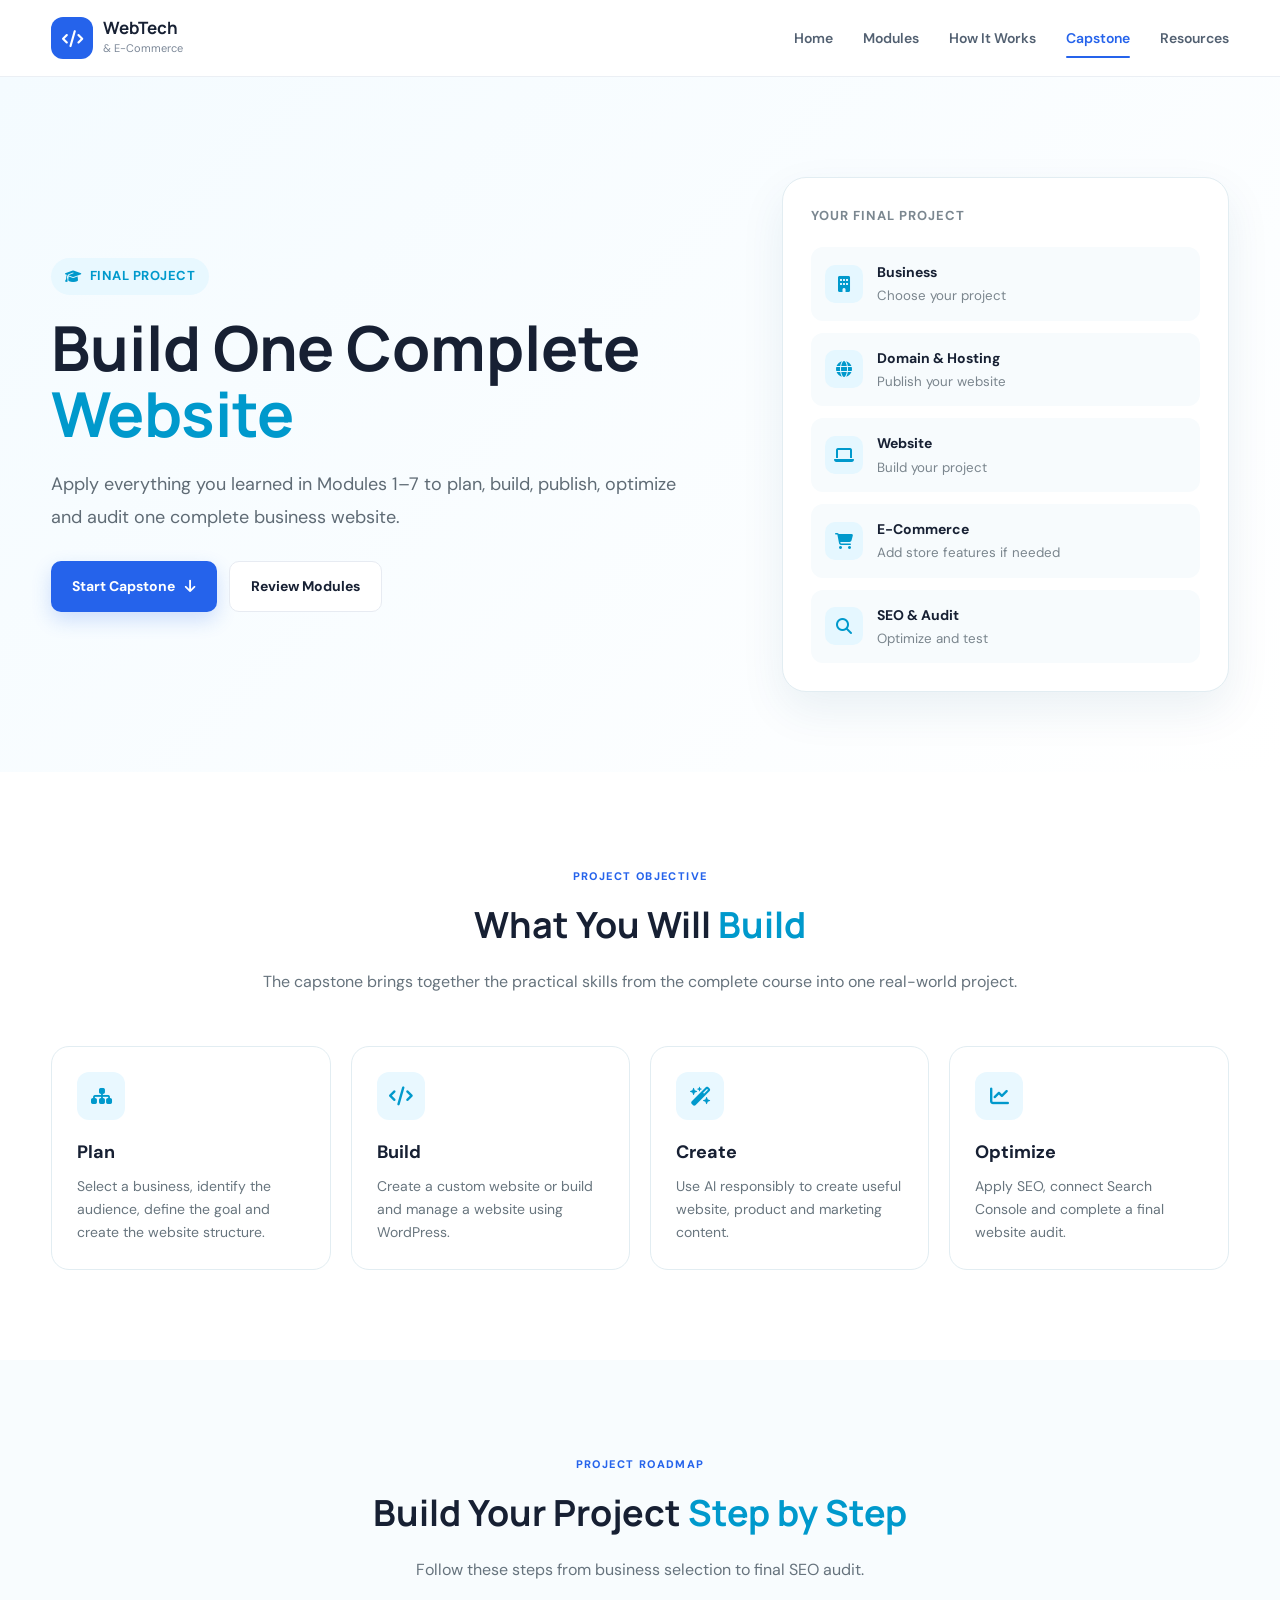
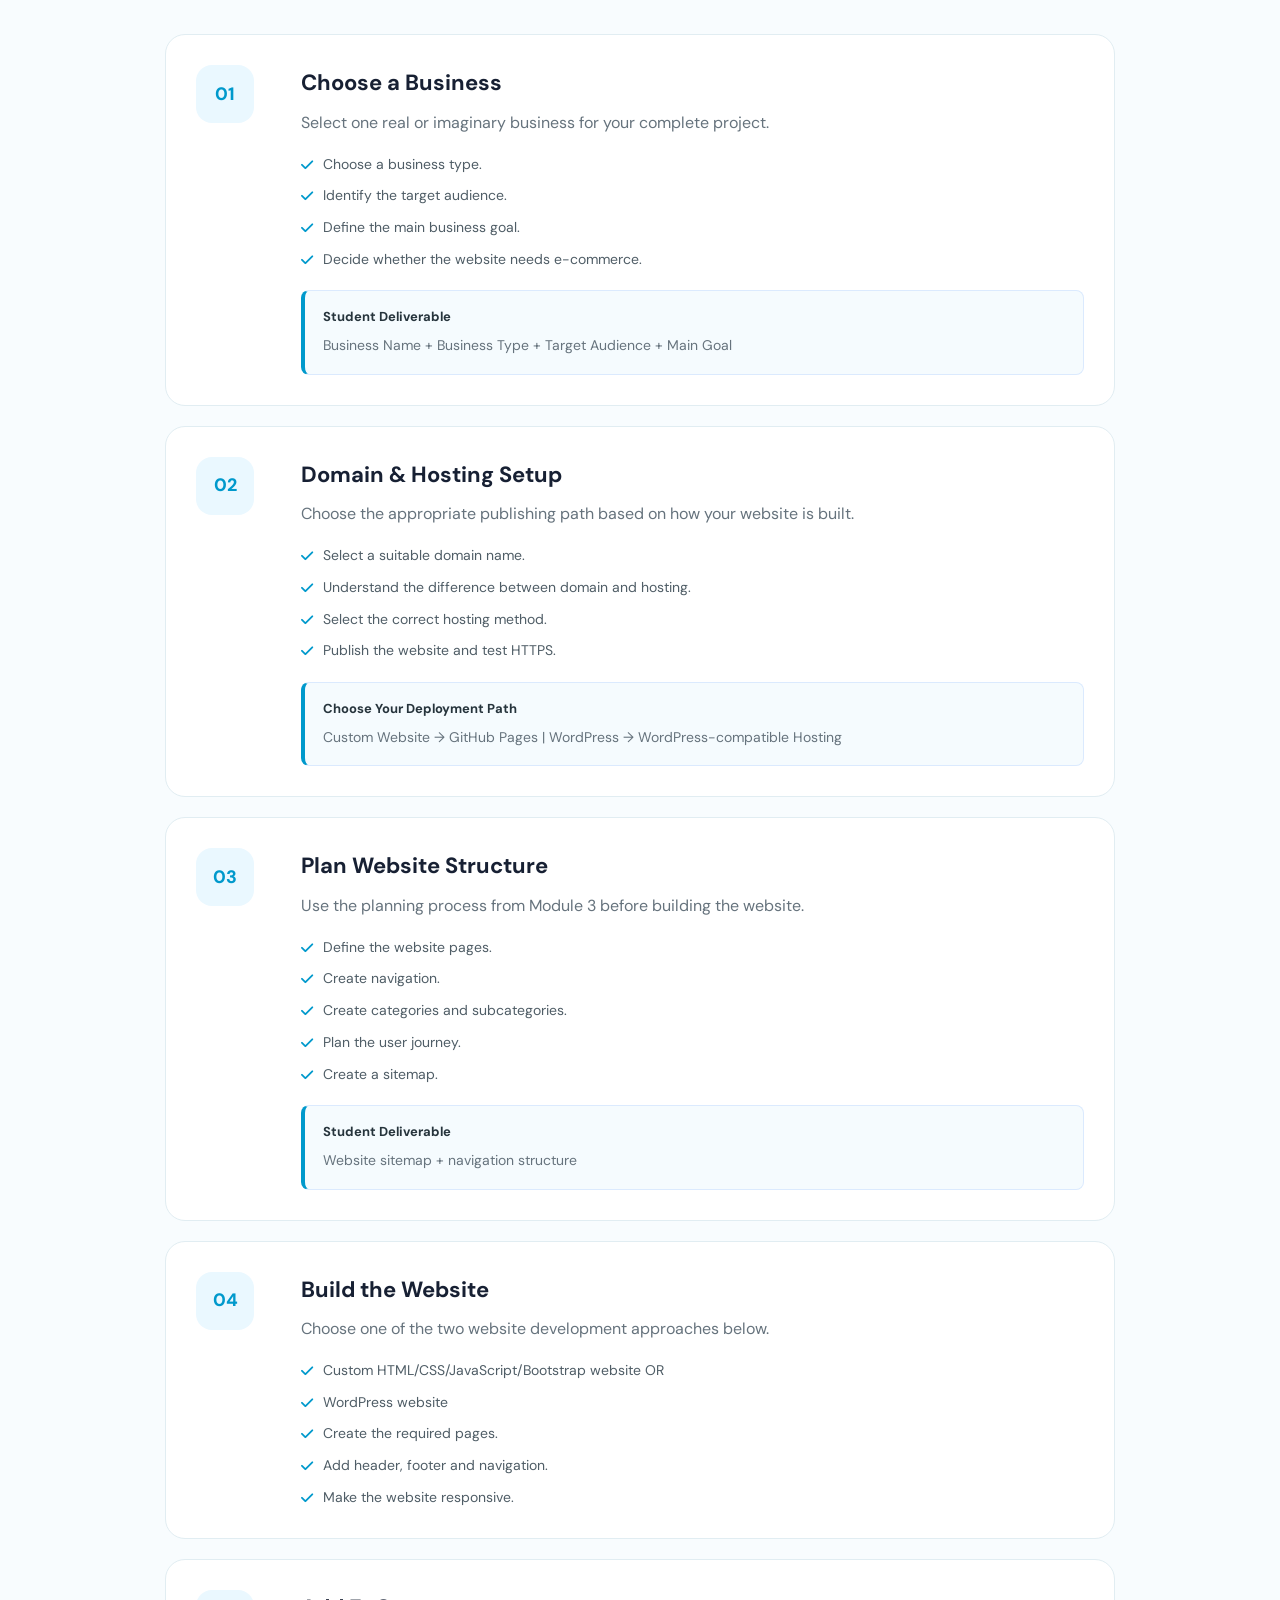
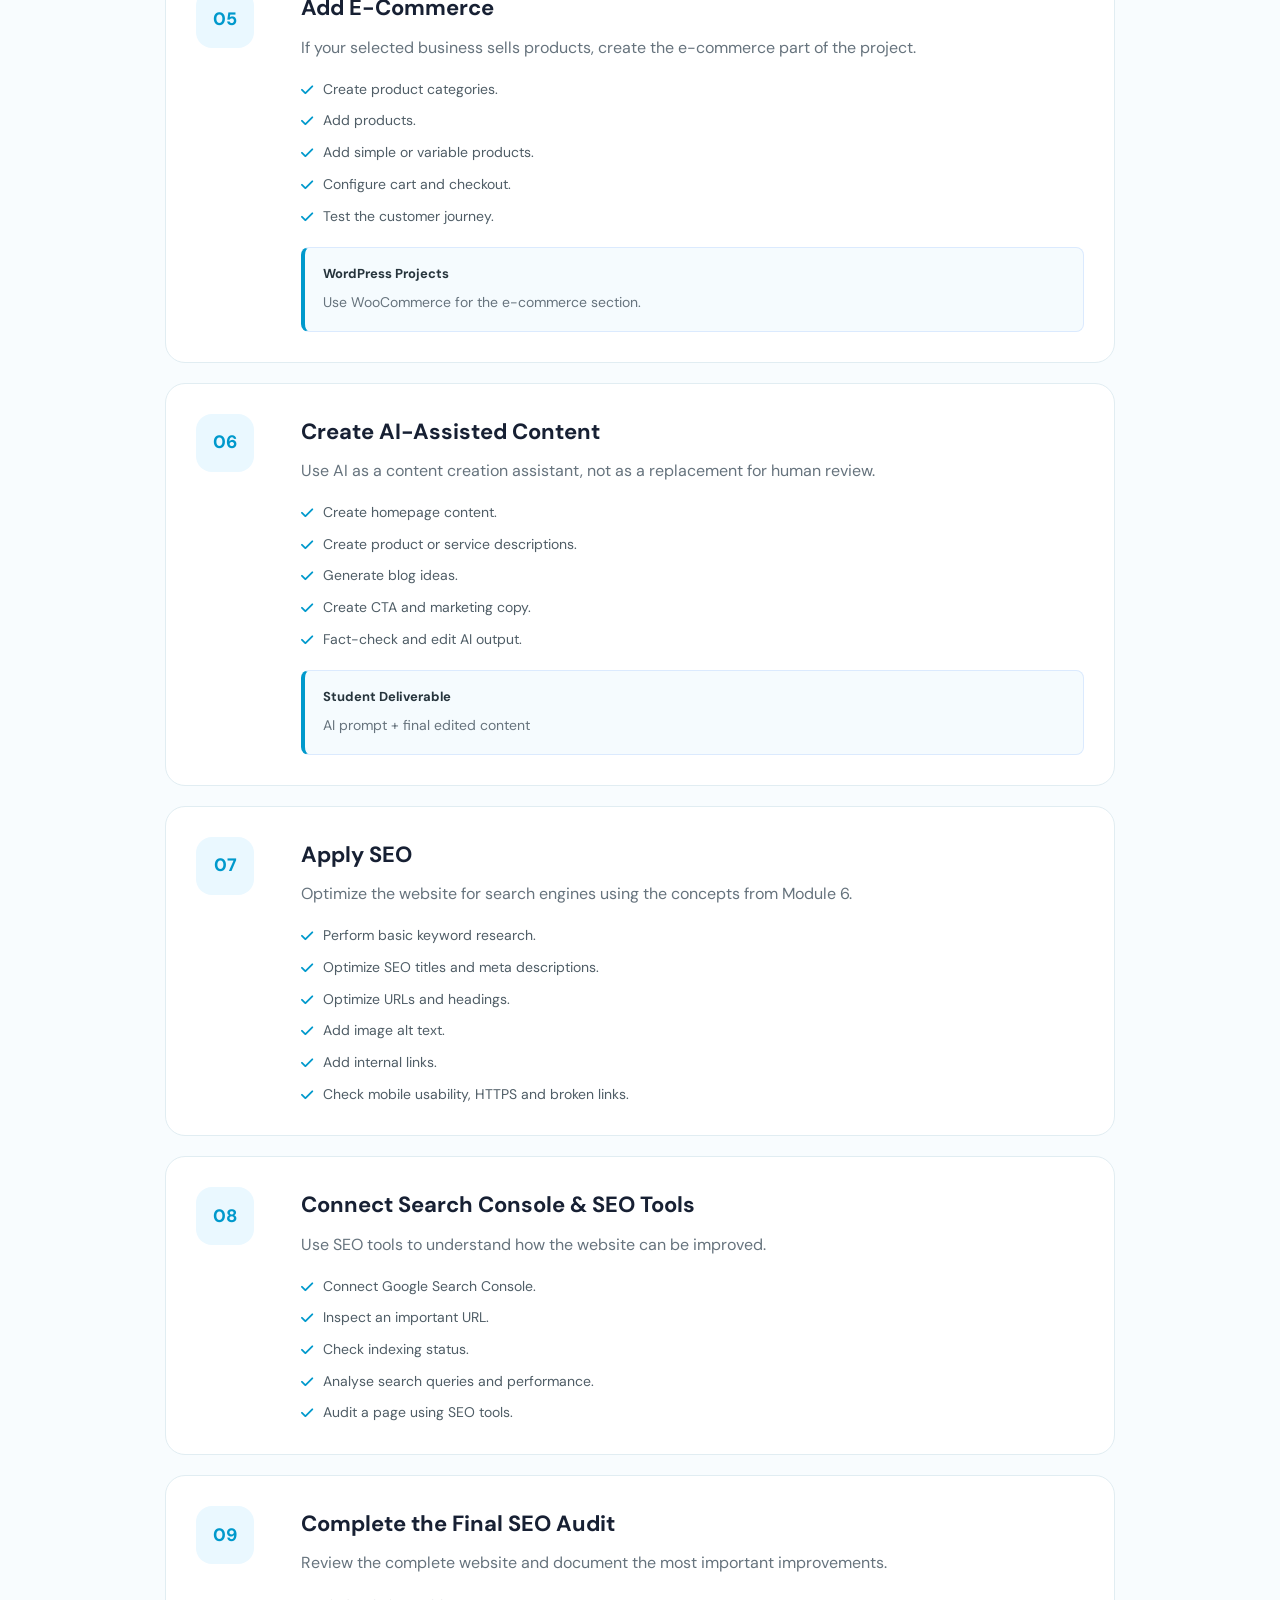
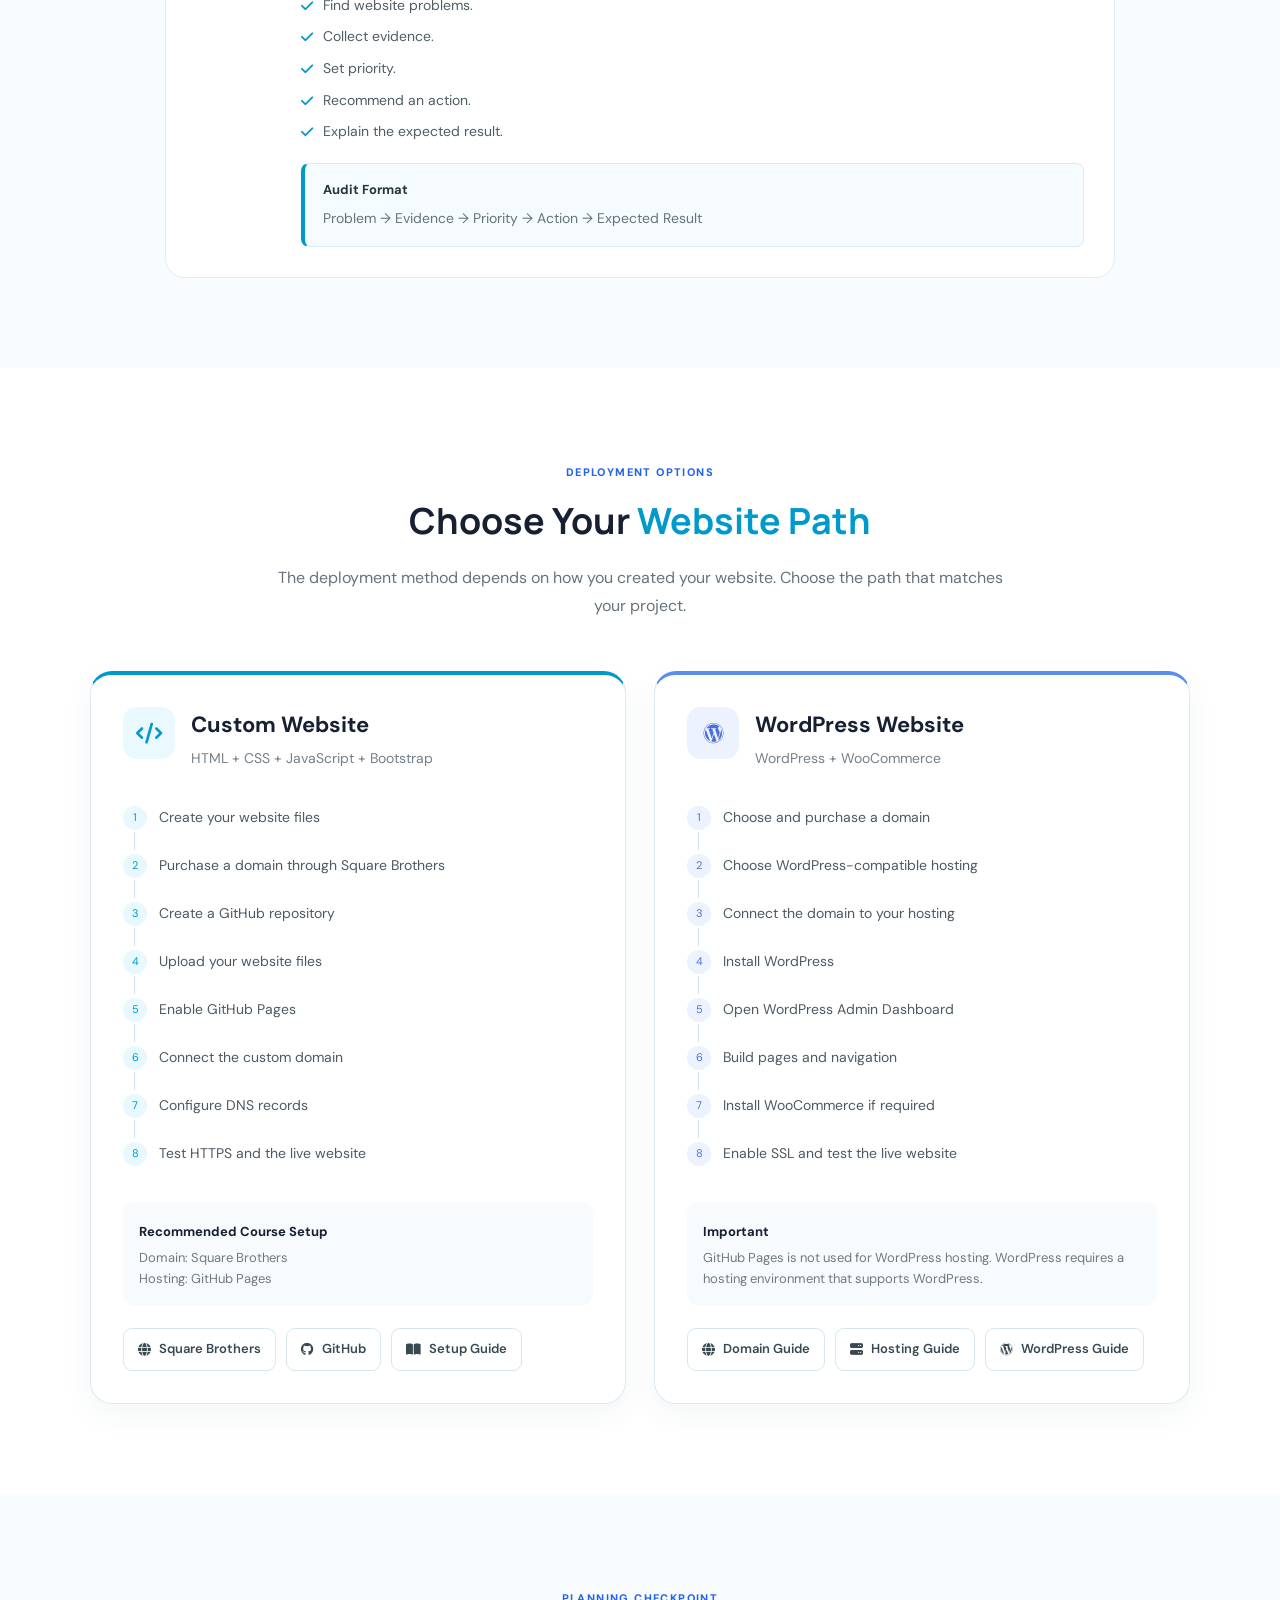
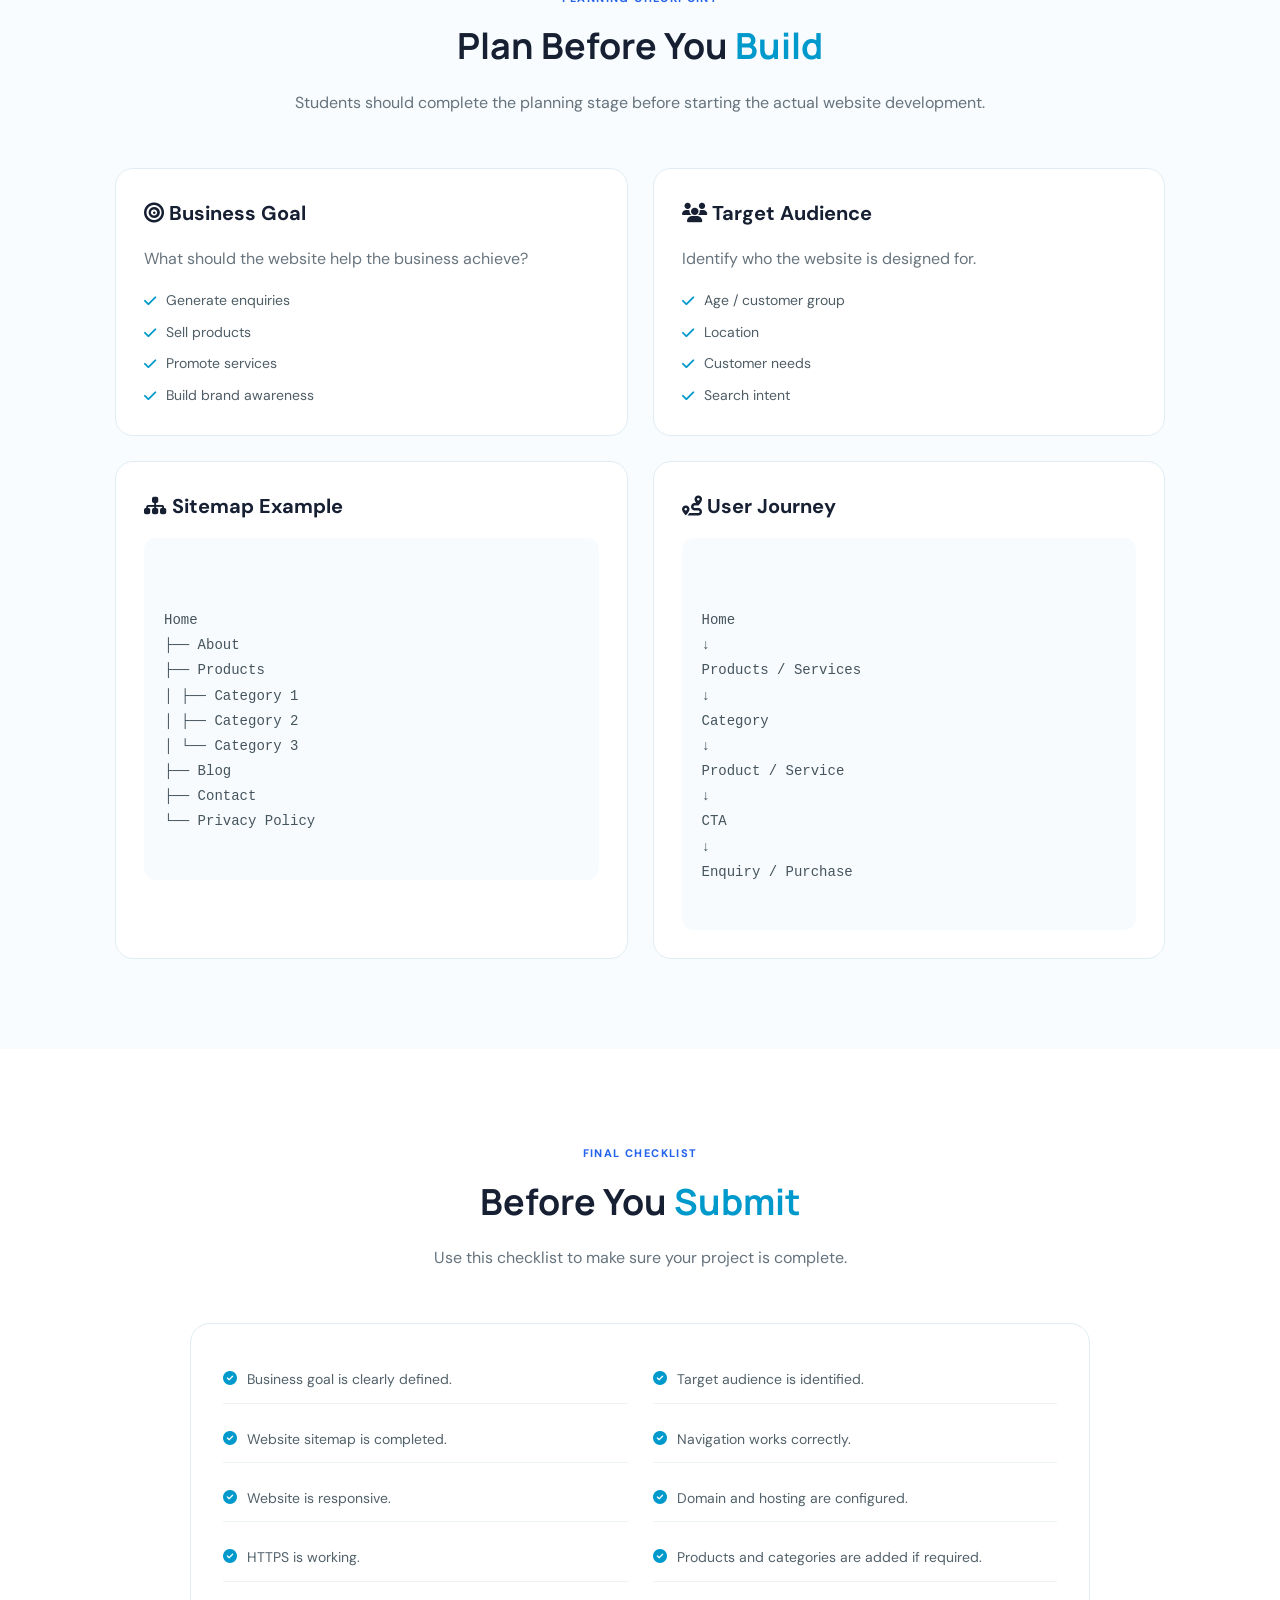
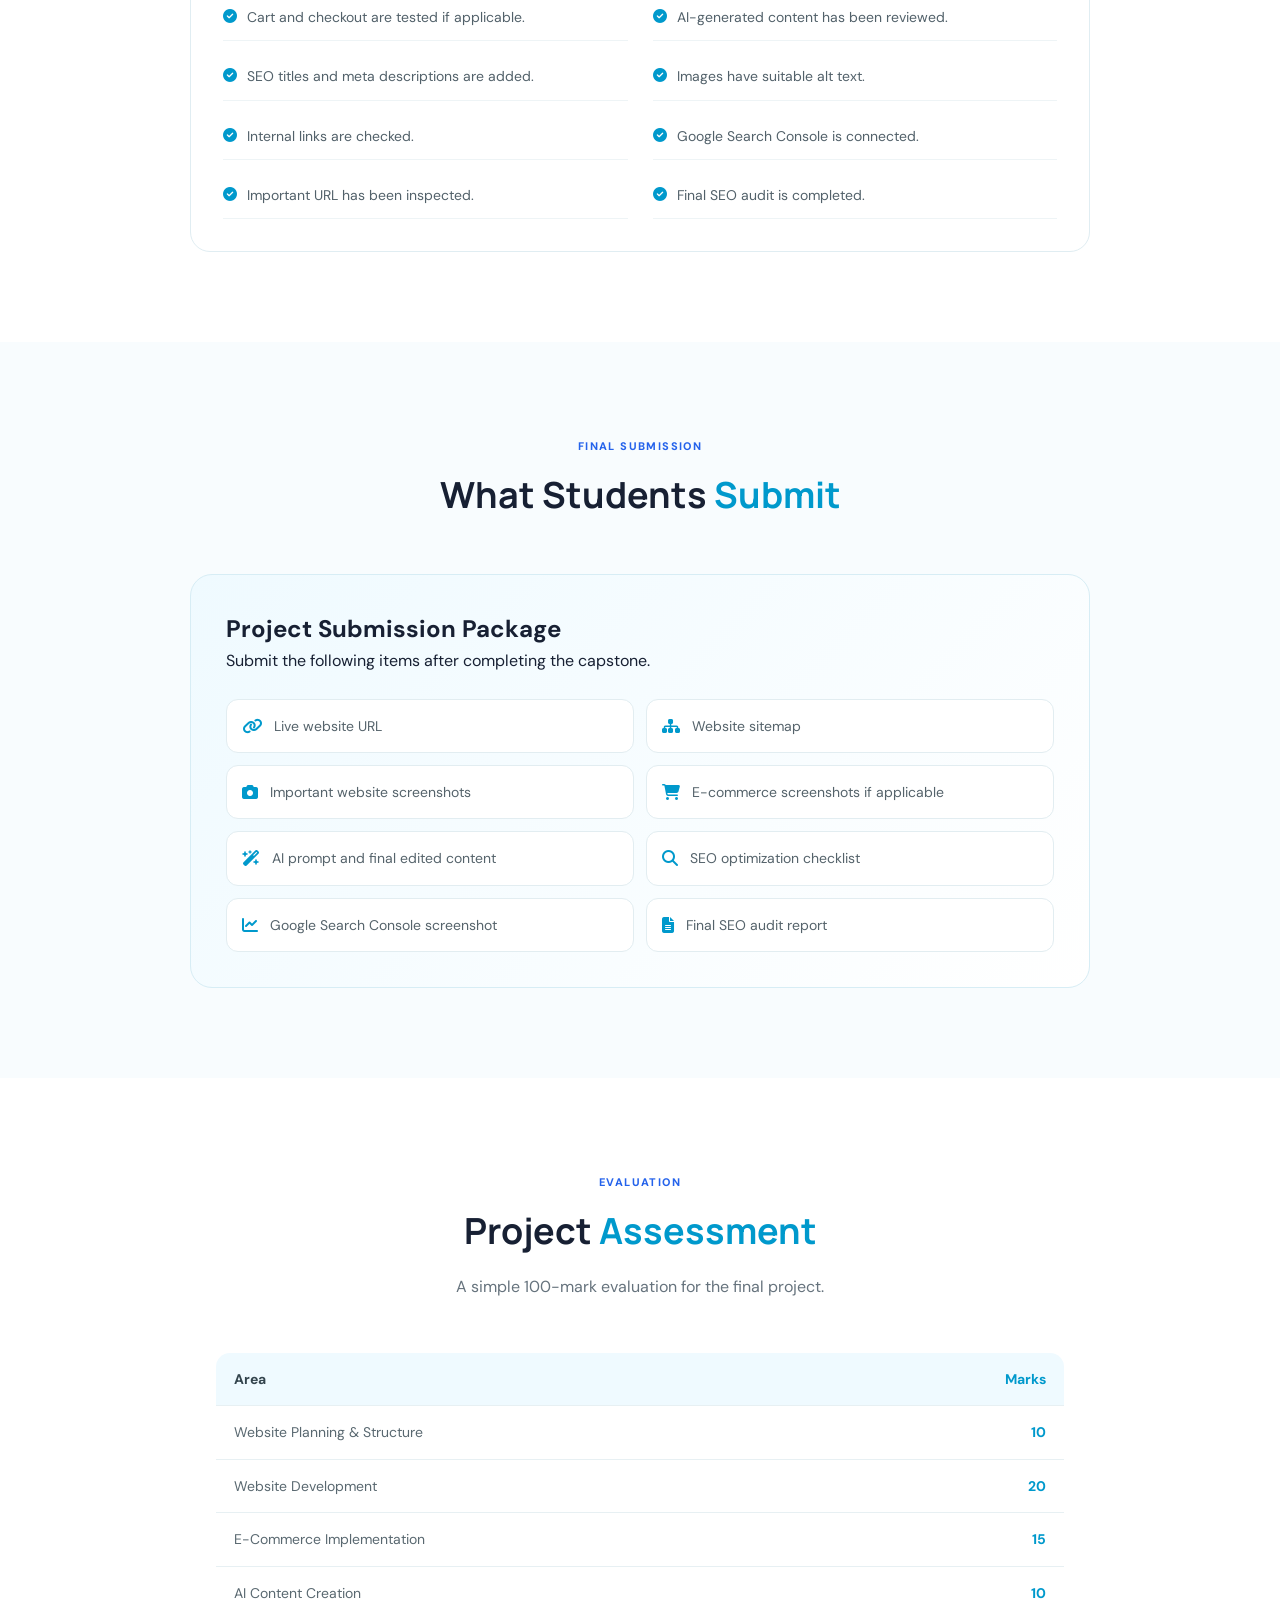
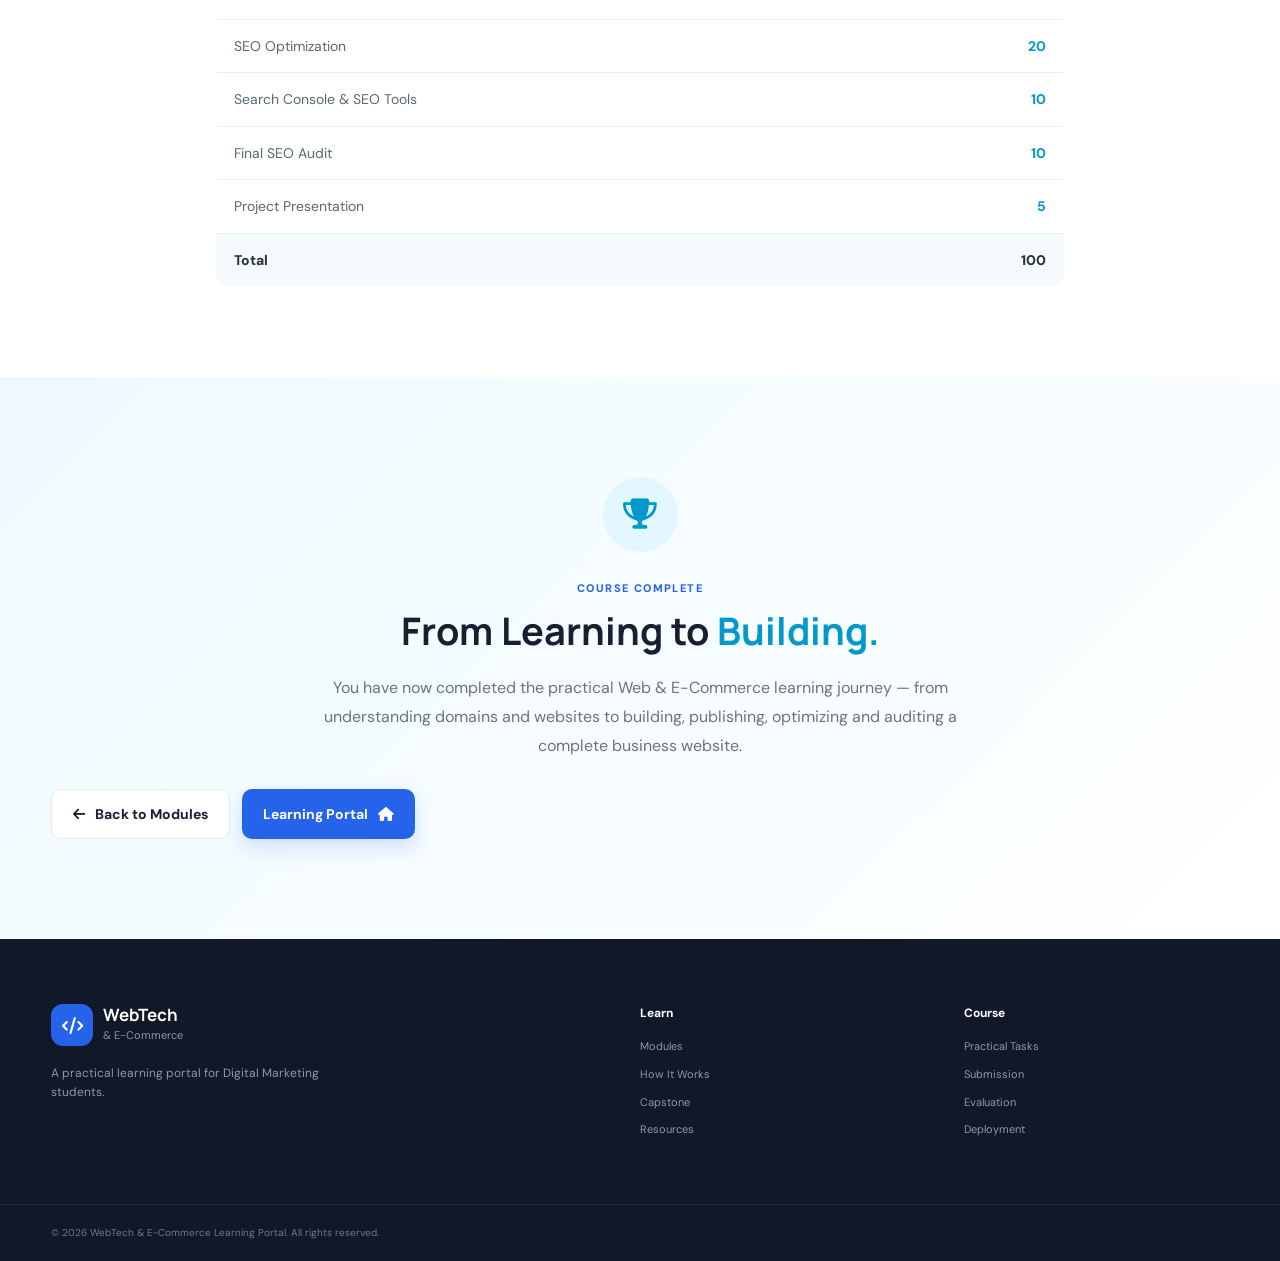
==== capstone.html @ def5c37f "Create capstone.html" ====
<!DOCTYPE html>
<html lang="en">

<head>
    <meta charset="UTF-8">
    <meta name="viewport" content="width=device-width, initial-scale=1.0">

    <title>Capstone Project | WebTech & E-Commerce Learning Portal</title>

    <meta name="description"
        content="Complete capstone project for Digital Marketing students covering website planning, domain, hosting, WordPress, e-commerce, AI content, SEO and website audit.">

    <meta name="keywords"
        content="digital marketing capstone, website project, WordPress project, GitHub Pages, domain hosting, WooCommerce, SEO project">

    <meta name="author" content="Digital Marketing Training">

    <link rel="stylesheet" href="mystyle.css">

    <!-- Google Font -->
    <link rel="preconnect" href="https://fonts.googleapis.com">
    <link rel="preconnect" href="https://fonts.gstatic.com" crossorigin>

    <link
        href="https://fonts.googleapis.com/css2?family=DM+Sans:wght@400;500;600;700&family=Manrope:wght@600;700;800&display=swap"
        rel="stylesheet">

    <!-- Icons -->
    <link rel="stylesheet"
        href="https://cdnjs.cloudflare.com/ajax/libs/font-awesome/6.5.2/css/all.min.css">

    <style>
        /* ==========================================
           CAPSTONE PAGE
        ========================================== */

        .capstone-hero {
            padding: 100px 0 80px;
            background: linear-gradient(135deg, #f4fbff, #ffffff);
        }

        .capstone-hero-grid {
            display: grid;
            grid-template-columns: 1.2fr 0.8fr;
            gap: 60px;
            align-items: center;
        }

        .capstone-label {
            display: inline-flex;
            align-items: center;
            gap: 8px;
            padding: 8px 14px;
            border-radius: 50px;
            background: #e8f8ff;
            color: #0099cc;
            font-size: 13px;
            font-weight: 700;
            letter-spacing: 0.5px;
            margin-bottom: 20px;
        }

        .capstone-hero h1 {
            font-family: "Manrope", sans-serif;
            font-size: clamp(38px, 5vw, 62px);
            line-height: 1.08;
            margin: 0 0 20px;
        }

        .capstone-hero h1 span {
            color: #0099cc;
        }

        .capstone-hero-description {
            max-width: 650px;
            font-size: 18px;
            line-height: 1.8;
            color: #5f6b75;
            margin-bottom: 28px;
        }

        .capstone-buttons {
            display: flex;
            flex-wrap: wrap;
            gap: 12px;
        }

        .capstone-visual {
            background: #ffffff;
            border: 1px solid #e2edf2;
            border-radius: 24px;
            padding: 28px;
            box-shadow: 0 18px 45px rgba(0, 80, 110, 0.08);
        }

        .visual-title {
            font-size: 13px;
            font-weight: 700;
            color: #7b8790;
            letter-spacing: 1px;
            margin-bottom: 20px;
        }

        .project-flow {
            display: flex;
            flex-direction: column;
            gap: 12px;
        }

        .project-flow-item {
            display: flex;
            align-items: center;
            gap: 14px;
            padding: 14px;
            border-radius: 12px;
            background: #f7fbfd;
        }

        .project-flow-item i {
            width: 38px;
            height: 38px;
            border-radius: 10px;
            display: grid;
            place-items: center;
            background: #e5f7ff;
            color: #0099cc;
        }

        .project-flow-item strong {
            display: block;
            font-size: 14px;
        }

        .project-flow-item small {
            display: block;
            color: #7a858d;
            margin-top: 2px;
        }

        /* ==========================================
           GENERAL SECTION
        ========================================== */

        .capstone-content-section {
            padding: 90px 0;
        }

        .capstone-content-section.light {
            background: #f8fcfe;
        }

        .section-intro {
            max-width: 760px;
            margin: 0 auto 50px;
            text-align: center;
        }

        .section-intro .section-label {
            display: inline-block;
            margin-bottom: 10px;
        }

        .section-intro h2 {
            font-family: "Manrope", sans-serif;
            font-size: 36px;
            margin: 0 0 14px;
        }

        .section-intro h2 span {
            color: #0099cc;
        }

        .section-intro p {
            color: #66737d;
            line-height: 1.8;
        }

        /* ==========================================
           OBJECTIVE CARDS
        ========================================== */

        .objective-grid {
            display: grid;
            grid-template-columns: repeat(4, 1fr);
            gap: 20px;
        }

        .objective-card {
            padding: 25px;
            background: #ffffff;
            border: 1px solid #e2edf2;
            border-radius: 18px;
        }

        .objective-icon {
            width: 48px;
            height: 48px;
            display: grid;
            place-items: center;
            border-radius: 12px;
            background: #e9f8ff;
            color: #0099cc;
            margin-bottom: 18px;
            font-size: 19px;
        }

        .objective-card h3 {
            font-size: 18px;
            margin: 0 0 8px;
        }

        .objective-card p {
            color: #68757e;
            line-height: 1.65;
            font-size: 14px;
            margin: 0;
        }

        /* ==========================================
           PROJECT STEPS
        ========================================== */

        .steps-container {
            max-width: 950px;
            margin: auto;
        }

        .project-step {
            position: relative;
            display: grid;
            grid-template-columns: 80px 1fr;
            gap: 25px;
            padding: 30px;
            margin-bottom: 20px;
            background: #ffffff;
            border: 1px solid #e1edf2;
            border-radius: 20px;
        }

        .project-step:last-child {
            margin-bottom: 0;
        }

        .step-number {
            width: 58px;
            height: 58px;
            display: grid;
            place-items: center;
            border-radius: 16px;
            background: #eaf8ff;
            color: #0099cc;
            font-weight: 800;
            font-size: 18px;
        }

        .project-step h3 {
            margin: 0 0 8px;
            font-size: 22px;
        }

        .project-step>div:last-child>p {
            color: #66737d;
            line-height: 1.7;
            margin-top: 0;
        }

        .task-list {
            list-style: none;
            padding: 0;
            margin: 18px 0 0;
            display: grid;
            gap: 10px;
        }

        .task-list li {
            display: flex;
            align-items: flex-start;
            gap: 10px;
            color: #4f5d66;
            line-height: 1.55;
            font-size: 14px;
        }

        .task-list li i {
            color: #0099cc;
            margin-top: 4px;
        }

        .deliverable-box {
            margin-top: 20px;
            padding: 16px 18px;
            background: #f5fbfe;
            border-left: 4px solid #0099cc;
            border-radius: 8px;
        }

        .deliverable-box strong {
            display: block;
            font-size: 13px;
            margin-bottom: 4px;
            color: #26343c;
        }

        .deliverable-box span {
            font-size: 14px;
            color: #66737d;
        }

        /* ==========================================
           TWO PATHS
        ========================================== */

        .paths-grid {
            display: grid;
            grid-template-columns: repeat(2, 1fr);
            gap: 28px;
            max-width: 1100px;
            margin: auto;
        }

        .path-card {
            background: #ffffff;
            border: 1px solid #dcebf1;
            border-radius: 22px;
            padding: 32px;
            box-shadow: 0 10px 30px rgba(0, 70, 100, 0.05);
        }

        .path-card.wordpress {
            border-top: 4px solid #5b8def;
        }

        .path-card.custom {
            border-top: 4px solid #0099cc;
        }

        .path-heading {
            display: flex;
            align-items: flex-start;
            gap: 16px;
            margin-bottom: 20px;
        }

        .path-icon {
            width: 52px;
            height: 52px;
            flex-shrink: 0;
            display: grid;
            place-items: center;
            border-radius: 14px;
            background: #eaf8ff;
            color: #0099cc;
            font-size: 21px;
        }

        .wordpress .path-icon {
            background: #edf2ff;
            color: #4d6fd8;
        }

        .path-heading h3 {
            margin: 0 0 5px;
            font-size: 22px;
        }

        .path-heading p {
            margin: 0;
            color: #73808a;
            font-size: 14px;
        }

        .path-flow {
            display: flex;
            flex-direction: column;
            gap: 0;
            margin: 24px 0;
        }

        .path-flow-item {
            display: flex;
            align-items: center;
            gap: 12px;
            position: relative;
            padding: 12px 0;
        }

        .path-flow-item:not(:last-child)::after {
            content: "";
            position: absolute;
            left: 11px;
            top: 38px;
            height: 18px;
            width: 1px;
            background: #cfe2e9;
        }

        .path-flow-item .flow-dot {
            width: 24px;
            height: 24px;
            display: grid;
            place-items: center;
            border-radius: 50%;
            background: #e8f8ff;
            color: #0099cc;
            font-size: 11px;
            flex-shrink: 0;
            z-index: 1;
        }

        .wordpress .path-flow-item .flow-dot {
            background: #edf2ff;
            color: #4d6fd8;
        }

        .path-flow-item span:last-child {
            font-size: 14px;
            color: #4d5961;
        }

        .platform-box {
            padding: 16px;
            background: #f7fbfd;
            border-radius: 12px;
            margin-top: 20px;
        }

        .platform-box strong {
            font-size: 13px;
        }

        .platform-box p {
            margin: 5px 0 0;
            font-size: 13px;
            color: #6e7a83;
            line-height: 1.6;
        }

        .guide-buttons {
            display: flex;
            flex-wrap: wrap;
            gap: 10px;
            margin-top: 22px;
        }

        .guide-btn {
            display: inline-flex;
            align-items: center;
            gap: 8px;
            padding: 10px 14px;
            border-radius: 9px;
            border: 1px solid #d7e7ed;
            background: #ffffff;
            color: #394952;
            text-decoration: none;
            font-size: 13px;
            font-weight: 600;
            transition: 0.2s ease;
        }

        .guide-btn:hover {
            border-color: #0099cc;
            color: #0099cc;
            transform: translateY(-1px);
        }

        /* ==========================================
           WEBSITE PLANNING
        ========================================== */

        .planning-grid {
            display: grid;
            grid-template-columns: 1fr 1fr;
            gap: 25px;
            max-width: 1050px;
            margin: auto;
        }

        .planning-card {
            padding: 28px;
            background: #ffffff;
            border: 1px solid #e0edf2;
            border-radius: 18px;
        }

        .planning-card h3 {
            margin: 0 0 16px;
            font-size: 20px;
        }

        .planning-card p {
            color: #68757e;
            line-height: 1.7;
        }

        .sitemap {
            padding: 20px;
            background: #f7fbfd;
            border-radius: 12px;
            font-family: monospace;
            line-height: 1.8;
            color: #45545d;
            font-size: 14px;
            white-space: pre-line;
        }

        /* ==========================================
           CHECKLIST
        ========================================== */

        .checklist-wrapper {
            max-width: 900px;
            margin: auto;
            background: #ffffff;
            border: 1px solid #e0edf2;
            border-radius: 20px;
            padding: 32px;
        }

        .checklist {
            display: grid;
            grid-template-columns: 1fr 1fr;
            gap: 12px 25px;
            margin: 0;
            padding: 0;
            list-style: none;
        }

        .checklist li {
            display: flex;
            gap: 10px;
            align-items: flex-start;
            padding: 12px 0;
            border-bottom: 1px solid #eef4f6;
            font-size: 14px;
            color: #52616a;
        }

        .checklist li i {
            color: #0099cc;
            margin-top: 3px;
        }

        /* ==========================================
           MARKS TABLE
        ========================================== */

        .evaluation-table-wrapper {
            max-width: 850px;
            margin: auto;
            overflow-x: auto;
        }

        .evaluation-table {
            width: 100%;
            border-collapse: collapse;
            background: #ffffff;
            border: 1px solid #dfecef;
            border-radius: 15px;
            overflow: hidden;
        }

        .evaluation-table th,
        .evaluation-table td {
            padding: 15px 18px;
            text-align: left;
            border-bottom: 1px solid #e7f0f3;
        }

        .evaluation-table th {
            background: #effaff;
            color: #33444d;
            font-size: 14px;
        }

        .evaluation-table td {
            color: #596870;
            font-size: 14px;
        }

        .evaluation-table tr:last-child td {
            border-bottom: none;
        }

        .marks {
            font-weight: 700;
            color: #0099cc !important;
            text-align: right !important;
        }

        .total-row td {
            font-weight: 800;
            background: #f5fbfd;
            color: #25343c !important;
        }

        /* ==========================================
           SUBMISSION
        ========================================== */

        .submission-box {
            max-width: 900px;
            margin: auto;
            padding: 35px;
            background: linear-gradient(135deg, #effaff, #ffffff);
            border: 1px solid #d7edf5;
            border-radius: 22px;
        }

        .submission-box h3 {
            margin-top: 0;
            font-size: 24px;
        }

        .submission-grid {
            display: grid;
            grid-template-columns: repeat(2, 1fr);
            gap: 12px;
            margin-top: 25px;
        }

        .submission-item {
            display: flex;
            gap: 12px;
            align-items: flex-start;
            padding: 15px;
            background: #ffffff;
            border: 1px solid #e2edf1;
            border-radius: 12px;
        }

        .submission-item i {
            color: #0099cc;
            margin-top: 3px;
        }

        .submission-item span {
            font-size: 14px;
            color: #55636b;
        }

        /* ==========================================
           COMPLETION
        ========================================== */

        .completion-section {
            padding: 100px 0;
            text-align: center;
            background: linear-gradient(135deg, #eefaff, #ffffff);
        }

        .completion-icon {
            width: 75px;
            height: 75px;
            margin: 0 auto 22px;
            display: grid;
            place-items: center;
            border-radius: 50%;
            background: #e2f7ff;
            color: #0099cc;
            font-size: 30px;
        }

        .completion-section h2 {
            font-family: "Manrope", sans-serif;
            font-size: 38px;
            margin: 0 0 14px;
        }

        .completion-section h2 span {
            color: #0099cc;
        }

        .completion-section p {
            max-width: 650px;
            margin: 0 auto 28px;
            color: #68757e;
            line-height: 1.8;
        }

        /* ==========================================
           RESPONSIVE
        ========================================== */

        @media (max-width: 900px) {

            .capstone-hero-grid,
            .paths-grid,
            .planning-grid {
                grid-template-columns: 1fr;
            }

            .objective-grid {
                grid-template-columns: repeat(2, 1fr);
            }
        }

        @media (max-width: 650px) {

            .capstone-hero {
                padding: 70px 0 55px;
            }

            .capstone-content-section {
                padding: 65px 0;
            }

            .objective-grid,
            .checklist,
            .submission-grid {
                grid-template-columns: 1fr;
            }

            .project-step {
                grid-template-columns: 1fr;
                padding: 24px;
            }

            .section-intro h2 {
                font-size: 29px;
            }

            .capstone-hero h1 {
                font-size: 40px;
            }

            .path-card,
            .checklist-wrapper,
            .submission-box {
                padding: 24px;
            }
        }
    </style>
</head>


<body>

    <!-- ==========================================
         HEADER
    =========================================== -->

    <header class="site-header">

        <div class="container nav-container">

            <a href="index.html" class="logo">

                <span class="logo-icon">
                    <i class="fa-solid fa-code"></i>
                </span>

                <span>
                    <strong>WebTech</strong>
                    <small>& E-Commerce</small>
                </span>

            </a>


            <nav class="main-nav" id="mainNav">

                <a href="index.html">Home</a>

                <a href="index.html#modules">Modules</a>

                <a href="index.html#learning-flow">How It Works</a>

                <a href="capstone.html" class="active">Capstone</a>

                <a href="index.html#resources">Resources</a>

            </nav>


            <button class="menu-toggle" id="menuToggle" aria-label="Open menu">

                <i class="fa-solid fa-bars"></i>

            </button>

        </div>

    </header>



    <main>


        <!-- ==========================================
             HERO
        =========================================== -->

        <section class="capstone-hero">

            <div class="container capstone-hero-grid">

                <div>

                    <div class="capstone-label">

                        <i class="fa-solid fa-graduation-cap"></i>

                        FINAL PROJECT

                    </div>


                    <h1>

                        Build One Complete

                        <span>Website</span>

                    </h1>


                    <p class="capstone-hero-description">

                        Apply everything you learned in Modules 1–7 to plan,
                        build, publish, optimize and audit one complete
                        business website.

                    </p>


                    <div class="capstone-buttons">

                        <a href="#project-steps" class="btn btn-primary">

                            Start Capstone

                            <i class="fa-solid fa-arrow-down"></i>

                        </a>


                        <a href="index.html#modules" class="btn btn-secondary">

                            Review Modules

                        </a>

                    </div>

                </div>



                <!-- Learning Path Visual -->

                <div class="capstone-visual">

                    <div class="visual-title">

                        YOUR FINAL PROJECT

                    </div>


                    <div class="project-flow">

                        <div class="project-flow-item">

                            <i class="fa-solid fa-building"></i>

                            <div>

                                <strong>Business</strong>

                                <small>Choose your project</small>

                            </div>

                        </div>


                        <div class="project-flow-item">

                            <i class="fa-solid fa-globe"></i>

                            <div>

                                <strong>Domain & Hosting</strong>

                                <small>Publish your website</small>

                            </div>

                        </div>


                        <div class="project-flow-item">

                            <i class="fa-solid fa-laptop"></i>

                            <div>

                                <strong>Website</strong>

                                <small>Build your project</small>

                            </div>

                        </div>


                        <div class="project-flow-item">

                            <i class="fa-solid fa-cart-shopping"></i>

                            <div>

                                <strong>E-Commerce</strong>

                                <small>Add store features if needed</small>

                            </div>

                        </div>


                        <div class="project-flow-item">

                            <i class="fa-solid fa-magnifying-glass"></i>

                            <div>

                                <strong>SEO & Audit</strong>

                                <small>Optimize and test</small>

                            </div>

                        </div>

                    </div>

                </div>

            </div>

        </section>



        <!-- ==========================================
             OBJECTIVES
        =========================================== -->

        <section class="capstone-content-section">

            <div class="container">

                <div class="section-intro">

                    <span class="section-label">
                        PROJECT OBJECTIVE
                    </span>

                    <h2>
                        What You Will
                        <span>Build</span>
                    </h2>

                    <p>
                        The capstone brings together the practical skills
                        from the complete course into one real-world project.
                    </p>

                </div>


                <div class="objective-grid">


                    <div class="objective-card">

                        <div class="objective-icon">

                            <i class="fa-solid fa-sitemap"></i>

                        </div>

                        <h3>Plan</h3>

                        <p>
                            Select a business, identify the audience,
                            define the goal and create the website structure.
                        </p>

                    </div>


                    <div class="objective-card">

                        <div class="objective-icon">

                            <i class="fa-solid fa-code"></i>

                        </div>

                        <h3>Build</h3>

                        <p>
                            Create a custom website or build and manage
                            a website using WordPress.
                        </p>

                    </div>


                    <div class="objective-card">

                        <div class="objective-icon">

                            <i class="fa-solid fa-wand-magic-sparkles"></i>

                        </div>

                        <h3>Create</h3>

                        <p>
                            Use AI responsibly to create useful website,
                            product and marketing content.
                        </p>

                    </div>


                    <div class="objective-card">

                        <div class="objective-icon">

                            <i class="fa-solid fa-chart-line"></i>

                        </div>

                        <h3>Optimize</h3>

                        <p>
                            Apply SEO, connect Search Console and complete
                            a final website audit.
                        </p>

                    </div>


                </div>

            </div>

        </section>



        <!-- ==========================================
             PROJECT STEPS
        =========================================== -->

        <section class="capstone-content-section light" id="project-steps">

            <div class="container">

                <div class="section-intro">

                    <span class="section-label">
                        PROJECT ROADMAP
                    </span>

                    <h2>
                        Build Your Project
                        <span>Step by Step</span>
                    </h2>

                    <p>
                        Follow these steps from business selection to
                        final SEO audit.
                    </p>

                </div>


                <div class="steps-container">


                    <!-- STEP 01 -->

                    <div class="project-step">

                        <div class="step-number">01</div>

                        <div>

                            <h3>
                                Choose a Business
                            </h3>

                            <p>
                                Select one real or imaginary business
                                for your complete project.
                            </p>


                            <ul class="task-list">

                                <li>
                                    <i class="fa-solid fa-check"></i>
                                    Choose a business type.
                                </li>

                                <li>
                                    <i class="fa-solid fa-check"></i>
                                    Identify the target audience.
                                </li>

                                <li>
                                    <i class="fa-solid fa-check"></i>
                                    Define the main business goal.
                                </li>

                                <li>
                                    <i class="fa-solid fa-check"></i>
                                    Decide whether the website needs e-commerce.
                                </li>

                            </ul>


                            <div class="deliverable-box">

                                <strong>Student Deliverable</strong>

                                <span>
                                    Business Name + Business Type +
                                    Target Audience + Main Goal
                                </span>

                            </div>

                        </div>

                    </div>



                    <!-- STEP 02 -->

                    <div class="project-step">

                        <div class="step-number">02</div>

                        <div>

                            <h3>
                                Domain & Hosting Setup
                            </h3>

                            <p>
                                Choose the appropriate publishing path
                                based on how your website is built.
                            </p>


                            <ul class="task-list">

                                <li>
                                    <i class="fa-solid fa-check"></i>
                                    Select a suitable domain name.
                                </li>

                                <li>
                                    <i class="fa-solid fa-check"></i>
                                    Understand the difference between domain and hosting.
                                </li>

                                <li>
                                    <i class="fa-solid fa-check"></i>
                                    Select the correct hosting method.
                                </li>

                                <li>
                                    <i class="fa-solid fa-check"></i>
                                    Publish the website and test HTTPS.
                                </li>

                            </ul>


                            <div class="deliverable-box">

                                <strong>Choose Your Deployment Path</strong>

                                <span>
                                    Custom Website → GitHub Pages |
                                    WordPress → WordPress-compatible Hosting
                                </span>

                            </div>

                        </div>

                    </div>



                    <!-- STEP 03 -->

                    <div class="project-step">

                        <div class="step-number">03</div>

                        <div>

                            <h3>
                                Plan Website Structure
                            </h3>

                            <p>
                                Use the planning process from Module 3
                                before building the website.
                            </p>


                            <ul class="task-list">

                                <li>
                                    <i class="fa-solid fa-check"></i>
                                    Define the website pages.
                                </li>

                                <li>
                                    <i class="fa-solid fa-check"></i>
                                    Create navigation.
                                </li>

                                <li>
                                    <i class="fa-solid fa-check"></i>
                                    Create categories and subcategories.
                                </li>

                                <li>
                                    <i class="fa-solid fa-check"></i>
                                    Plan the user journey.
                                </li>

                                <li>
                                    <i class="fa-solid fa-check"></i>
                                    Create a sitemap.
                                </li>

                            </ul>


                            <div class="deliverable-box">

                                <strong>Student Deliverable</strong>

                                <span>
                                    Website sitemap + navigation structure
                                </span>

                            </div>

                        </div>

                    </div>



                    <!-- STEP 04 -->

                    <div class="project-step">

                        <div class="step-number">04</div>

                        <div>

                            <h3>
                                Build the Website
                            </h3>

                            <p>
                                Choose one of the two website development
                                approaches below.
                            </p>


                            <ul class="task-list">

                                <li>
                                    <i class="fa-solid fa-check"></i>
                                    Custom HTML/CSS/JavaScript/Bootstrap website
                                    OR
                                </li>

                                <li>
                                    <i class="fa-solid fa-check"></i>
                                    WordPress website
                                </li>

                                <li>
                                    <i class="fa-solid fa-check"></i>
                                    Create the required pages.
                                </li>

                                <li>
                                    <i class="fa-solid fa-check"></i>
                                    Add header, footer and navigation.
                                </li>

                                <li>
                                    <i class="fa-solid fa-check"></i>
                                    Make the website responsive.
                                </li>

                            </ul>

                        </div>

                    </div>



                    <!-- STEP 05 -->

                    <div class="project-step">

                        <div class="step-number">05</div>

                        <div>

                            <h3>
                                Add E-Commerce
                            </h3>

                            <p>
                                If your selected business sells products,
                                create the e-commerce part of the project.
                            </p>


                            <ul class="task-list">

                                <li>
                                    <i class="fa-solid fa-check"></i>
                                    Create product categories.
                                </li>

                                <li>
                                    <i class="fa-solid fa-check"></i>
                                    Add products.
                                </li>

                                <li>
                                    <i class="fa-solid fa-check"></i>
                                    Add simple or variable products.
                                </li>

                                <li>
                                    <i class="fa-solid fa-check"></i>
                                    Configure cart and checkout.
                                </li>

                                <li>
                                    <i class="fa-solid fa-check"></i>
                                    Test the customer journey.
                                </li>

                            </ul>


                            <div class="deliverable-box">

                                <strong>WordPress Projects</strong>

                                <span>
                                    Use WooCommerce for the e-commerce section.
                                </span>

                            </div>

                        </div>

                    </div>



                    <!-- STEP 06 -->

                    <div class="project-step">

                        <div class="step-number">06</div>

                        <div>

                            <h3>
                                Create AI-Assisted Content
                            </h3>

                            <p>
                                Use AI as a content creation assistant,
                                not as a replacement for human review.
                            </p>


                            <ul class="task-list">

                                <li>
                                    <i class="fa-solid fa-check"></i>
                                    Create homepage content.
                                </li>

                                <li>
                                    <i class="fa-solid fa-check"></i>
                                    Create product or service descriptions.
                                </li>

                                <li>
                                    <i class="fa-solid fa-check"></i>
                                    Generate blog ideas.
                                </li>

                                <li>
                                    <i class="fa-solid fa-check"></i>
                                    Create CTA and marketing copy.
                                </li>

                                <li>
                                    <i class="fa-solid fa-check"></i>
                                    Fact-check and edit AI output.
                                </li>

                            </ul>


                            <div class="deliverable-box">

                                <strong>Student Deliverable</strong>

                                <span>
                                    AI prompt + final edited content
                                </span>

                            </div>

                        </div>

                    </div>



                    <!-- STEP 07 -->

                    <div class="project-step">

                        <div class="step-number">07</div>

                        <div>

                            <h3>
                                Apply SEO
                            </h3>

                            <p>
                                Optimize the website for search engines
                                using the concepts from Module 6.
                            </p>


                            <ul class="task-list">

                                <li>
                                    <i class="fa-solid fa-check"></i>
                                    Perform basic keyword research.
                                </li>

                                <li>
                                    <i class="fa-solid fa-check"></i>
                                    Optimize SEO titles and meta descriptions.
                                </li>

                                <li>
                                    <i class="fa-solid fa-check"></i>
                                    Optimize URLs and headings.
                                </li>

                                <li>
                                    <i class="fa-solid fa-check"></i>
                                    Add image alt text.
                                </li>

                                <li>
                                    <i class="fa-solid fa-check"></i>
                                    Add internal links.
                                </li>

                                <li>
                                    <i class="fa-solid fa-check"></i>
                                    Check mobile usability, HTTPS and broken links.
                                </li>

                            </ul>

                        </div>

                    </div>



                    <!-- STEP 08 -->

                    <div class="project-step">

                        <div class="step-number">08</div>

                        <div>

                            <h3>
                                Connect Search Console & SEO Tools
                            </h3>

                            <p>
                                Use SEO tools to understand how the website
                                can be improved.
                            </p>


                            <ul class="task-list">

                                <li>
                                    <i class="fa-solid fa-check"></i>
                                    Connect Google Search Console.
                                </li>

                                <li>
                                    <i class="fa-solid fa-check"></i>
                                    Inspect an important URL.
                                </li>

                                <li>
                                    <i class="fa-solid fa-check"></i>
                                    Check indexing status.
                                </li>

                                <li>
                                    <i class="fa-solid fa-check"></i>
                                    Analyse search queries and performance.
                                </li>

                                <li>
                                    <i class="fa-solid fa-check"></i>
                                    Audit a page using SEO tools.
                                </li>

                            </ul>

                        </div>

                    </div>



                    <!-- STEP 09 -->

                    <div class="project-step">

                        <div class="step-number">09</div>

                        <div>

                            <h3>
                                Complete the Final SEO Audit
                            </h3>

                            <p>
                                Review the complete website and document
                                the most important improvements.
                            </p>


                            <ul class="task-list">

                                <li>
                                    <i class="fa-solid fa-check"></i>
                                    Find website problems.
                                </li>

                                <li>
                                    <i class="fa-solid fa-check"></i>
                                    Collect evidence.
                                </li>

                                <li>
                                    <i class="fa-solid fa-check"></i>
                                    Set priority.
                                </li>

                                <li>
                                    <i class="fa-solid fa-check"></i>
                                    Recommend an action.
                                </li>

                                <li>
                                    <i class="fa-solid fa-check"></i>
                                    Explain the expected result.
                                </li>

                            </ul>


                            <div class="deliverable-box">

                                <strong>Audit Format</strong>

                                <span>
                                    Problem → Evidence → Priority →
                                    Action → Expected Result
                                </span>

                            </div>

                        </div>

                    </div>


                </div>

            </div>

        </section>



        <!-- ==========================================
             DEPLOYMENT PATHS
        =========================================== -->

        <section class="capstone-content-section" id="deployment">

            <div class="container">

                <div class="section-intro">

                    <span class="section-label">
                        DEPLOYMENT OPTIONS
                    </span>

                    <h2>
                        Choose Your
                        <span>Website Path</span>
                    </h2>

                    <p>
                        The deployment method depends on how you created
                        your website. Choose the path that matches your project.
                    </p>

                </div>


                <div class="paths-grid">


                    <!-- CUSTOM WEBSITE -->

                    <div class="path-card custom">

                        <div class="path-heading">

                            <div class="path-icon">

                                <i class="fa-solid fa-code"></i>

                            </div>

                            <div>

                                <h3>Custom Website</h3>

                                <p>
                                    HTML + CSS + JavaScript + Bootstrap
                                </p>

                            </div>

                        </div>


                        <div class="path-flow">

                            <div class="path-flow-item">

                                <span class="flow-dot">1</span>

                                <span>
                                    Create your website files
                                </span>

                            </div>

                            <div class="path-flow-item">

                                <span class="flow-dot">2</span>

                                <span>
                                    Purchase a domain through Square Brothers
                                </span>

                            </div>

                            <div class="path-flow-item">

                                <span class="flow-dot">3</span>

                                <span>
                                    Create a GitHub repository
                                </span>

                            </div>

                            <div class="path-flow-item">

                                <span class="flow-dot">4</span>

                                <span>
                                    Upload your website files
                                </span>

                            </div>

                            <div class="path-flow-item">

                                <span class="flow-dot">5</span>

                                <span>
                                    Enable GitHub Pages
                                </span>

                            </div>

                            <div class="path-flow-item">

                                <span class="flow-dot">6</span>

                                <span>
                                    Connect the custom domain
                                </span>

                            </div>

                            <div class="path-flow-item">

                                <span class="flow-dot">7</span>

                                <span>
                                    Configure DNS records
                                </span>

                            </div>

                            <div class="path-flow-item">

                                <span class="flow-dot">8</span>

                                <span>
                                    Test HTTPS and the live website
                                </span>

                            </div>

                        </div>


                        <div class="platform-box">

                            <strong>
                                Recommended Course Setup
                            </strong>

                            <p>
                                Domain: Square Brothers<br>
                                Hosting: GitHub Pages
                            </p>

                        </div>


                        <div class="guide-buttons">

                            <a href="#" class="guide-btn">

                                <i class="fa-solid fa-globe"></i>

                                Square Brothers

                            </a>


                            <a href="#" class="guide-btn">

                                <i class="fa-brands fa-github"></i>

                                GitHub

                            </a>


                            <a href="#" class="guide-btn">

                                <i class="fa-solid fa-book-open"></i>

                                Setup Guide

                            </a>

                        </div>

                    </div>



                    <!-- WORDPRESS -->

                    <div class="path-card wordpress">

                        <div class="path-heading">

                            <div class="path-icon">

                                <i class="fa-brands fa-wordpress"></i>

                            </div>

                            <div>

                                <h3>WordPress Website</h3>

                                <p>
                                    WordPress + WooCommerce
                                </p>

                            </div>

                        </div>


                        <div class="path-flow">

                            <div class="path-flow-item">

                                <span class="flow-dot">1</span>

                                <span>
                                    Choose and purchase a domain
                                </span>

                            </div>

                            <div class="path-flow-item">

                                <span class="flow-dot">2</span>

                                <span>
                                    Choose WordPress-compatible hosting
                                </span>

                            </div>

                            <div class="path-flow-item">

                                <span class="flow-dot">3</span>

                                <span>
                                    Connect the domain to your hosting
                                </span>

                            </div>

                            <div class="path-flow-item">

                                <span class="flow-dot">4</span>

                                <span>
                                    Install WordPress
                                </span>

                            </div>

                            <div class="path-flow-item">

                                <span class="flow-dot">5</span>

                                <span>
                                    Open WordPress Admin Dashboard
                                </span>

                            </div>

                            <div class="path-flow-item">

                                <span class="flow-dot">6</span>

                                <span>
                                    Build pages and navigation
                                </span>

                            </div>

                            <div class="path-flow-item">

                                <span class="flow-dot">7</span>

                                <span>
                                    Install WooCommerce if required
                                </span>

                            </div>

                            <div class="path-flow-item">

                                <span class="flow-dot">8</span>

                                <span>
                                    Enable SSL and test the live website
                                </span>

                            </div>

                        </div>


                        <div class="platform-box">

                            <strong>
                                Important
                            </strong>

                            <p>
                                GitHub Pages is not used for WordPress hosting.
                                WordPress requires a hosting environment that
                                supports WordPress.
                            </p>

                        </div>


                        <div class="guide-buttons">

                            <a href="#" class="guide-btn">

                                <i class="fa-solid fa-globe"></i>

                                Domain Guide

                            </a>


                            <a href="#" class="guide-btn">

                                <i class="fa-solid fa-server"></i>

                                Hosting Guide

                            </a>


                            <a href="#" class="guide-btn">

                                <i class="fa-brands fa-wordpress"></i>

                                WordPress Guide

                            </a>

                        </div>

                    </div>


                </div>

            </div>

        </section>



        <!-- ==========================================
             WEBSITE PLANNING
        =========================================== -->

        <section class="capstone-content-section light">

            <div class="container">

                <div class="section-intro">

                    <span class="section-label">
                        PLANNING CHECKPOINT
                    </span>

                    <h2>
                        Plan Before You
                        <span>Build</span>
                    </h2>

                    <p>
                        Students should complete the planning stage before
                        starting the actual website development.
                    </p>

                </div>


                <div class="planning-grid">


                    <div class="planning-card">

                        <h3>
                            <i class="fa-solid fa-bullseye"></i>
                            Business Goal
                        </h3>

                        <p>
                            What should the website help the business achieve?
                        </p>

                        <ul class="task-list">

                            <li>
                                <i class="fa-solid fa-check"></i>
                                Generate enquiries
                            </li>

                            <li>
                                <i class="fa-solid fa-check"></i>
                                Sell products
                            </li>

                            <li>
                                <i class="fa-solid fa-check"></i>
                                Promote services
                            </li>

                            <li>
                                <i class="fa-solid fa-check"></i>
                                Build brand awareness
                            </li>

                        </ul>

                    </div>


                    <div class="planning-card">

                        <h3>
                            <i class="fa-solid fa-users"></i>
                            Target Audience
                        </h3>

                        <p>
                            Identify who the website is designed for.
                        </p>

                        <ul class="task-list">

                            <li>
                                <i class="fa-solid fa-check"></i>
                                Age / customer group
                            </li>

                            <li>
                                <i class="fa-solid fa-check"></i>
                                Location
                            </li>

                            <li>
                                <i class="fa-solid fa-check"></i>
                                Customer needs
                            </li>

                            <li>
                                <i class="fa-solid fa-check"></i>
                                Search intent
                            </li>

                        </ul>

                    </div>


                    <div class="planning-card">

                        <h3>
                            <i class="fa-solid fa-sitemap"></i>
                            Sitemap Example
                        </h3>

                        <div class="sitemap">

Home
├── About
├── Products
│   ├── Category 1
│   ├── Category 2
│   └── Category 3
├── Blog
├── Contact
└── Privacy Policy

                        </div>

                    </div>


                    <div class="planning-card">

                        <h3>
                            <i class="fa-solid fa-route"></i>
                            User Journey
                        </h3>

                        <div class="sitemap">

Home
  ↓
Products / Services
  ↓
Category
  ↓
Product / Service
  ↓
CTA
  ↓
Enquiry / Purchase

                        </div>

                    </div>


                </div>

            </div>

        </section>



        <!-- ==========================================
             FINAL CHECKLIST
        =========================================== -->

        <section class="capstone-content-section">

            <div class="container">

                <div class="section-intro">

                    <span class="section-label">
                        FINAL CHECKLIST
                    </span>

                    <h2>
                        Before You
                        <span>Submit</span>
                    </h2>

                    <p>
                        Use this checklist to make sure your project is complete.
                    </p>

                </div>


                <div class="checklist-wrapper">

                    <ul class="checklist">

                        <li>
                            <i class="fa-solid fa-circle-check"></i>
                            <span>Business goal is clearly defined.</span>
                        </li>

                        <li>
                            <i class="fa-solid fa-circle-check"></i>
                            <span>Target audience is identified.</span>
                        </li>

                        <li>
                            <i class="fa-solid fa-circle-check"></i>
                            <span>Website sitemap is completed.</span>
                        </li>

                        <li>
                            <i class="fa-solid fa-circle-check"></i>
                            <span>Navigation works correctly.</span>
                        </li>

                        <li>
                            <i class="fa-solid fa-circle-check"></i>
                            <span>Website is responsive.</span>
                        </li>

                        <li>
                            <i class="fa-solid fa-circle-check"></i>
                            <span>Domain and hosting are configured.</span>
                        </li>

                        <li>
                            <i class="fa-solid fa-circle-check"></i>
                            <span>HTTPS is working.</span>
                        </li>

                        <li>
                            <i class="fa-solid fa-circle-check"></i>
                            <span>Products and categories are added if required.</span>
                        </li>

                        <li>
                            <i class="fa-solid fa-circle-check"></i>
                            <span>Cart and checkout are tested if applicable.</span>
                        </li>

                        <li>
                            <i class="fa-solid fa-circle-check"></i>
                            <span>AI-generated content has been reviewed.</span>
                        </li>

                        <li>
                            <i class="fa-solid fa-circle-check"></i>
                            <span>SEO titles and meta descriptions are added.</span>
                        </li>

                        <li>
                            <i class="fa-solid fa-circle-check"></i>
                            <span>Images have suitable alt text.</span>
                        </li>

                        <li>
                            <i class="fa-solid fa-circle-check"></i>
                            <span>Internal links are checked.</span>
                        </li>

                        <li>
                            <i class="fa-solid fa-circle-check"></i>
                            <span>Google Search Console is connected.</span>
                        </li>

                        <li>
                            <i class="fa-solid fa-circle-check"></i>
                            <span>Important URL has been inspected.</span>
                        </li>

                        <li>
                            <i class="fa-solid fa-circle-check"></i>
                            <span>Final SEO audit is completed.</span>
                        </li>

                    </ul>

                </div>

            </div>

        </section>



        <!-- ==========================================
             SUBMISSION
        =========================================== -->

        <section class="capstone-content-section light">

            <div class="container">

                <div class="section-intro">

                    <span class="section-label">
                        FINAL SUBMISSION
                    </span>

                    <h2>
                        What Students
                        <span>Submit</span>
                    </h2>

                </div>


                <div class="submission-box">

                    <h3>
                        Project Submission Package
                    </h3>

                    <p>
                        Submit the following items after completing the capstone.
                    </p>


                    <div class="submission-grid">

                        <div class="submission-item">

                            <i class="fa-solid fa-link"></i>

                            <span>
                                Live website URL
                            </span>

                        </div>


                        <div class="submission-item">

                            <i class="fa-solid fa-sitemap"></i>

                            <span>
                                Website sitemap
                            </span>

                        </div>


                        <div class="submission-item">

                            <i class="fa-solid fa-camera"></i>

                            <span>
                                Important website screenshots
                            </span>

                        </div>


                        <div class="submission-item">

                            <i class="fa-solid fa-cart-shopping"></i>

                            <span>
                                E-commerce screenshots if applicable
                            </span>

                        </div>


                        <div class="submission-item">

                            <i class="fa-solid fa-wand-magic-sparkles"></i>

                            <span>
                                AI prompt and final edited content
                            </span>

                        </div>


                        <div class="submission-item">

                            <i class="fa-solid fa-magnifying-glass"></i>

                            <span>
                                SEO optimization checklist
                            </span>

                        </div>


                        <div class="submission-item">

                            <i class="fa-solid fa-chart-line"></i>

                            <span>
                                Google Search Console screenshot
                            </span>

                        </div>


                        <div class="submission-item">

                            <i class="fa-solid fa-file-lines"></i>

                            <span>
                                Final SEO audit report
                            </span>

                        </div>

                    </div>

                </div>

            </div>

        </section>



        <!-- ==========================================
             EVALUATION
        =========================================== -->

        <section class="capstone-content-section">

            <div class="container">

                <div class="section-intro">

                    <span class="section-label">
                        EVALUATION
                    </span>

                    <h2>
                        Project
                        <span>Assessment</span>
                    </h2>

                    <p>
                        A simple 100-mark evaluation for the final project.
                    </p>

                </div>


                <div class="evaluation-table-wrapper">

                    <table class="evaluation-table">

                        <thead>

                            <tr>

                                <th>
                                    Area
                                </th>

                                <th class="marks">
                                    Marks
                                </th>

                            </tr>

                        </thead>


                        <tbody>

                            <tr>
                                <td>Website Planning & Structure</td>
                                <td class="marks">10</td>
                            </tr>

                            <tr>
                                <td>Website Development</td>
                                <td class="marks">20</td>
                            </tr>

                            <tr>
                                <td>E-Commerce Implementation</td>
                                <td class="marks">15</td>
                            </tr>

                            <tr>
                                <td>AI Content Creation</td>
                                <td class="marks">10</td>
                            </tr>

                            <tr>
                                <td>SEO Optimization</td>
                                <td class="marks">20</td>
                            </tr>

                            <tr>
                                <td>Search Console & SEO Tools</td>
                                <td class="marks">10</td>
                            </tr>

                            <tr>
                                <td>Final SEO Audit</td>
                                <td class="marks">10</td>
                            </tr>

                            <tr>
                                <td>Project Presentation</td>
                                <td class="marks">5</td>
                            </tr>

                            <tr class="total-row">

                                <td>
                                    Total
                                </td>

                                <td class="marks">
                                    100
                                </td>

                            </tr>

                        </tbody>

                    </table>

                </div>

            </div>

        </section>



        <!-- ==========================================
             COMPLETION
        =========================================== -->

        <section class="completion-section">

            <div class="container">

                <div class="completion-icon">

                    <i class="fa-solid fa-trophy"></i>

                </div>


                <span class="section-label">
                    COURSE COMPLETE
                </span>


                <h2>

                    From Learning to

                    <span>Building.</span>

                </h2>


                <p>

                    You have now completed the practical Web & E-Commerce
                    learning journey — from understanding domains and websites
                    to building, publishing, optimizing and auditing a complete
                    business website.

                </p>


                <div class="capstone-buttons">

                    <a href="index.html#modules" class="btn btn-secondary">

                        <i class="fa-solid fa-arrow-left"></i>

                        Back to Modules

                    </a>


                    <a href="index.html" class="btn btn-primary">

                        Learning Portal

                        <i class="fa-solid fa-house"></i>

                    </a>

                </div>

            </div>

        </section>


    </main>



    <!-- ==========================================
         FOOTER
    =========================================== -->

    <footer class="site-footer">

        <div class="container footer-content">


            <div class="footer-brand">

                <a href="index.html" class="logo">

                    <span class="logo-icon">

                        <i class="fa-solid fa-code"></i>

                    </span>

                    <span>

                        <strong>WebTech</strong>

                        <small>& E-Commerce</small>

                    </span>

                </a>


                <p>

                    A practical learning portal for Digital Marketing
                    students.

                </p>

            </div>



            <div class="footer-links">

                <h4>Learn</h4>

                <a href="index.html#modules">
                    Modules
                </a>

                <a href="index.html#learning-flow">
                    How It Works
                </a>

                <a href="capstone.html">
                    Capstone
                </a>

                <a href="index.html#resources">
                    Resources
                </a>

            </div>



            <div class="footer-links">

                <h4>Course</h4>

                <a href="#project-steps">
                    Practical Tasks
                </a>

                <a href="#submission">
                    Submission
                </a>

                <a href="#evaluation">
                    Evaluation
                </a>

                <a href="#deployment">
                    Deployment
                </a>

            </div>


        </div>


        <div class="footer-bottom">

            <div class="container">

                <p>

                    © <span id="currentYear"></span>
                    WebTech & E-Commerce Learning Portal.
                    All rights reserved.

                </p>

            </div>

        </div>

    </footer>



    <!-- ==========================================
         JAVASCRIPT
    =========================================== -->

    <script>

        /* Mobile Navigation */

        const menuToggle = document.getElementById("menuToggle");

        const mainNav = document.getElementById("mainNav");


        if (menuToggle && mainNav) {

            menuToggle.addEventListener("click", function () {

                mainNav.classList.toggle("show");

            });


            mainNav.querySelectorAll("a").forEach(function (link) {

                link.addEventListener("click", function () {

                    mainNav.classList.remove("show");

                });

            });

        }


        /* Current Year */

        const currentYear = document.getElementById("currentYear");

        if (currentYear) {

            currentYear.textContent = new Date().getFullYear();

        }

    </script>


</body>

</html>
---- mystyle.css ----
/* ==========================================
   ROOT
========================================== */

:root {
    --primary: #2563eb;
    --primary-dark: #1d4ed8;
    --primary-light: #eff6ff;

    --text-dark: #172033;
    --text: #526071;
    --text-light: #7b8797;

    --white: #ffffff;
    --background: #f7f9fc;
    --border: #e7ebf2;

    --blue: #2563eb;
    --purple: #7c3aed;
    --green: #059669;
    --orange: #ea580c;
    --pink: #db2777;
    --teal: #0891b2;

    --shadow: 0 12px 35px rgba(24, 39, 75, 0.08);
    --shadow-hover: 0 18px 45px rgba(24, 39, 75, 0.13);

    --radius: 18px;
}


/* ==========================================
   RESET
========================================== */

* {
    margin: 0;
    padding: 0;
    box-sizing: border-box;
}

html {
    scroll-behavior: smooth;
}

body {
    font-family: "DM Sans", sans-serif;
    color: var(--text-dark);
    background: var(--white);
    line-height: 1.6;
}

a {
    text-decoration: none;
    color: inherit;
}

button {
    font-family: inherit;
}

.container {
    width: min(1180px, 92%);
    margin: auto;
}


/* ==========================================
   HEADER
========================================== */

.site-header {
    position: sticky;
    top: 0;
    z-index: 1000;

    background: rgba(255, 255, 255, 0.94);
    backdrop-filter: blur(15px);

    border-bottom: 1px solid rgba(231, 235, 242, 0.8);
}

.nav-container {
    height: 76px;

    display: flex;
    align-items: center;
    justify-content: space-between;
}


/* Logo */

.logo {
    display: flex;
    align-items: center;
    gap: 10px;

    color: var(--text-dark);
}

.logo-icon {
    width: 42px;
    height: 42px;

    display: flex;
    align-items: center;
    justify-content: center;

    background: var(--primary);
    color: white;

    border-radius: 12px;

    font-size: 17px;
}

.logo strong {
    display: block;

    font-family: "Manrope", sans-serif;
    font-size: 17px;
    line-height: 1.1;
}

.logo small {
    display: block;

    color: var(--text-light);
    font-size: 11px;
    margin-top: 2px;
}


/* Navigation */

.main-nav {
    display: flex;
    align-items: center;
    gap: 30px;
}

.main-nav a {
    position: relative;

    color: var(--text);
    font-size: 14px;
    font-weight: 600;

    transition: 0.25s ease;
}

.main-nav a:hover,
.main-nav a.active {
    color: var(--primary);
}

.main-nav a.active::after {
    content: "";

    position: absolute;
    left: 0;
    right: 0;
    bottom: -9px;

    height: 2px;

    background: var(--primary);
    border-radius: 10px;
}

.menu-toggle {
    display: none;

    border: none;
    background: transparent;

    font-size: 22px;
    color: var(--text-dark);

    cursor: pointer;
}


/* ==========================================
   HERO
========================================== */

.hero {
    padding: 90px 0 100px;

    background:
        radial-gradient(circle at 85% 25%, rgba(37, 99, 235, 0.08), transparent 30%),
        radial-gradient(circle at 10% 70%, rgba(124, 58, 237, 0.05), transparent 28%),
        var(--background);

    overflow: hidden;
}

.hero-grid {
    display: grid;
    grid-template-columns: 1fr 0.95fr;
    align-items: center;
    gap: 70px;
}

.eyebrow {
    display: inline-flex;
    align-items: center;
    gap: 8px;

    padding: 7px 13px;

    border-radius: 30px;

    background: var(--primary-light);
    color: var(--primary);

    font-size: 12px;
    font-weight: 700;
}

.hero h1 {
    max-width: 650px;

    margin: 20px 0;

    font-family: "Manrope", sans-serif;
    font-size: clamp(42px, 5vw, 64px);
    line-height: 1.08;
    letter-spacing: -2px;
}

.hero h1 span {
    display: block;
    color: var(--primary);
}

.hero-description {
    max-width: 600px;

    color: var(--text);
    font-size: 17px;
    line-height: 1.8;
}

.hero-buttons {
    display: flex;
    gap: 12px;

    margin-top: 32px;
}

.btn {
    display: inline-flex;
    align-items: center;
    justify-content: center;
    gap: 10px;

    padding: 13px 21px;

    border-radius: 10px;

    font-size: 14px;
    font-weight: 700;

    transition: 0.25s ease;
}

.btn-primary {
    background: var(--primary);
    color: white;

    box-shadow: 0 8px 20px rgba(37, 99, 235, 0.2);
}

.btn-primary:hover {
    background: var(--primary-dark);
    transform: translateY(-2px);
}

.btn-secondary {
    background: white;
    color: var(--text-dark);

    border: 1px solid var(--border);
}

.btn-secondary:hover {
    border-color: var(--primary);
    color: var(--primary);
}

.hero-note {
    display: flex;
    align-items: center;
    gap: 8px;

    margin-top: 22px;

    color: var(--text-light);
    font-size: 13px;
}

.hero-note i {
    color: var(--green);
}


/* ==========================================
   HERO VISUAL
========================================== */

.hero-visual {
    position: relative;

    min-height: 500px;

    display: flex;
    align-items: center;
    justify-content: center;
}

.learning-card {
    width: min(430px, 100%);

    padding: 25px;

    background: white;

    border: 1px solid var(--border);
    border-radius: 22px;

    box-shadow: var(--shadow);
}

.card-top {
    display: flex;
    align-items: center;
    justify-content: space-between;

    padding-bottom: 20px;

    border-bottom: 1px solid var(--border);
}

.small-label {
    color: var(--text-light);

    font-size: 9px;
    font-weight: 700;
    letter-spacing: 1px;
}

.card-top h3 {
    margin-top: 5px;

    font-family: "Manrope", sans-serif;
    font-size: 17px;
}

.progress-circle {
    width: 58px;
    height: 58px;

    display: flex;
    flex-direction: column;
    align-items: center;
    justify-content: center;

    background: var(--primary-light);

    border-radius: 50%;

    color: var(--primary);
}

.progress-circle span {
    font-size: 18px;
    font-weight: 800;
    line-height: 1;
}

.progress-circle small {
    font-size: 8px;
}


/* Path */

.path-list {
    padding-top: 10px;
}

.path-item {
    display: flex;
    align-items: center;
    gap: 12px;

    padding: 13px 5px;

    border-bottom: 1px solid #f0f2f5;
}

.path-icon {
    width: 36px;
    height: 36px;

    flex-shrink: 0;

    display: flex;
    align-items: center;
    justify-content: center;

    background: var(--primary-light);
    color: var(--primary);

    border-radius: 10px;

    font-size: 13px;
}

.path-item div:nth-child(2) {
    flex: 1;
}

.path-item strong {
    display: block;

    font-size: 12px;
}

.path-item small {
    display: block;

    color: var(--text-light);
    font-size: 10px;
}

.status-icon {
    color: var(--green);
    font-size: 12px;
}

.number {
    color: #a0a8b4;
    font-size: 11px;
    font-weight: 700;
}


/* Floating cards */

.floating-card {
    position: absolute;

    display: flex;
    align-items: center;
    gap: 10px;

    padding: 12px 15px;

    background: white;

    border: 1px solid var(--border);
    border-radius: 12px;

    box-shadow: var(--shadow);

    animation: float 4s ease-in-out infinite;
}

.floating-card i {
    width: 32px;
    height: 32px;

    display: flex;
    align-items: center;
    justify-content: center;

    border-radius: 9px;

    background: var(--primary-light);
    color: var(--primary);

    font-size: 13px;
}

.floating-card strong {
    display: block;
    font-size: 11px;
}

.floating-card small {
    display: block;
    color: var(--text-light);
    font-size: 9px;
}

.floating-card-one {
    top: 65px;
    right: -15px;
}

.floating-card-two {
    bottom: 65px;
    left: -15px;

    animation-delay: 1.5s;
}

@keyframes float {
    0%,
    100% {
        transform: translateY(0);
    }

    50% {
        transform: translateY(-8px);
    }
}


/* ==========================================
   SECTION COMMON
========================================== */

section {
    scroll-margin-top: 80px;
}

.section-heading {
    margin-bottom: 45px;

    display: flex;
    align-items: flex-end;
    justify-content: space-between;
    gap: 30px;
}

.section-heading.centered {
    display: block;
    text-align: center;
    max-width: 700px;
    margin-left: auto;
    margin-right: auto;
}

.section-label {
    display: inline-block;

    color: var(--primary);

    font-size: 11px;
    font-weight: 800;
    letter-spacing: 1.4px;
}

.section-heading h2 {
    margin-top: 8px;

    font-family: "Manrope", sans-serif;
    font-size: clamp(30px, 4vw, 43px);
    line-height: 1.15;
    letter-spacing: -1px;
}

.section-heading h2 span {
    color: var(--primary);
}

.section-heading p {
    max-width: 420px;

    color: var(--text);
    font-size: 14px;
}


/* ==========================================
   INTRO
========================================== */

.intro-section {
    padding: 90px 0 50px;
}

.intro-section .section-heading {
    margin-bottom: 0;
}


/* ==========================================
   MODULES
========================================== */

.modules-section {
    padding: 50px 0 100px;
    background: var(--background);
}

.modules-grid {
    display: grid;

    grid-template-columns: repeat(4, 1fr);

    gap: 18px;
}

.module-card {
    position: relative;

    padding: 25px;

    background: white;

    border: 1px solid var(--border);
    border-radius: var(--radius);

    transition: 0.3s ease;
}

.module-card:hover {
    transform: translateY(-5px);
    box-shadow: var(--shadow-hover);
    border-color: #d7e2f5;
}

.module-number {
    position: absolute;

    top: 20px;
    right: 20px;

    color: #d9dee7;

    font-size: 11px;
    font-weight: 800;
}

.module-icon {
    width: 47px;
    height: 47px;

    display: flex;
    align-items: center;
    justify-content: center;

    margin-bottom: 20px;

    border-radius: 13px;

    font-size: 18px;
}

.module-icon.blue {
    background: #eff6ff;
    color: var(--blue);
}

.module-icon.purple {
    background: #f5f3ff;
    color: var(--purple);
}

.module-icon.green {
    background: #ecfdf5;
    color: var(--green);
}

.module-icon.orange {
    background: #fff7ed;
    color: var(--orange);
}

.module-icon.pink {
    background: #fdf2f8;
    color: var(--pink);
}

.module-icon.teal {
    background: #ecfeff;
    color: var(--teal);
}

.module-icon.dark-blue {
    background: #eff6ff;
    color: #1e40af;
}

.module-icon.light {
    background: #f4f6f8;
    color: #7b8797;
}

.module-tag {
    color: var(--text-light);

    font-size: 9px;
    font-weight: 800;
    letter-spacing: 1px;
}

.module-card h3 {
    margin: 8px 0 10px;

    font-family: "Manrope", sans-serif;
    font-size: 17px;
    line-height: 1.35;
}

.module-card p {
    min-height: 75px;

    color: var(--text);
    font-size: 12px;
    line-height: 1.7;
}

.module-link {
    display: inline-flex;
    align-items: center;
    gap: 7px;

    margin-top: 18px;

    color: var(--primary);

    font-size: 11px;
    font-weight: 800;
}

.module-link i {
    transition: 0.2s ease;
}

.module-link:hover i {
    transform: translateX(4px);
}

.coming-soon {
    background: #fafbfc;
}


/* ==========================================
   LEARNING FLOW
========================================== */

.learning-flow {
    padding: 100px 0;

    background: white;
}

.flow-grid {
    display: flex;
    align-items: flex-start;
    justify-content: center;
}

.flow-item {
    width: 210px;
    text-align: center;
}

.flow-icon {
    position: relative;

    width: 68px;
    height: 68px;

    margin: auto;

    display: flex;
    align-items: center;
    justify-content: center;

    background: var(--primary-light);
    color: var(--primary);

    border-radius: 18px;

    font-size: 22px;
}

.flow-icon span {
    position: absolute;

    top: -7px;
    right: -7px;

    width: 23px;
    height: 23px;

    display: flex;
    align-items: center;
    justify-content: center;

    background: var(--primary);
    color: white;

    border: 3px solid white;
    border-radius: 50%;

    font-size: 8px;
    font-weight: 800;
}

.flow-item h3 {
    margin-top: 18px;

    font-family: "Manrope", sans-serif;
    font-size: 17px;
}

.flow-item p {
    margin-top: 7px;

    color: var(--text);
    font-size: 11px;
    line-height: 1.7;
}

.flow-line {
    width: 55px;
    height: 1px;

    margin-top: 34px;

    background: #dce3ec;
}


/* ==========================================
   CAPSTONE
========================================== */

.capstone-section {
    padding: 0 0 100px;
}

.capstone-box {
    display: grid;
    grid-template-columns: 0.9fr 1.1fr;
    align-items: center;
    gap: 60px;

    padding: 55px;

    background: #172033;
    color: white;

    border-radius: 25px;

    overflow: hidden;
}

.capstone-content h2 {
    margin-top: 8px;

    font-family: "Manrope", sans-serif;
    font-size: 38px;
    line-height: 1.15;
}

.capstone-content h2 span {
    color: #73a4ff;
}

.capstone-content p {
    max-width: 470px;

    margin: 18px 0 25px;

    color: #aeb8c8;
    font-size: 14px;
    line-height: 1.8;
}

.capstone-content .section-label {
    color: #73a4ff;
}


/* Roadmap */

.roadmap {
    display: grid;
    grid-template-columns: repeat(4, 1fr);
    gap: 12px;
}

.roadmap-item {
    padding: 18px;

    background: rgba(255, 255, 255, 0.05);

    border: 1px solid rgba(255, 255, 255, 0.08);
    border-radius: 12px;
}

.roadmap-item span {
    display: block;

    color: #7f8da4;

    font-size: 9px;
    font-weight: 800;
}

.roadmap-item strong {
    display: block;

    margin-top: 5px;

    font-size: 11px;
}

.roadmap-item.active {
    background: rgba(37, 99, 235, 0.2);
    border-color: rgba(115, 164, 255, 0.3);
}

.roadmap-item.active span {
    color: #73a4ff;
}


/* ==========================================
   RESOURCES
========================================== */

.resources-section {
    padding: 100px 0;

    background: var(--background);
}

.resources-grid {
    display: grid;

    grid-template-columns: repeat(4, 1fr);

    gap: 15px;
}

.resource-card {
    display: flex;
    align-items: center;
    gap: 13px;

    padding: 18px;

    background: white;

    border: 1px solid var(--border);
    border-radius: 14px;

    transition: 0.25s ease;
}

.resource-card:hover {
    transform: translateY(-3px);
    box-shadow: var(--shadow);
}

.resource-icon {
    width: 42px;
    height: 42px;

    flex-shrink: 0;

    display: flex;
    align-items: center;
    justify-content: center;

    background: var(--primary-light);
    color: var(--primary);

    border-radius: 10px;
}

.resource-card div:nth-child(2) {
    flex: 1;
}

.resource-card h3 {
    font-family: "Manrope", sans-serif;
    font-size: 12px;
}

.resource-card p {
    color: var(--text-light);
    font-size: 9px;
}

.resource-card > i {
    color: #a2aab5;
    font-size: 10px;
}


/* ==========================================
   FOOTER
========================================== */

.site-footer {
    background: #111827;
    color: white;
}

.footer-content {
    display: grid;
    grid-template-columns: 2fr 1fr 1fr;

    gap: 60px;

    padding: 65px 0;
}

.footer-brand .logo {
    color: white;
}

.footer-brand .logo small {
    color: #8e99aa;
}

.footer-brand p {
    max-width: 300px;

    margin-top: 18px;

    color: #8e99aa;
    font-size: 12px;
}

.footer-links {
    display: flex;
    flex-direction: column;
    gap: 10px;
}

.footer-links h4 {
    margin-bottom: 5px;

    font-size: 12px;
}

.footer-links a {
    color: #8e99aa;
    font-size: 11px;

    transition: 0.2s ease;
}

.footer-links a:hover {
    color: white;
}

.footer-bottom {
    border-top: 1px solid rgba(255, 255, 255, 0.08);
}

.footer-bottom .container {
    padding: 20px 0;
}

.footer-bottom p {
    color: #6f7a8b;
    font-size: 10px;
}


/* ==========================================
   RESPONSIVE
========================================== */

@media (max-width: 1050px) {

    .modules-grid {
        grid-template-columns: repeat(2, 1fr);
    }

    .resources-grid {
        grid-template-columns: repeat(2, 1fr);
    }

    .hero-grid {
        gap: 40px;
    }

}


@media (max-width: 800px) {

    .main-nav {
        position: absolute;

        top: 76px;
        left: 0;
        right: 0;

        display: none;
        flex-direction: column;
        align-items: flex-start;
        gap: 0;

        padding: 15px 4%;

        background: white;

        border-bottom: 1px solid var(--border);
        box-shadow: var(--shadow);
    }

    .main-nav.show {
        display: flex;
    }

    .main-nav a {
        width: 100%;
        padding: 13px 0;
    }

    .main-nav a.active::after {
        display: none;
    }

    .menu-toggle {
        display: block;
    }

    .hero {
        padding: 65px 0 70px;
    }

    .hero-grid {
        grid-template-columns: 1fr;
    }

    .hero-content {
        text-align: center;
    }

    .hero-description {
        margin: auto;
    }

    .hero-buttons {
        justify-content: center;
    }

    .hero-note {
        justify-content: center;
    }

    .hero-visual {
        min-height: 450px;
    }

    .section-heading {
        display: block;
    }

    .section-heading > p {
        margin-top: 15px;
    }

    .flow-grid {
        flex-direction: column;
        align-items: center;
        gap: 15px;
    }

    .flow-line {
        width: 1px;
        height: 30px;
        margin: 0;
    }

    .capstone-box {
        grid-template-columns: 1fr;
        padding: 40px 30px;
    }

}


@media (max-width: 560px) {

    .nav-container {
        height: 68px;
    }

    .hero h1 {
        font-size: 38px;
        letter-spacing: -1px;
    }

    .hero-buttons {
        flex-direction: column;
    }

    .btn {
        width: 100%;
    }

    .hero-visual {
        min-height: 410px;
    }

    .learning-card {
        padding: 18px;
    }

    .floating-card-one {
        right: -5px;
        top: 30px;
    }

    .floating-card-two {
        left: -5px;
        bottom: 30px;
    }

    .modules-grid {
        grid-template-columns: 1fr;
    }

    .resources-grid {
        grid-template-columns: 1fr;
    }

    .module-card p {
        min-height: auto;
    }

    .capstone-content h2 {
        font-size: 30px;
    }

    .roadmap {
        grid-template-columns: repeat(2, 1fr);
    }

    .footer-content {
        grid-template-columns: 1fr 1fr;
        gap: 35px;
    }

    .footer-brand {
        grid-column: 1 / -1;
    }

}

/*modules*/
/* =========================================================
   MODULES PAGE
========================================================= */


/* =========================
   PAGE HERO
========================= */

.page-hero {
    padding: 110px 0 80px;
    background: linear-gradient(
        180deg,
        #f0f9ff 0%,
        #ffffff 100%
    );
    text-align: center;
}

.page-hero .section-label {
    display: inline-block;
    margin-bottom: 18px;
}

.page-hero h1 {
    max-width: 850px;
    margin: 0 auto 20px;
    font-family: "Manrope", sans-serif;
    font-size: clamp(2.5rem, 5vw, 4.5rem);
    line-height: 1.08;
    font-weight: 800;
    color: #0f172a;
}

.page-hero p {
    max-width: 720px;
    margin: 0 auto;
    font-size: 1.08rem;
    line-height: 1.8;
    color: #64748b;
}


/* =========================
   MODULES SECTION
========================= */

.modules-section {
    padding: 100px 0;
    background: #ffffff;
}

.section-heading {
    max-width: 720px;
    margin-bottom: 55px;
}

.section-heading h2 {
    margin: 10px 0 15px;
    font-family: "Manrope", sans-serif;
    font-size: clamp(2rem, 4vw, 3rem);
    line-height: 1.15;
    font-weight: 800;
    color: #0f172a;
}

.section-heading p {
    margin: 0;
    color: #64748b;
    line-height: 1.8;
    font-size: 1rem;
}


/* =========================
   MODULE GRID
========================= */

.modules-grid {
    display: grid;
    grid-template-columns: repeat(2, 1fr);
    gap: 28px;
}


/* =========================
   MODULE CARD
========================= */

.module-card {
    position: relative;
    display: flex;
    gap: 25px;
    padding: 32px;
    background: #ffffff;
    border: 1px solid #e2e8f0;
    border-radius: 20px;
    box-shadow: 0 8px 30px rgba(15, 23, 42, 0.05);
    transition:
        transform 0.3s ease,
        box-shadow 0.3s ease,
        border-color 0.3s ease;
}

.module-card:hover {
    transform: translateY(-6px);
    border-color: #bae6fd;
    box-shadow: 0 18px 45px rgba(37, 99, 235, 0.10);
}


/* =========================
   MODULE NUMBER
========================= */

.module-number {
    flex-shrink: 0;
    width: 58px;
    height: 58px;

    display: flex;
    align-items: center;
    justify-content: center;

    border-radius: 15px;

    background: #eff6ff;
    color: #2563eb;

    font-family: "Manrope", sans-serif;
    font-size: 1rem;
    font-weight: 800;
}


/* =========================
   MODULE CONTENT
========================= */

.module-content {
    flex: 1;
}

.module-tag {
    display: inline-block;
    margin-bottom: 10px;

    font-size: 0.72rem;
    font-weight: 700;
    letter-spacing: 0.08em;

    color: #0284c7;
}

.module-content h3 {
    margin: 0 0 12px;

    font-family: "Manrope", sans-serif;
    font-size: 1.35rem;
    line-height: 1.35;
    font-weight: 700;

    color: #0f172a;
}

.module-content p {
    margin: 0 0 18px;

    color: #64748b;
    font-size: 0.95rem;
    line-height: 1.7;
}


/* =========================
   MODULE TOPICS
========================= */

.module-content ul {
    margin: 0 0 22px;
    padding: 0;

    list-style: none;

    display: flex;
    flex-wrap: wrap;
    gap: 8px;
}

.module-content li {
    padding: 7px 11px;

    background: #f8fafc;
    border: 1px solid #e2e8f0;
    border-radius: 8px;

    color: #475569;
    font-size: 0.78rem;
    font-weight: 500;
}


/* =========================
   MODULE LINK
========================= */

.module-link {
    display: inline-flex;
    align-items: center;
    gap: 6px;

    color: #2563eb;

    font-size: 0.9rem;
    font-weight: 700;

    text-decoration: none;

    transition: gap 0.25s ease;
}

.module-link:hover {
    gap: 10px;
    color: #1d4ed8;
}


/* =========================
   LEARNING FLOW
========================= */

.learning-flow {
    padding: 100px 0;
    background: #f8fafc;
}

.learning-flow .section-heading {
    text-align: center;
    max-width: 800px;
    margin-left: auto;
    margin-right: auto;
}


/* =========================
   FLOW GRID
========================= */

.flow-grid {
    display: grid;
    grid-template-columns: repeat(4, 1fr);
    gap: 20px;
}


/* =========================
   FLOW CARD
========================= */

.flow-card {
    padding: 30px 25px;

    background: #ffffff;

    border: 1px solid #e2e8f0;
    border-radius: 18px;

    text-align: center;

    transition:
        transform 0.3s ease,
        box-shadow 0.3s ease;
}

.flow-card:hover {
    transform: translateY(-5px);
    box-shadow: 0 15px 35px rgba(15, 23, 42, 0.07);
}

.flow-card > span {
    display: flex;
    align-items: center;
    justify-content: center;

    width: 45px;
    height: 45px;

    margin: 0 auto 18px;

    border-radius: 50%;

    background: #e0f2fe;
    color: #0284c7;

    font-size: 0.8rem;
    font-weight: 800;
}

.flow-card h3 {
    margin: 0 0 10px;

    font-family: "Manrope", sans-serif;
    font-size: 1.15rem;
    font-weight: 700;

    color: #0f172a;
}

.flow-card p {
    margin: 0;

    color: #64748b;
    font-size: 0.9rem;
    line-height: 1.7;
}


/* =========================
   MODULE CTA
========================= */

.modules-cta {
    padding: 100px 0;
    background: #ffffff;
}

.cta-box {
    padding: 70px 40px;

    text-align: center;

    background: linear-gradient(
        135deg,
        #eff6ff,
        #f0f9ff
    );

    border: 1px solid #dbeafe;
    border-radius: 28px;
}

.cta-box .section-label {
    display: inline-block;
    margin-bottom: 15px;
}

.cta-box h2 {
    margin: 0 auto 15px;

    font-family: "Manrope", sans-serif;
    font-size: clamp(2rem, 4vw, 3rem);
    line-height: 1.2;
    font-weight: 800;

    color: #0f172a;
}

.cta-box p {
    max-width: 650px;
    margin: 0 auto 28px;

    color: #64748b;
    line-height: 1.8;
}


/* =========================
   PRIMARY BUTTON
========================= */

.primary-btn {
    display: inline-flex;
    align-items: center;
    justify-content: center;

    padding: 13px 22px;

    border-radius: 10px;

    background: #2563eb;
    color: #ffffff;

    text-decoration: none;

    font-size: 0.9rem;
    font-weight: 700;

    transition:
        background 0.25s ease,
        transform 0.25s ease,
        box-shadow 0.25s ease;
}

.primary-btn:hover {
    background: #1d4ed8;
    color: #ffffff;

    transform: translateY(-2px);

    box-shadow: 0 10px 25px rgba(37, 99, 235, 0.20);
}


/* =========================================================
   MODULES PAGE RESPONSIVE
========================================================= */


/* =========================
   TABLET
========================= */

@media (max-width: 900px) {

    .modules-grid {
        grid-template-columns: 1fr;
    }

    .flow-grid {
        grid-template-columns: repeat(2, 1fr);
    }

    .page-hero {
        padding: 90px 0 65px;
    }

    .modules-section,
    .learning-flow,
    .modules-cta {
        padding: 80px 0;
    }

}


/* =========================
   MOBILE
========================= */

@media (max-width: 600px) {

    .page-hero {
        padding: 75px 0 55px;
    }

    .page-hero h1 {
        font-size: 2.3rem;
    }

    .page-hero p {
        font-size: 0.95rem;
    }

    .modules-section,
    .learning-flow,
    .modules-cta {
        padding: 65px 0;
    }

    .section-heading {
        margin-bottom: 35px;
    }

    .section-heading h2 {
        font-size: 2rem;
    }

    .module-card {
        flex-direction: column;
        gap: 18px;
        padding: 25px;
    }

    .module-number {
        width: 52px;
        height: 52px;
    }

    .module-content h3 {
        font-size: 1.2rem;
    }

    .module-content p {
        font-size: 0.9rem;
    }

    .flow-grid {
        grid-template-columns: 1fr;
    }

    .flow-card {
        padding: 25px 20px;
    }

    .cta-box {
        padding: 50px 25px;
        border-radius: 20px;
    }

    .cta-box h2 {
        font-size: 2rem;
    }

    .cta-box p {
        font-size: 0.92rem;
    }

}

/* =========================================================
   MODULE 1 — LESSON PAGE
========================================================= */


/* =========================
   MODULE HERO
========================= */

.module-hero {
    padding: 100px 0 85px;
    background: linear-gradient(
        180deg,
        #eff6ff 0%,
        #ffffff 100%
    );
}

.back-link {
    display: inline-flex;
    align-items: center;
    gap: 6px;
    margin-bottom: 35px;

    color: #64748b;
    text-decoration: none;

    font-size: 0.9rem;
    font-weight: 600;

    transition: color 0.2s ease;
}

.back-link:hover {
    color: #2563eb;
}

.module-hero-number {
    display: inline-block;
    margin-bottom: 18px;

    color: #0284c7;

    font-size: 0.78rem;
    font-weight: 800;
    letter-spacing: 0.12em;
}

.module-hero h1 {
    max-width: 850px;
    margin: 0 0 22px;

    font-family: "Manrope", sans-serif;
    font-size: clamp(2.5rem, 5vw, 4.5rem);
    line-height: 1.08;
    font-weight: 800;

    color: #0f172a;
}

.module-hero > .container > p {
    max-width: 750px;
    margin: 0;

    color: #64748b;

    font-size: 1.08rem;
    line-height: 1.8;
}

.module-meta {
    display: flex;
    flex-wrap: wrap;
    gap: 12px;

    margin-top: 30px;
}

.module-meta span {
    display: inline-flex;
    align-items: center;

    padding: 9px 14px;

    background: #ffffff;

    border: 1px solid #dbeafe;
    border-radius: 10px;

    color: #475569;

    font-size: 0.82rem;
    font-weight: 600;
}


/* =========================
   LESSON SECTIONS
========================= */

.lesson-section {
    padding: 95px 0;
    background: #ffffff;
}

.lesson-light {
    background: #f8fafc;
}

.lesson-heading {
    max-width: 760px;
    margin-bottom: 50px;
}

.lesson-heading h2 {
    margin: 10px 0 15px;

    font-family: "Manrope", sans-serif;
    font-size: clamp(2rem, 4vw, 3rem);
    line-height: 1.15;
    font-weight: 800;

    color: #0f172a;
}

.lesson-heading p {
    margin: 0;

    color: #64748b;
    line-height: 1.8;
}


/* =========================
   OBJECTIVES
========================= */

.objective-grid {
    display: grid;
    grid-template-columns: repeat(4, 1fr);
    gap: 20px;
}

.objective-card {
    padding: 25px;

    background: #ffffff;

    border: 1px solid #e2e8f0;
    border-radius: 16px;

    transition:
        transform 0.3s ease,
        box-shadow 0.3s ease;
}

.objective-card:hover {
    transform: translateY(-4px);

    box-shadow:
        0 12px 30px rgba(15, 23, 42, 0.06);
}

.objective-card > span {
    display: flex;
    align-items: center;
    justify-content: center;

    width: 40px;
    height: 40px;

    margin-bottom: 18px;

    border-radius: 10px;

    background: #eff6ff;
    color: #2563eb;

    font-size: 0.78rem;
    font-weight: 800;
}

.objective-card p {
    margin: 0;

    color: #475569;

    font-size: 0.92rem;
    line-height: 1.7;
}


/* =========================
   LESSON CONTENT
========================= */

.lesson-content {
    max-width: 900px;
}

.lesson-content > p {
    margin: 0 0 20px;

    color: #475569;

    font-size: 1rem;
    line-height: 1.85;
}

.lesson-content > h3 {
    margin: 45px 0 20px;

    font-family: "Manrope", sans-serif;

    font-size: 1.35rem;
    font-weight: 700;

    color: #0f172a;
}


/* =========================
   CONCEPT BOX
========================= */

.concept-box {
    display: flex;
    gap: 20px;

    margin: 35px 0;
    padding: 28px;

    background: #eff6ff;

    border: 1px solid #dbeafe;
    border-radius: 18px;
}

.concept-icon {
    flex-shrink: 0;

    width: 50px;
    height: 50px;

    display: flex;
    align-items: center;
    justify-content: center;

    background: #ffffff;

    border-radius: 12px;

    font-size: 1.4rem;
}

.concept-box h3 {
    margin: 0 0 8px;

    font-family: "Manrope", sans-serif;
    font-size: 1.1rem;

    color: #0f172a;
}

.concept-box p {
    margin: 0 0 8px;

    color: #475569;

    line-height: 1.7;
}

.concept-box p:last-child {
    margin-bottom: 0;
}


/* =========================
   DOMAIN EXAMPLE
========================= */

.domain-example {
    display: flex;
    align-items: center;
    justify-content: center;

    margin: 30px 0;
    padding: 35px;

    background: #0f172a;

    border-radius: 18px;

    font-family: "Manrope", sans-serif;
    font-size: clamp(1.4rem, 4vw, 2.2rem);
    font-weight: 700;
}

.domain-part {
    color: #ffffff;
}

.domain-part.main-part {
    color: #7dd3fc;
}

.domain-part.extension {
    color: #93c5fd;
}

.dot {
    margin: 0 3px;
    color: #94a3b8;
}

.domain-explanation {
    display: grid;
    grid-template-columns: repeat(3, 1fr);
    gap: 15px;
}

.domain-explanation > div {
    padding: 20px;

    background: #f8fafc;

    border: 1px solid #e2e8f0;
    border-radius: 12px;
}

.domain-explanation strong {
    display: block;

    margin-bottom: 5px;

    color: #0f172a;
}

.domain-explanation p {
    margin: 0;

    color: #64748b;

    font-size: 0.85rem;
    line-height: 1.5;
}


/* =========================
   DOMAIN EXTENSIONS
========================= */

.extension-grid {
    display: grid;
    grid-template-columns: repeat(4, 1fr);
    gap: 15px;
}

.extension-grid > div {
    padding: 20px;

    text-align: center;

    background: #ffffff;

    border: 1px solid #e2e8f0;
    border-radius: 14px;
}

.extension-grid strong {
    display: block;

    margin-bottom: 6px;

    color: #2563eb;

    font-size: 1.15rem;
}

.extension-grid span {
    color: #64748b;
    font-size: 0.8rem;
}


/* =========================
   DOMAIN VS URL
========================= */

.comparison-card {
    display: grid;
    grid-template-columns: 1fr auto 1fr;
    align-items: center;
    gap: 35px;

    max-width: 950px;

    padding: 35px;

    background: #ffffff;

    border: 1px solid #e2e8f0;
    border-radius: 20px;

    box-shadow: 0 10px 35px rgba(15, 23, 42, 0.05);
}

.comparison-card h3 {
    margin: 10px 0;

    font-family: "Manrope", sans-serif;

    font-size: 1.25rem;
    color: #0f172a;

    word-break: break-word;
}

.comparison-card p {
    margin: 0;

    color: #64748b;

    line-height: 1.6;
}

.comparison-label {
    font-size: 0.72rem;
    font-weight: 800;
    letter-spacing: 0.1em;
    color: #0284c7;
}

.comparison-divider {
    display: flex;
    align-items: center;
    justify-content: center;

    width: 45px;
    height: 45px;

    border-radius: 50%;

    background: #f1f5f9;

    color: #94a3b8;

    font-size: 0.75rem;
    font-weight: 800;
}


/* =========================
   HOSTING ANALOGY
========================= */

.analogy-box {
    display: flex;
    align-items: center;
    justify-content: center;
    gap: 30px;

    margin: 40px 0;
    padding: 35px;

    background: #ffffff;

    border: 1px solid #e2e8f0;
    border-radius: 20px;
}

.analogy-item {
    width: 230px;

    padding: 25px;

    text-align: center;

    background: #f8fafc;

    border-radius: 15px;
}

.analogy-item > span {
    display: block;

    margin-bottom: 12px;

    font-size: 2rem;
}

.analogy-item strong {
    display: block;

    margin-bottom: 8px;

    font-family: "Manrope", sans-serif;
    color: #0f172a;
}

.analogy-item p {
    margin: 0;

    color: #64748b;

    font-size: 0.85rem;
    line-height: 1.5;
}

.analogy-arrow {
    font-size: 1.4rem;
    font-weight: 700;
    color: #94a3b8;
}


/* =========================
   HOSTING TYPES
========================= */

.hosting-grid {
    display: grid;
    grid-template-columns: repeat(3, 1fr);
    gap: 20px;
}

.hosting-grid article {
    padding: 30px;

    background: #ffffff;

    border: 1px solid #e2e8f0;
    border-radius: 18px;

    transition:
        transform 0.3s ease,
        box-shadow 0.3s ease;
}

.hosting-grid article:hover {
    transform: translateY(-5px);

    box-shadow:
        0 15px 35px rgba(15, 23, 42, 0.07);
}

.hosting-icon {
    display: flex;
    align-items: center;
    justify-content: center;

    width: 50px;
    height: 50px;

    margin-bottom: 20px;

    background: #eff6ff;

    border-radius: 12px;

    font-size: 1.4rem;
}

.hosting-grid article h3 {
    margin: 0 0 10px;

    font-family: "Manrope", sans-serif;
    font-size: 1.15rem;

    color: #0f172a;
}

.hosting-grid article p {
    margin: 0;

    color: #64748b;

    font-size: 0.9rem;
    line-height: 1.7;
}


/* =========================
   INFO BOX
========================= */

.info-box {
    margin-top: 35px;
    padding: 24px 28px;

    background: #f0f9ff;

    border-left: 4px solid #0284c7;

    border-radius: 0 12px 12px 0;
}

.info-box strong {
    display: block;

    margin-bottom: 8px;

    color: #0f172a;
}

.info-box p {
    margin: 0;

    color: #475569;

    line-height: 1.7;
}


/* =========================
   HOSTING FEATURES
========================= */

.feature-grid {
    display: grid;
    grid-template-columns: repeat(3, 1fr);
    gap: 18px;
}

.feature-card {
    padding: 25px;

    background: #ffffff;

    border: 1px solid #e2e8f0;
    border-radius: 15px;
}

.feature-card strong {
    display: block;

    margin-bottom: 8px;

    color: #0f172a;

    font-family: "Manrope", sans-serif;
}

.feature-card p {
    margin: 0;

    color: #64748b;

    font-size: 0.88rem;
    line-height: 1.6;
}


/* =========================
   DNS FLOW
========================= */

.dns-flow {
    display: flex;
    align-items: stretch;
    justify-content: center;

    margin: 40px 0;

    gap: 12px;
}

.dns-step {
    flex: 1;

    padding: 25px 15px;

    text-align: center;

    background: #ffffff;

    border: 1px solid #e2e8f0;
    border-radius: 15px;
}

.dns-step > span {
    display: flex;
    align-items: center;
    justify-content: center;

    width: 35px;
    height: 35px;

    margin: 0 auto 12px;

    border-radius: 50%;

    background: #eff6ff;
    color: #2563eb;

    font-size: 0.75rem;
    font-weight: 800;
}

.dns-step strong {
    display: block;

    margin-bottom: 6px;

    color: #0f172a;
}

.dns-step p {
    margin: 0;

    color: #64748b;

    font-size: 0.78rem;
    line-height: 1.5;
}

.dns-arrow {
    display: flex;
    align-items: center;

    color: #94a3b8;

    font-size: 1.4rem;
    font-weight: 700;
}


/* =========================
   SECURITY COMPARISON
========================= */

.security-status {
    display: inline-block;

    padding: 7px 12px;

    border-radius: 8px;

    font-size: 0.72rem;
    font-weight: 800;
    letter-spacing: 0.05em;
}

.security-status.http {
    background: #f1f5f9;
    color: #64748b;
}

.security-status.https {
    background: #dcfce7;
    color: #15803d;
}

.success-box {
    border-left-color: #16a34a;
    background: #f0fdf4;
}


/* =========================
   SECURITY CHECKLIST
========================= */

.security-grid {
    display: grid;
    grid-template-columns: repeat(2, 1fr);
    gap: 14px;
}

.security-item {
    display: flex;
    align-items: flex-start;
    gap: 13px;

    padding: 18px 20px;

    background: #ffffff;

    border: 1px solid #e2e8f0;
    border-radius: 12px;

    cursor: pointer;

    transition:
        border-color 0.2s ease,
        background 0.2s ease;
}

.security-item:hover {
    border-color: #bfdbfe;
    background: #f8fbff;
}

.security-item input {
    width: 18px;
    height: 18px;

    margin-top: 2px;

    accent-color: #2563eb;
}

.security-item span {
    color: #475569;

    font-size: 0.9rem;
    line-height: 1.5;
}


/* =========================
   PRACTICAL SECTION
========================= */

.practical-section {
    background: #ffffff;
}

.practical-card {
    max-width: 900px;

    margin-bottom: 25px;
    padding: 35px;

    background: #f8fafc;

    border: 1px solid #e2e8f0;
    border-radius: 20px;
}

.practical-card:last-child {
    margin-bottom: 0;
}

.practical-number {
    display: inline-block;

    margin-bottom: 15px;

    color: #0284c7;

    font-size: 0.72rem;
    font-weight: 800;
    letter-spacing: 0.1em;
}

.practical-card h3 {
    margin: 0 0 12px;

    font-family: "Manrope", sans-serif;

    font-size: 1.4rem;
    color: #0f172a;
}

.practical-card p {
    color: #64748b;

    line-height: 1.75;
}

.practical-card h4 {
    margin: 28px 0 12px;

    color: #0f172a;
}

.practical-card ol {
    padding-left: 22px;

    color: #475569;
}

.practical-card ol li {
    margin-bottom: 10px;

    line-height: 1.6;
}

.deliverable-box {
    margin-top: 28px;
    padding: 22px;

    background: #eff6ff;

    border: 1px solid #dbeafe;
    border-radius: 14px;
}

.deliverable-box strong {
    display: block;

    margin-bottom: 7px;

    color: #0f172a;
}

.deliverable-box p {
    margin: 0;

    font-size: 0.9rem;
}


/* =========================
   CHECK LIST
========================= */

.check-list {
    list-style: none;

    margin: 20px 0;
    padding: 0;
}

.check-list li {
    margin-bottom: 12px;

    color: #475569;

    line-height: 1.6;
}

.check-list small {
    color: #94a3b8;
}

.warning-box {
    margin-top: 25px;
    padding: 22px;

    background: #fffbeb;

    border-left: 4px solid #f59e0b;

    border-radius: 0 12px 12px 0;
}

.warning-box strong {
    display: block;

    margin-bottom: 7px;

    color: #92400e;
}

.warning-box p {
    margin: 0;

    color: #78350f;

    font-size: 0.88rem;
    line-height: 1.7;
}


/* =========================
   ASSIGNMENT
========================= */

.assignment-card {
    display: grid;
    grid-template-columns: 70px 1fr;
    gap: 25px;

    max-width: 900px;

    padding: 35px;

    background: #ffffff;

    border: 1px solid #dbeafe;
    border-radius: 20px;

    box-shadow:
        0 10px 35px rgba(15, 23, 42, 0.05);
}

.assignment-icon {
    display: flex;
    align-items: center;
    justify-content: center;

    width: 65px;
    height: 65px;

    background: #eff6ff;

    border-radius: 15px;

    font-size: 1.6rem;
}

.assignment-card h3 {
    margin: 0 0 12px;

    font-family: "Manrope", sans-serif;

    font-size: 1.4rem;
    color: #0f172a;
}

.assignment-card p {
    margin: 0 0 20px;

    color: #64748b;

    line-height: 1.7;
}

.assignment-card h4 {
    margin: 20px 0 10px;

    color: #0f172a;
}

.assignment-card ul {
    margin: 0;
    padding-left: 20px;

    color: #475569;
}

.assignment-card li {
    margin-bottom: 8px;

    line-height: 1.6;
}


/* =========================
   QUIZ
========================= */

.quiz-section {
    background: #ffffff;
}

.quiz-card {
    max-width: 850px;

    padding: 35px;

    background: #f8fafc;

    border: 1px solid #e2e8f0;
    border-radius: 20px;
}

.quiz-question {
    padding-bottom: 28px;
    margin-bottom: 28px;

    border-bottom: 1px solid #e2e8f0;
}

.quiz-question:last-of-type {
    border-bottom: none;
}

.quiz-question > p {
    margin: 0 0 18px;

    color: #0f172a;

    line-height: 1.6;
}

.quiz-question label {
    display: block;

    margin-bottom: 10px;
    padding: 12px 15px;

    background: #ffffff;

    border: 1px solid #e2e8f0;
    border-radius: 10px;

    color: #475569;

    font-size: 0.9rem;

    cursor: pointer;

    transition:
        border-color 0.2s ease,
        background 0.2s ease;
}

.quiz-question label:hover {
    border-color: #bfdbfe;
    background: #f8fbff;
}

.quiz-question input {
    margin-right: 8px;

    accent-color: #2563eb;
}

.quiz-button {
    padding: 13px 22px;

    border: none;
    border-radius: 10px;

    background: #2563eb;
    color: #ffffff;

    font-family: "DM Sans", sans-serif;

    font-size: 0.9rem;
    font-weight: 700;

    cursor: pointer;

    transition:
        background 0.2s ease,
        transform 0.2s ease;
}

.quiz-button:hover {
    background: #1d4ed8;

    transform: translateY(-2px);
}

.quiz-result {
    display: none;

    margin-top: 20px;
    padding: 16px 20px;

    background: #eff6ff;

    border: 1px solid #bfdbfe;
    border-radius: 10px;

    color: #1e3a8a;

    font-size: 0.9rem;
    font-weight: 600;
}


/* =========================
   MODULE COMPLETE
========================= */

.module-complete {
    padding: 100px 0;

    background: #f8fafc;
}

.complete-box {
    padding: 65px 35px;

    text-align: center;

    background: linear-gradient(
        135deg,
        #eff6ff,
        #f0f9ff
    );

    border: 1px solid #dbeafe;

    border-radius: 28px;
}

.complete-box > span {
    display: inline-block;

    margin-bottom: 12px;

    color: #0284c7;

    font-size: 0.75rem;
    font-weight: 800;
    letter-spacing: 0.1em;
}

.complete-box h2 {
    margin: 0 0 15px;

    font-family: "Manrope", sans-serif;

    font-size: clamp(2rem, 4vw, 3rem);
    color: #0f172a;
}

.complete-box p {
    max-width: 650px;

    margin: 0 auto 28px;

    color: #64748b;

    line-height: 1.8;
}

.complete-buttons {
    display: flex;
    justify-content: center;
    align-items: center;

    gap: 12px;

    flex-wrap: wrap;
}


/* =========================
   SECONDARY BUTTON
========================= */

.secondary-btn {
    display: inline-flex;
    align-items: center;
    justify-content: center;

    padding: 13px 22px;

    border: 1px solid #cbd5e1;
    border-radius: 10px;

    background: #ffffff;
    color: #475569;

    text-decoration: none;

    font-size: 0.9rem;
    font-weight: 700;

    transition:
        border-color 0.2s ease,
        color 0.2s ease,
        transform 0.2s ease;
}

.secondary-btn:hover {
    border-color: #93c5fd;
    color: #2563eb;

    transform: translateY(-2px);
}


/* =========================================================
   MODULE 1 RESPONSIVE
========================================================= */

@media (max-width: 1000px) {

    .objective-grid {
        grid-template-columns: repeat(2, 1fr);
    }

    .hosting-grid {
        grid-template-columns: 1fr;
    }

    .feature-grid {
        grid-template-columns: repeat(2, 1fr);
    }

    .dns-flow {
        flex-wrap: wrap;
    }

    .dns-step {
        flex: 0 0 calc(50% - 30px);
    }

    .dns-arrow {
        display: none;
    }

}


@media (max-width: 700px) {

    .module-hero {
        padding: 75px 0 60px;
    }

    .module-hero h1 {
        font-size: 2.35rem;
    }

    .module-meta {
        flex-direction: column;
        align-items: flex-start;
    }

    .lesson-section {
        padding: 65px 0;
    }

    .lesson-heading {
        margin-bottom: 35px;
    }

    .lesson-heading h2 {
        font-size: 2rem;
    }

    .objective-grid {
        grid-template-columns: 1fr;
    }

    .concept-box {
        flex-direction: column;
    }

    .domain-example {
        padding: 25px 15px;

        font-size: 1.25rem;

        overflow-x: auto;
    }

    .domain-explanation {
        grid-template-columns: 1fr;
    }

    .extension-grid {
        grid-template-columns: repeat(2, 1fr);
    }

    .comparison-card {
        grid-template-columns: 1fr;

        gap: 20px;

        padding: 25px;
    }

    .comparison-divider {
        margin: 0 auto;
    }

    .analogy-box {
        flex-direction: column;
    }

    .analogy-item {
        width: 100%;
        max-width: 300px;
    }

    .analogy-arrow {
        transform: rotate(90deg);
    }

    .feature-grid {
        grid-template-columns: 1fr;
    }

    .dns-flow {
        display: grid;
        grid-template-columns: 1fr;
    }

    .dns-step {
        width: 100%;
    }

    .security-grid {
        grid-template-columns: 1fr;
    }

    .practical-card {
        padding: 25px;
    }

    .assignment-card {
        grid-template-columns: 1fr;

        padding: 25px;
    }

    .quiz-card {
        padding: 25px;
    }

    .complete-box {
        padding: 50px 25px;
    }

}


@media (max-width: 450px) {

    .module-hero h1 {
        font-size: 2rem;
    }

    .extension-grid {
        grid-template-columns: 1fr;
    }

    .domain-example {
        justify-content: flex-start;
    }

    .module-meta span {
        font-size: 0.78rem;
    }

}

/* =========================================================
   MODULE 2 — CMS VS CUSTOM DEVELOPMENT
   ========================================================= */

/* ---------- Platform Cards ---------- */

.platform-card {
    background: #ffffff;
    border: 1px solid #e5e7eb;
    border-radius: 18px;
    padding: 28px;
    transition: all 0.3s ease;
    height: 100%;
    box-shadow: 0 5px 18px rgba(37, 99, 235, 0.05);
}

.platform-card:hover {
    transform: translateY(-5px);
    border-color: #bfdbfe;
    box-shadow: 0 12px 30px rgba(37, 99, 235, 0.10);
}

.platform-icon {
    width: 55px;
    height: 55px;
    border-radius: 14px;
    background: #eff6ff;
    color: #2563eb;
    display: flex;
    align-items: center;
    justify-content: center;
    font-size: 24px;
    margin-bottom: 18px;
}

.platform-card h3 {
    font-size: 1.25rem;
    margin-bottom: 10px;
    color: #111827;
}

.platform-card p {
    color: #6b7280;
    line-height: 1.7;
    margin-bottom: 0;
}


/* ---------- Dashboard Grid ---------- */

.dashboard-grid {
    display: grid;
    grid-template-columns: repeat(4, 1fr);
    gap: 18px;
    margin-top: 30px;
}

.dashboard-item {
    background: #ffffff;
    border: 1px solid #e5e7eb;
    border-radius: 14px;
    padding: 22px 18px;
    text-align: center;
    transition: all 0.3s ease;
}

.dashboard-item:hover {
    transform: translateY(-4px);
    border-color: #93c5fd;
    box-shadow: 0 8px 22px rgba(37, 99, 235, 0.08);
}

.dashboard-item i {
    font-size: 25px;
    color: #2563eb;
    margin-bottom: 12px;
    display: block;
}

.dashboard-item h4 {
    font-size: 1rem;
    margin-bottom: 7px;
    color: #111827;
}

.dashboard-item p {
    font-size: 0.88rem;
    color: #6b7280;
    line-height: 1.6;
    margin: 0;
}


/* ---------- WordPress + WooCommerce Relationship ---------- */

.relationship-box {
    background: #f8fbff;
    border: 1px solid #dbeafe;
    border-radius: 20px;
    padding: 30px;
    margin-top: 30px;
}

.relationship-box h3 {
    color: #1e3a8a;
    margin-bottom: 20px;
}

.relationship-item {
    display: flex;
    align-items: flex-start;
    gap: 15px;
    padding: 16px 0;
    border-bottom: 1px solid #e5e7eb;
}

.relationship-item:last-child {
    border-bottom: none;
    padding-bottom: 0;
}

.relationship-item:first-child {
    padding-top: 0;
}

.relationship-item .number {
    min-width: 35px;
    height: 35px;
    border-radius: 50%;
    background: #2563eb;
    color: #ffffff;
    display: flex;
    align-items: center;
    justify-content: center;
    font-weight: 700;
}

.relationship-item h4 {
    margin-bottom: 5px;
    color: #111827;
    font-size: 1rem;
}

.relationship-item p {
    margin: 0;
    color: #6b7280;
    line-height: 1.6;
}


/* ---------- Platform Comparison ---------- */

.platform-comparison {
    margin-top: 30px;
    overflow-x: auto;
    border-radius: 16px;
    border: 1px solid #e5e7eb;
    background: #ffffff;
}

.comparison-header,
.comparison-row {
    display: grid;
    grid-template-columns: 1.2fr repeat(4, 1fr);
    min-width: 850px;
}

.comparison-header {
    background: #eff6ff;
    font-weight: 700;
    color: #1e3a8a;
}

.comparison-header div,
.comparison-row div {
    padding: 16px;
    border-right: 1px solid #e5e7eb;
}

.comparison-header div:last-child,
.comparison-row div:last-child {
    border-right: none;
}

.comparison-row {
    border-top: 1px solid #e5e7eb;
}

.comparison-row div {
    color: #4b5563;
    font-size: 0.92rem;
    line-height: 1.5;
}

.comparison-row div:first-child {
    font-weight: 600;
    color: #111827;
    background: #f9fafb;
}


/* ---------- Client Requirement Questions ---------- */

.requirement-grid {
    display: grid;
    grid-template-columns: repeat(2, 1fr);
    gap: 20px;
    margin-top: 30px;
}

.requirement-card {
    background: #ffffff;
    border: 1px solid #e5e7eb;
    border-radius: 16px;
    padding: 24px;
    transition: all 0.3s ease;
}

.requirement-card:hover {
    border-color: #93c5fd;
    box-shadow: 0 8px 24px rgba(37, 99, 235, 0.08);
}

.requirement-card .question-number {
    display: inline-flex;
    width: 32px;
    height: 32px;
    align-items: center;
    justify-content: center;
    background: #dbeafe;
    color: #1d4ed8;
    border-radius: 50%;
    font-size: 0.85rem;
    font-weight: 700;
    margin-bottom: 12px;
}

.requirement-card h4 {
    color: #111827;
    font-size: 1.05rem;
    margin-bottom: 8px;
}

.requirement-card p {
    color: #6b7280;
    line-height: 1.6;
    margin: 0;
}


/* ---------- Scenario List ---------- */

.scenario-list {
    display: grid;
    gap: 14px;
    margin-top: 25px;
}

.scenario-item {
    display: flex;
    align-items: flex-start;
    gap: 15px;
    padding: 18px 20px;
    background: #ffffff;
    border: 1px solid #e5e7eb;
    border-radius: 14px;
}

.scenario-item i {
    color: #2563eb;
    font-size: 18px;
    margin-top: 3px;
}

.scenario-item strong {
    color: #111827;
}

.scenario-item p {
    margin: 4px 0 0;
    color: #6b7280;
    line-height: 1.6;
}


/* ---------- Module 2 Highlight Box ---------- */

.module2-highlight {
    background: linear-gradient(
        135deg,
        #eff6ff,
        #f8fbff
    );
    border-left: 4px solid #2563eb;
    border-radius: 0 14px 14px 0;
    padding: 22px 24px;
    margin: 25px 0;
}

.module2-highlight strong {
    color: #1e3a8a;
}

.module2-highlight p {
    margin: 7px 0 0;
    color: #4b5563;
    line-height: 1.7;
}


/* ---------- Platform Badge ---------- */

.platform-badge {
    display: inline-block;
    padding: 6px 12px;
    border-radius: 50px;
    background: #eff6ff;
    color: #2563eb;
    font-size: 0.78rem;
    font-weight: 700;
    margin-bottom: 12px;
}


/* ---------- Module 2 Responsive ---------- */

@media (max-width: 992px) {

    .dashboard-grid {
        grid-template-columns: repeat(2, 1fr);
    }

    .comparison-header,
    .comparison-row {
        grid-template-columns: 1.2fr repeat(4, 1fr);
    }

}


@media (max-width: 768px) {

    .dashboard-grid {
        grid-template-columns: repeat(2, 1fr);
        gap: 14px;
    }

    .requirement-grid {
        grid-template-columns: 1fr;
    }

    .platform-card {
        padding: 22px;
    }

    .relationship-box {
        padding: 22px;
    }

    .scenario-item {
        padding: 16px;
    }

}


@media (max-width: 576px) {

    .dashboard-grid {
        grid-template-columns: 1fr;
    }

    .dashboard-item {
        padding: 20px;
    }

    .platform-card {
        padding: 20px;
    }

    .platform-icon {
        width: 48px;
        height: 48px;
        font-size: 20px;
    }

    .relationship-item {
        gap: 10px;
    }

    .relationship-item .number {
        min-width: 30px;
        height: 30px;
        font-size: 0.8rem;
    }

    .requirement-card {
        padding: 20px;
    }

    .module2-highlight {
        padding: 18px;
    }

}
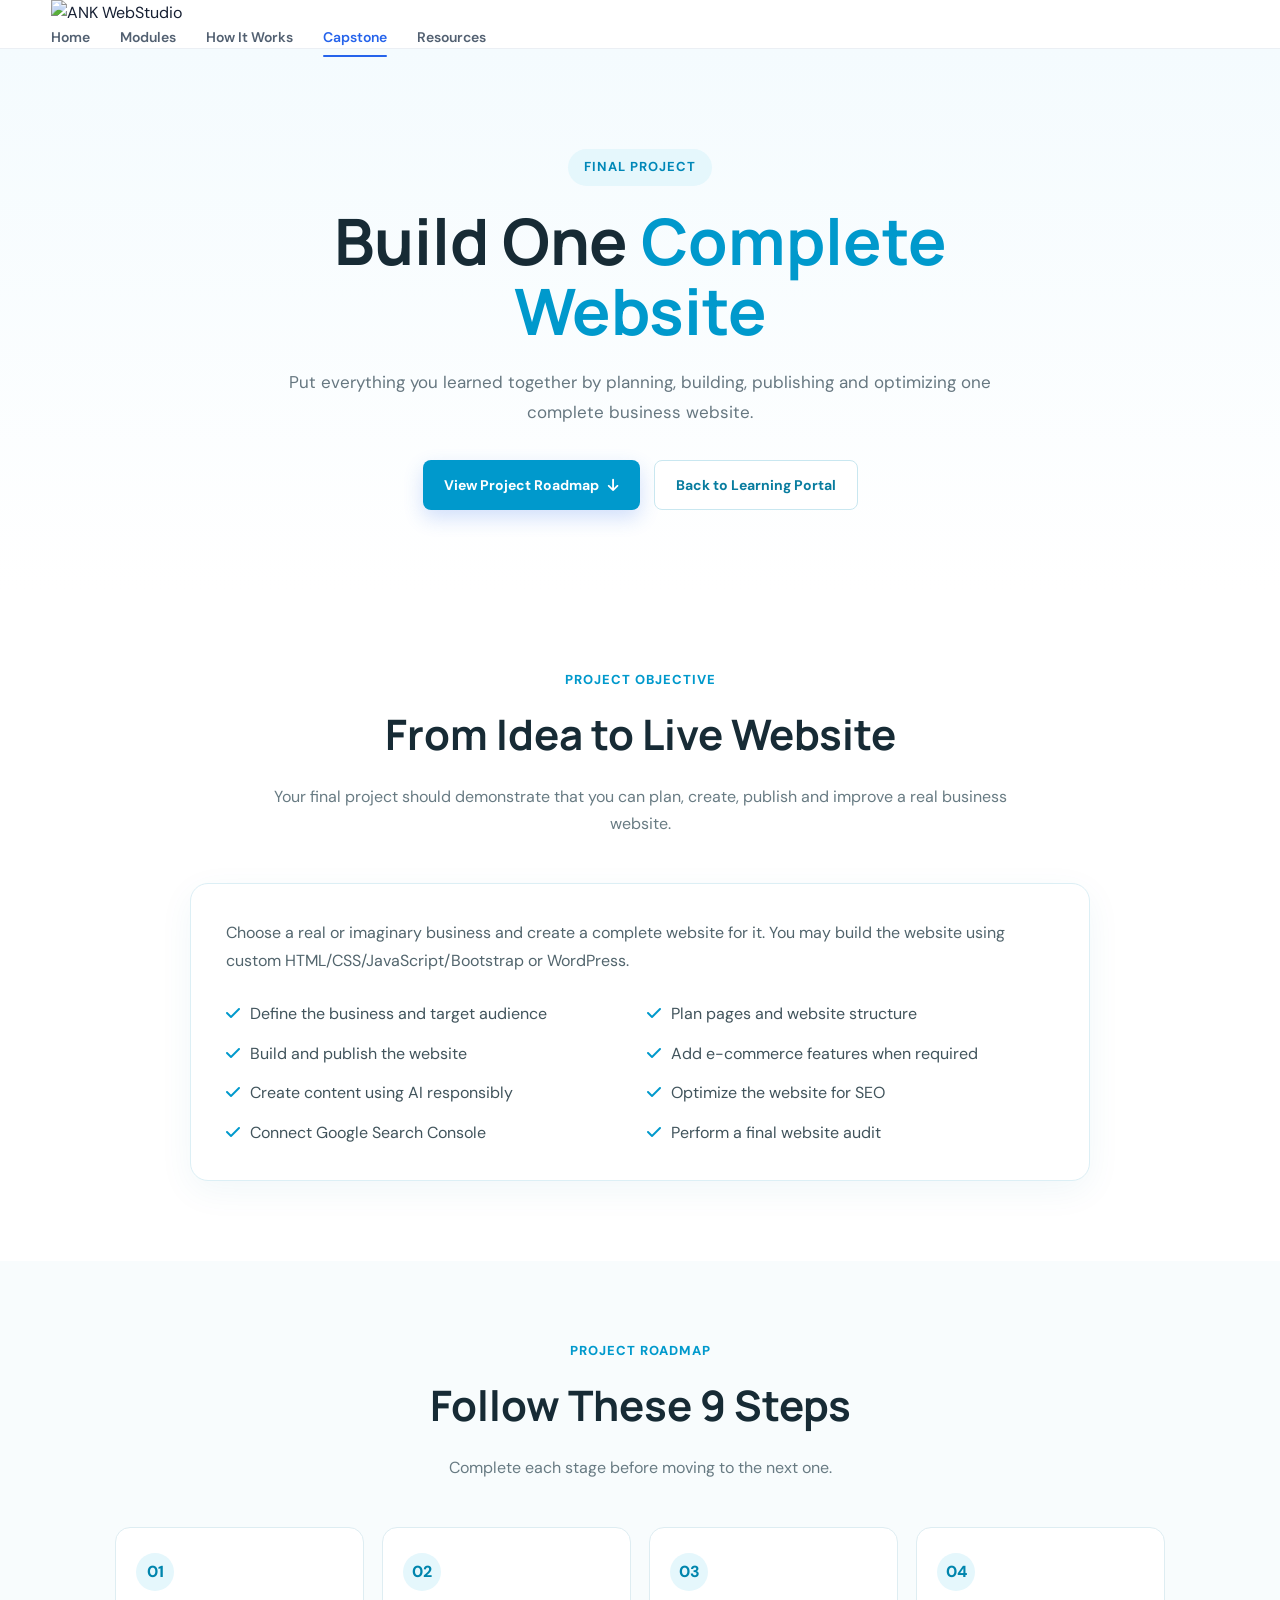
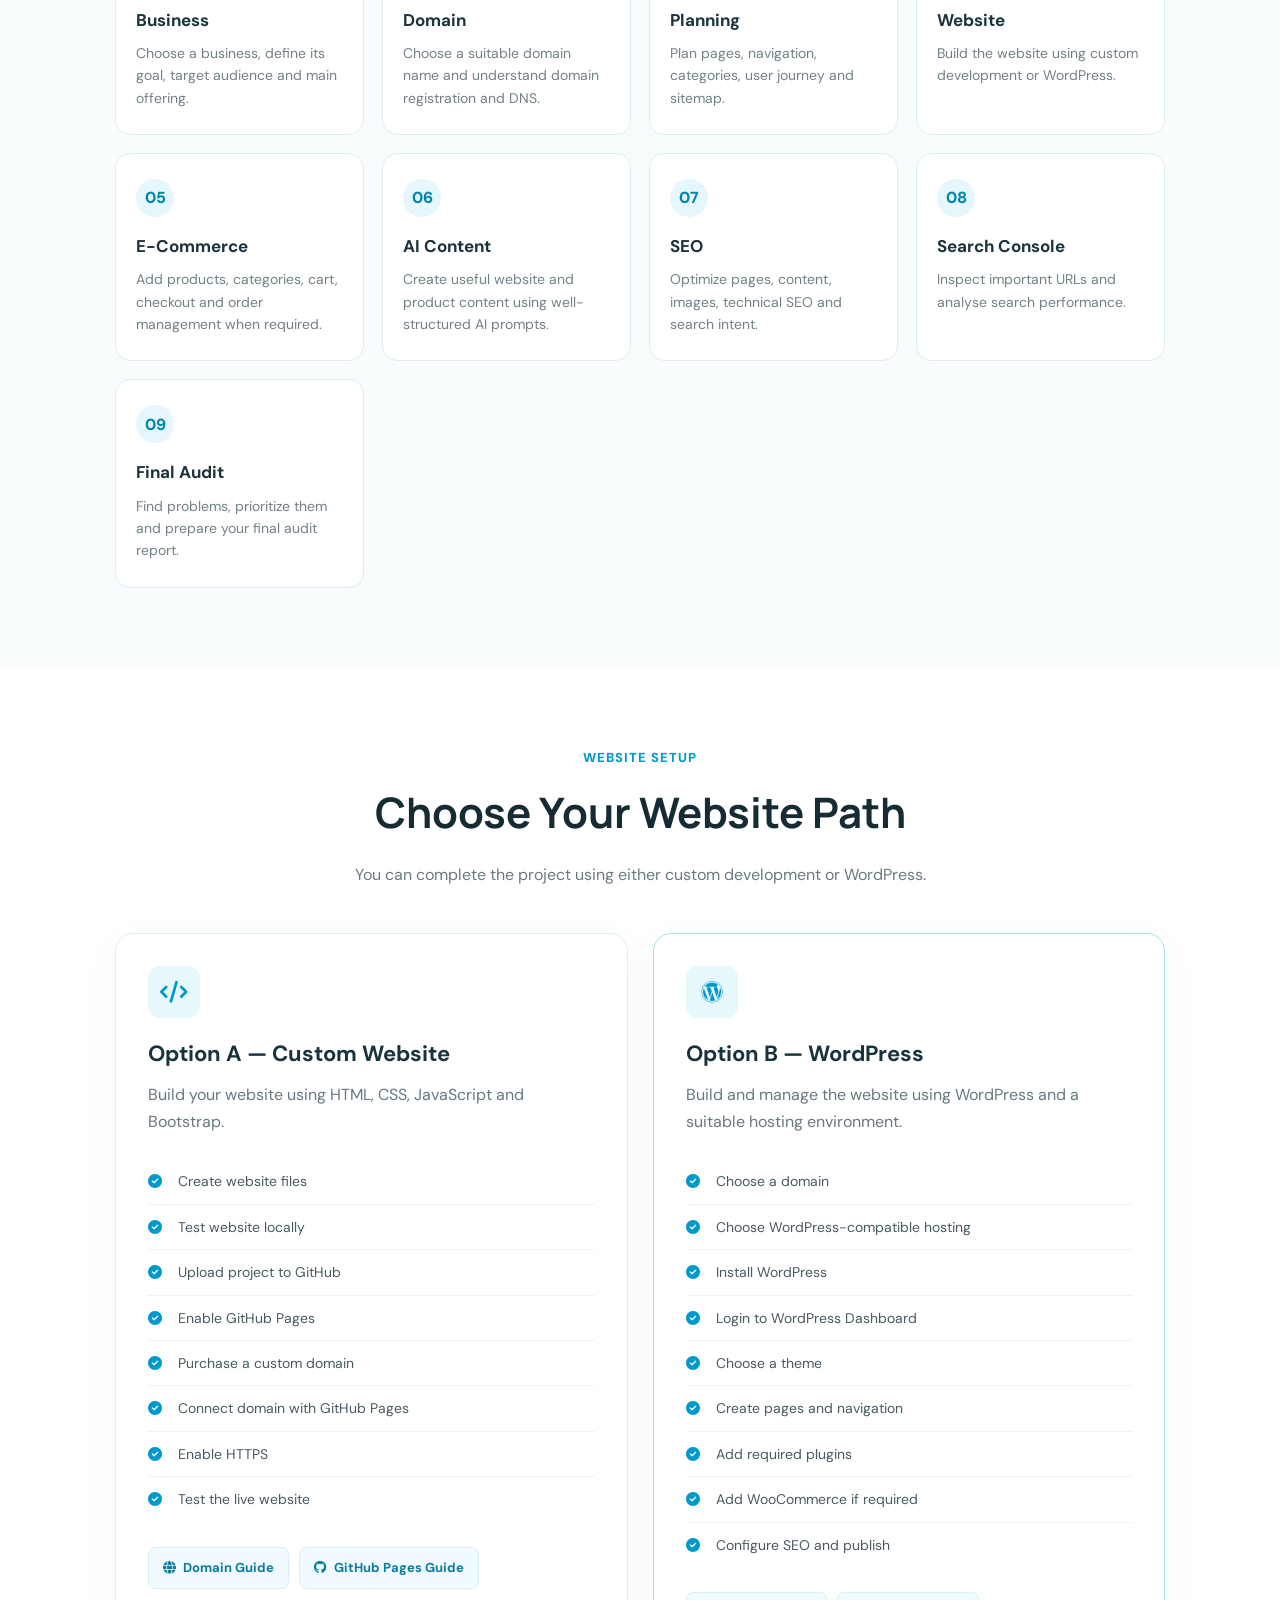
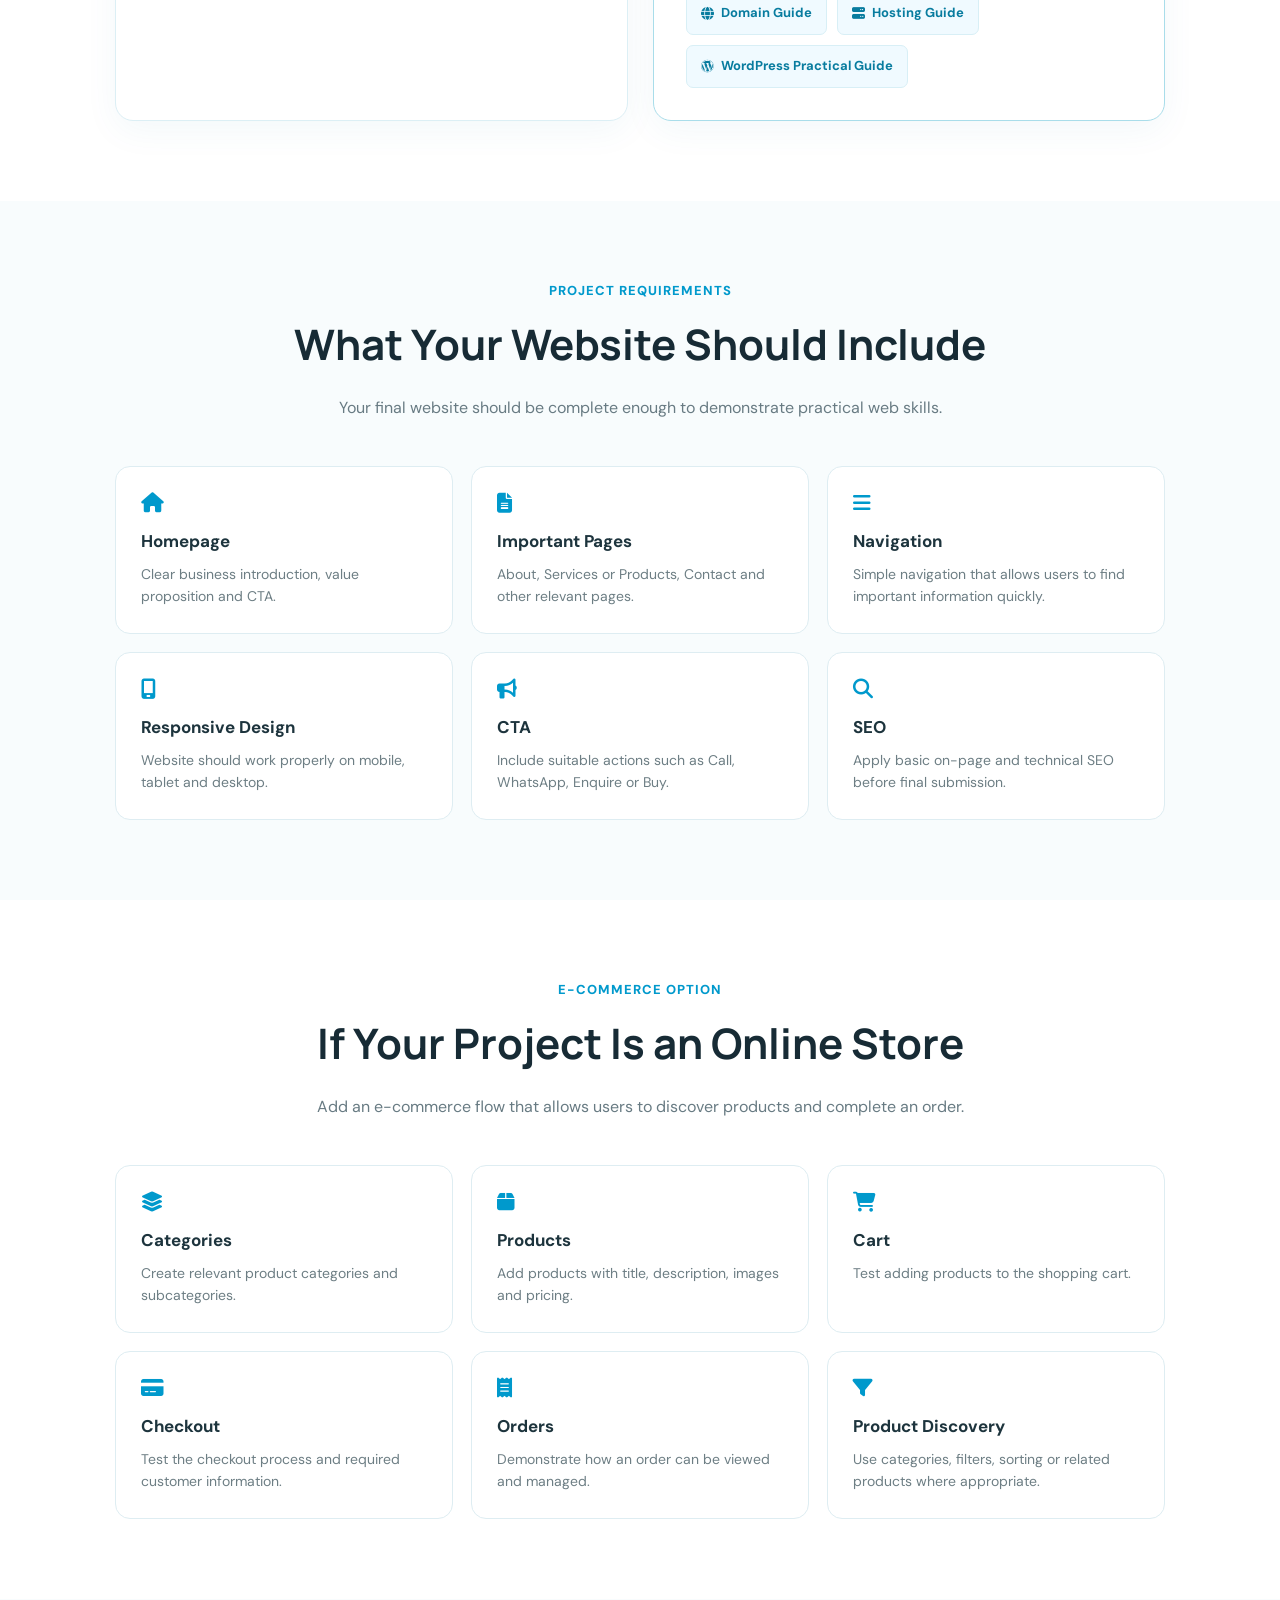
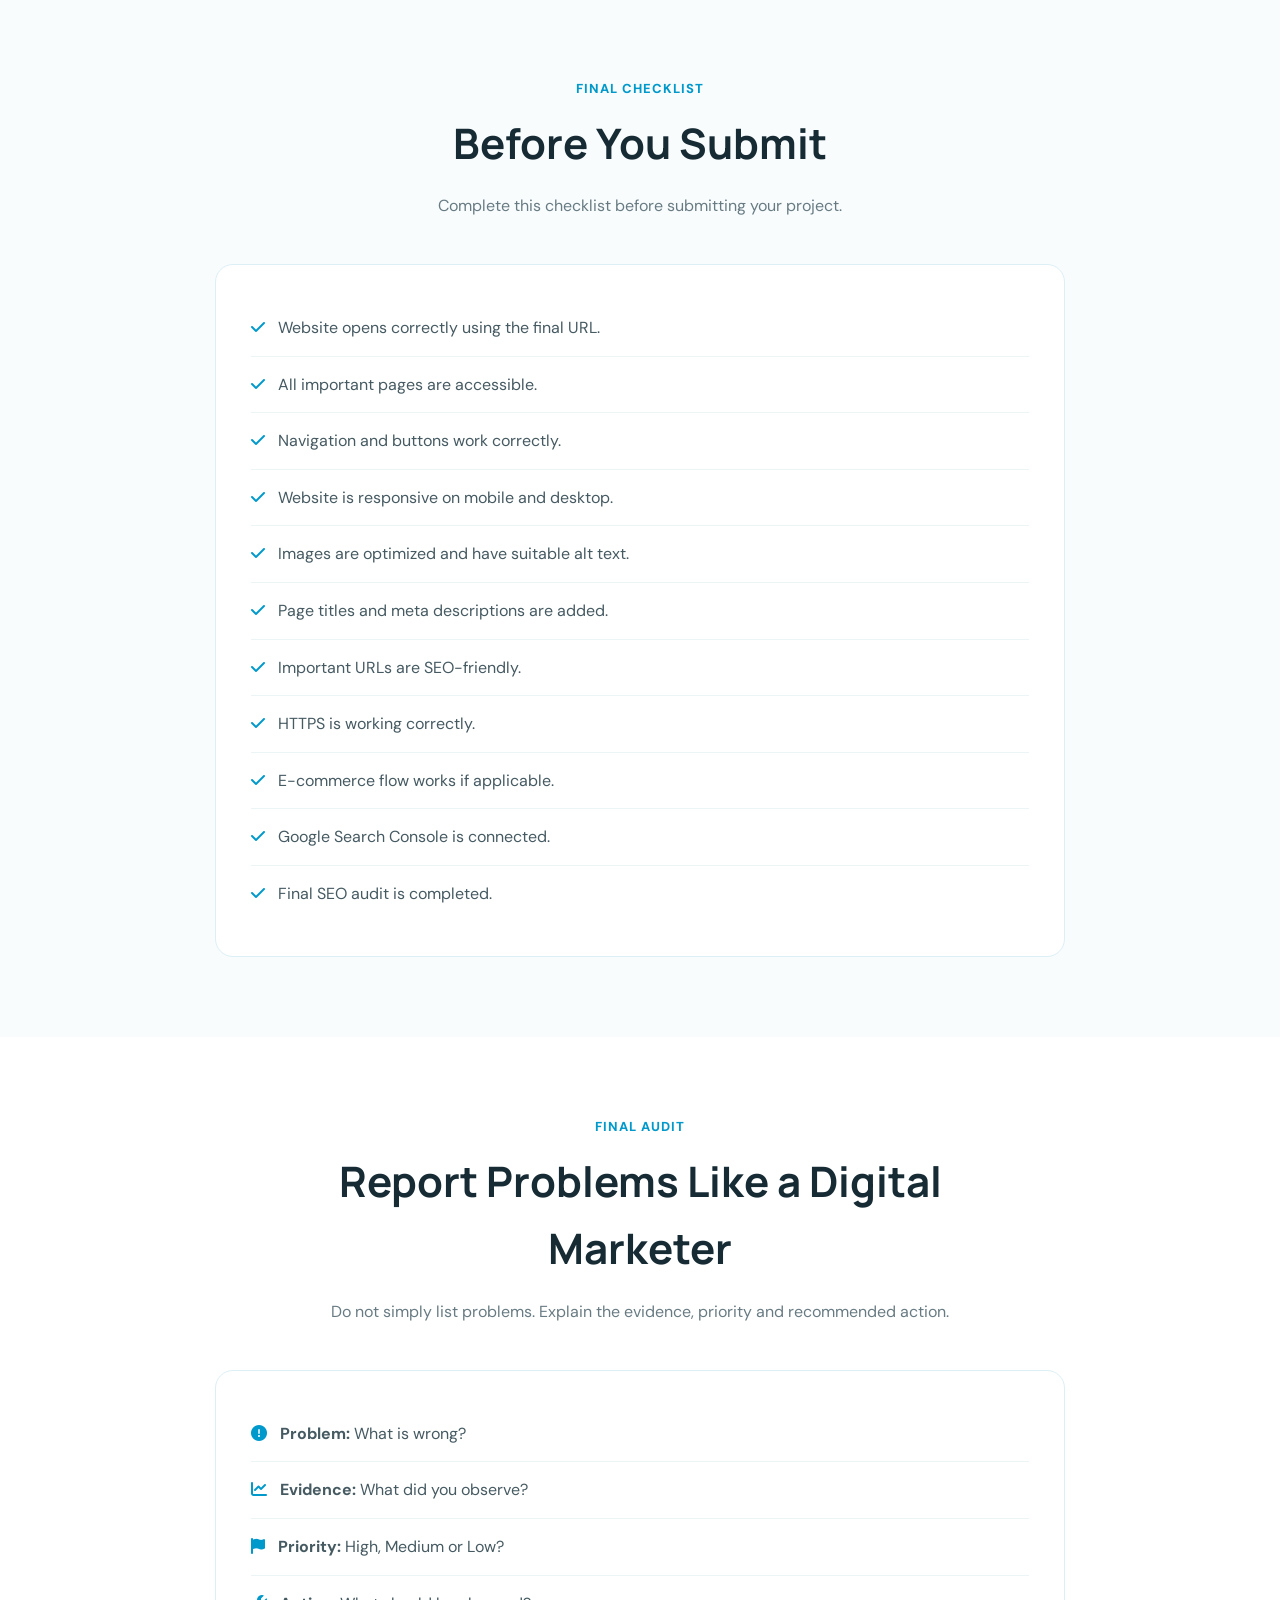
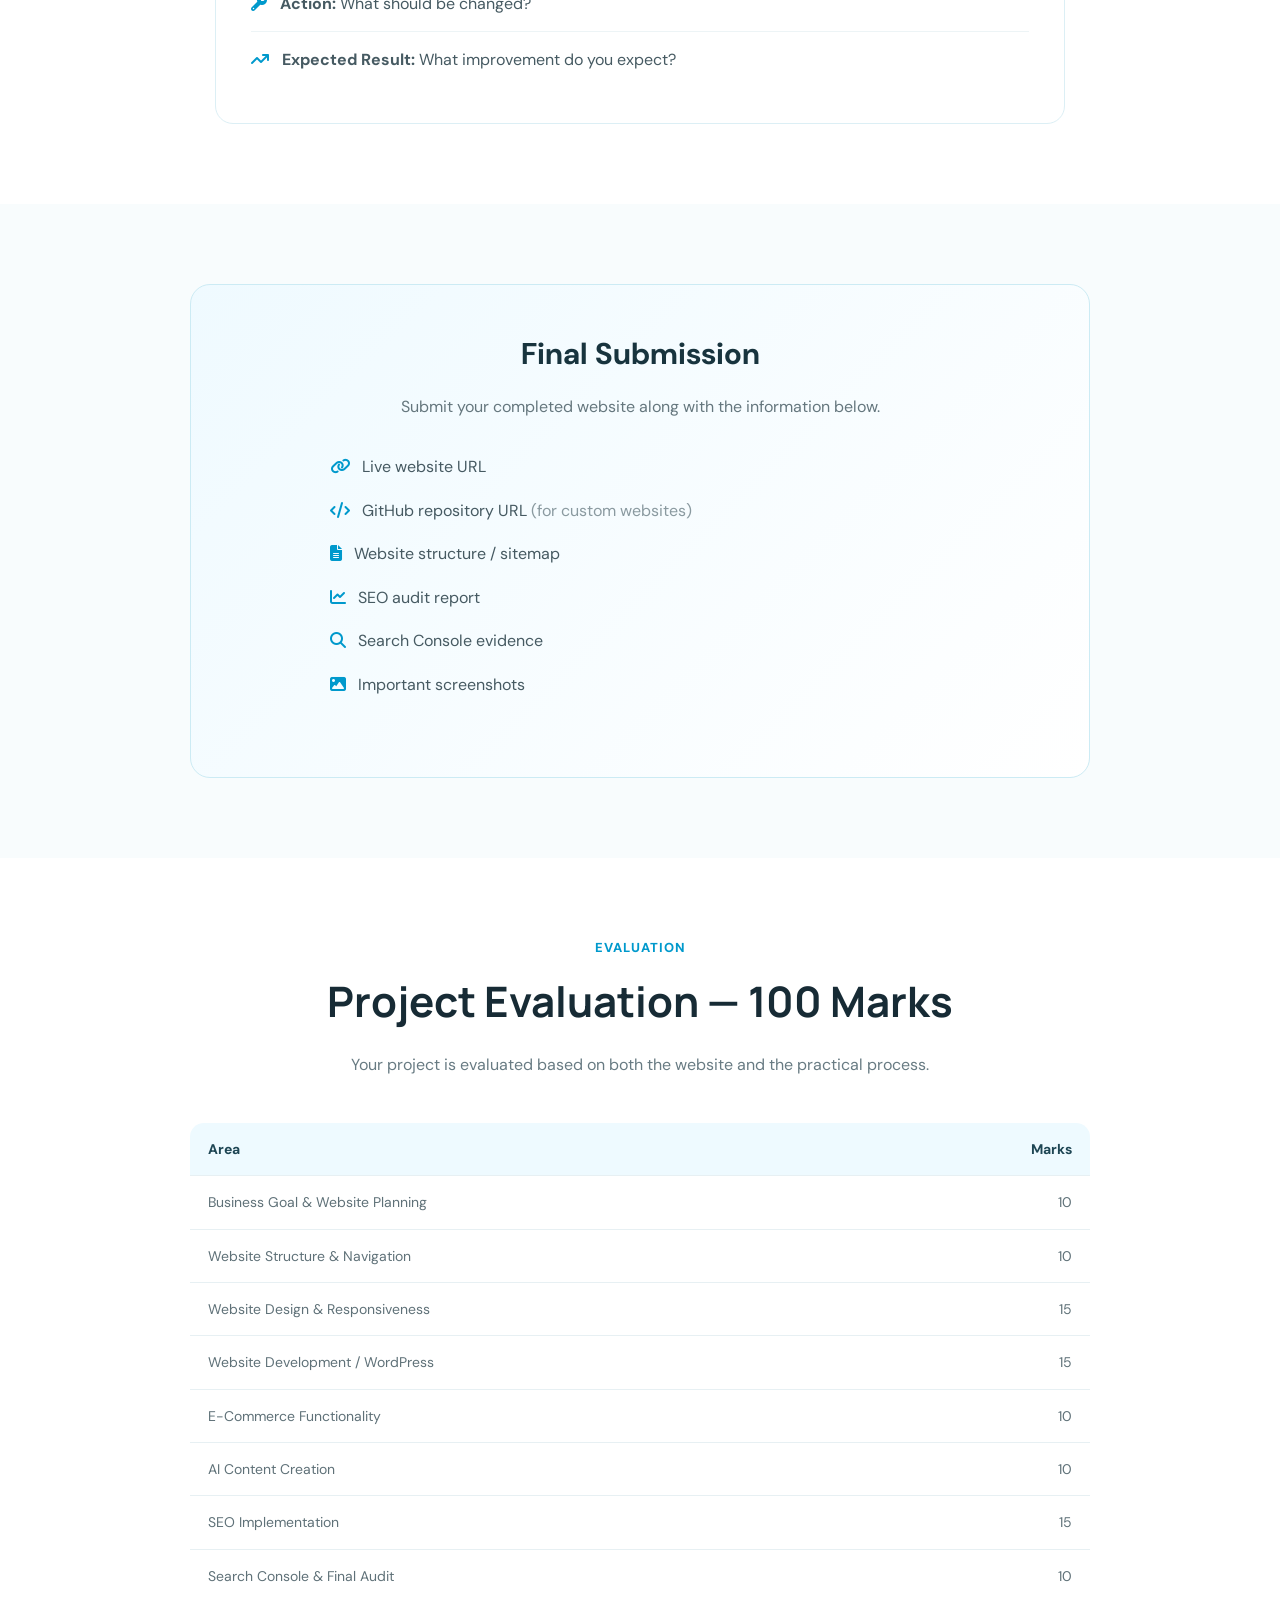
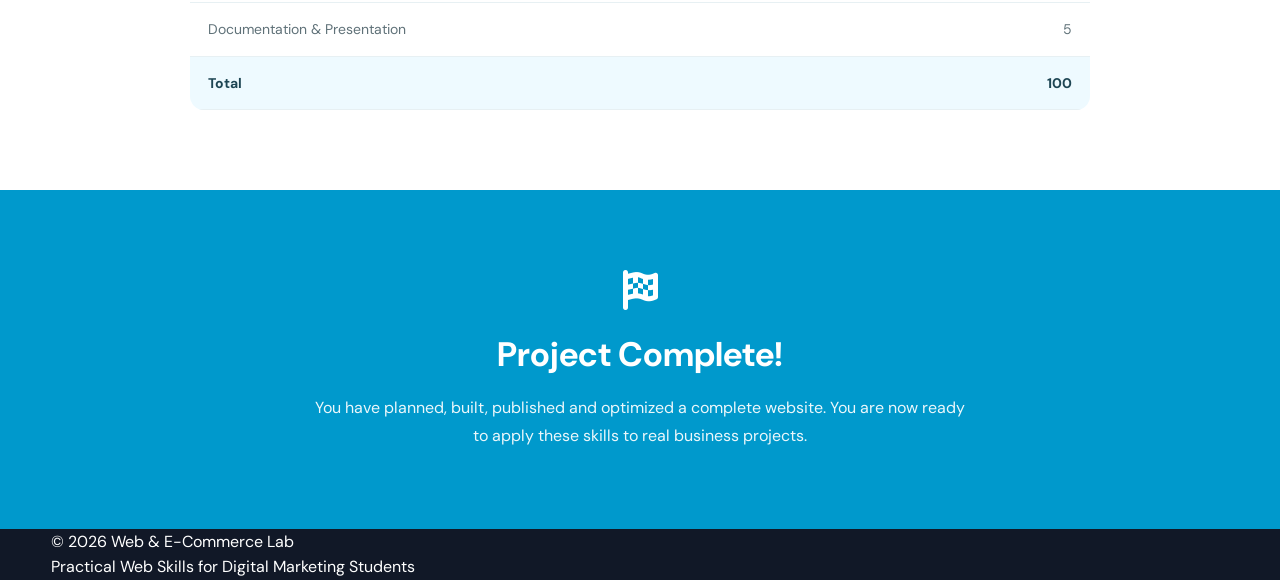
==== commit b1757437: "Update capstone.html" ====
--- a/capstone.html
+++ b/capstone.html
@@ -5,437 +5,322 @@
     <meta charset="UTF-8">
     <meta name="viewport" content="width=device-width, initial-scale=1.0">
 
-    <title>Capstone Project | WebTech & E-Commerce Learning Portal</title>
+    <title>Capstone Project | Web & E-Commerce Lab</title>
 
     <meta name="description"
-        content="Complete capstone project for Digital Marketing students covering website planning, domain, hosting, WordPress, e-commerce, AI content, SEO and website audit.">
+        content="Build, publish and optimize a complete business website using custom development or WordPress. Final capstone project for Digital Marketing students.">
 
     <meta name="keywords"
-        content="digital marketing capstone, website project, WordPress project, GitHub Pages, domain hosting, WooCommerce, SEO project">
-
-    <meta name="author" content="Digital Marketing Training">
-
-    <link rel="stylesheet" href="mystyle.css">
+        content="Digital Marketing, Web Technologies, WordPress, E-Commerce, SEO, Website Development, Capstone Project">
+
+    <meta name="author" content="ANK WebStudio">
+
+    <link rel="icon" href="img/ank-logo.png">
 
     <!-- Google Font -->
     <link rel="preconnect" href="https://fonts.googleapis.com">
     <link rel="preconnect" href="https://fonts.gstatic.com" crossorigin>
 
     <link
-        href="https://fonts.googleapis.com/css2?family=DM+Sans:wght@400;500;600;700&family=Manrope:wght@600;700;800&display=swap"
+        href="https://fonts.googleapis.com/css2?family=DM+Sans:wght@400;500;600;700&family=Manrope:wght@400;500;600;700;800&display=swap"
         rel="stylesheet">
 
-    <!-- Icons -->
+    <!-- Font Awesome -->
     <link rel="stylesheet"
         href="https://cdnjs.cloudflare.com/ajax/libs/font-awesome/6.5.2/css/all.min.css">
 
+    <!-- Main CSS -->
+    <link rel="stylesheet" href="mystyle.css">
+
     <style>
-        /* ==========================================
+
+        /* =========================================
            CAPSTONE PAGE
-        ========================================== */
+        ========================================= */
 
         .capstone-hero {
-            padding: 100px 0 80px;
-            background: linear-gradient(135deg, #f4fbff, #ffffff);
-        }
-
-        .capstone-hero-grid {
-            display: grid;
-            grid-template-columns: 1.2fr 0.8fr;
-            gap: 60px;
-            align-items: center;
+            padding: 100px 20px 80px;
+            background: linear-gradient(180deg, #f4fbfe 0%, #ffffff 100%);
+            text-align: center;
         }
 
         .capstone-label {
+            display: inline-block;
+            padding: 8px 16px;
+            border-radius: 30px;
+            background: #e5f7fc;
+            color: #0088b8;
+            font-size: 13px;
+            font-weight: 700;
+            letter-spacing: 1px;
+            text-transform: uppercase;
+            margin-bottom: 20px;
+        }
+
+        .capstone-hero h1 {
+            max-width: 850px;
+            margin: 0 auto 20px;
+            font-family: "Manrope", sans-serif;
+            font-size: clamp(36px, 6vw, 64px);
+            line-height: 1.1;
+            color: #172b35;
+        }
+
+        .capstone-hero h1 span {
+            color: #0099cc;
+        }
+
+        .capstone-hero p {
+            max-width: 760px;
+            margin: auto;
+            font-size: 17px;
+            line-height: 1.8;
+            color: #667780;
+        }
+
+        .capstone-actions {
+            margin-top: 32px;
+            display: flex;
+            justify-content: center;
+            gap: 14px;
+            flex-wrap: wrap;
+        }
+
+        .btn {
             display: inline-flex;
             align-items: center;
-            gap: 8px;
-            padding: 8px 14px;
-            border-radius: 50px;
-            background: #e8f8ff;
+            gap: 9px;
+            padding: 13px 21px;
+            border-radius: 8px;
+            text-decoration: none;
+            font-weight: 700;
+            transition: 0.25s ease;
+        }
+
+        .btn-primary {
+            background: #0099cc;
+            color: #ffffff;
+        }
+
+        .btn-primary:hover {
+            background: #007fa8;
+            transform: translateY(-2px);
+        }
+
+        .btn-outline {
+            border: 1px solid #c9e7f0;
+            color: #087c9f;
+            background: #ffffff;
+        }
+
+        .btn-outline:hover {
+            background: #eefaff;
+        }
+
+        .section {
+            padding: 80px 20px;
+        }
+
+        .section-light {
+            background: #f8fcfd;
+        }
+
+        .section-title {
+            max-width: 760px;
+            margin: 0 auto 45px;
+            text-align: center;
+        }
+
+        .section-title .small-title {
             color: #0099cc;
             font-size: 13px;
-            font-weight: 700;
-            letter-spacing: 0.5px;
-            margin-bottom: 20px;
-        }
-
-        .capstone-hero h1 {
+            font-weight: 800;
+            text-transform: uppercase;
+            letter-spacing: 1px;
+            margin-bottom: 10px;
+        }
+
+        .section-title h2 {
+            margin: 0 0 15px;
             font-family: "Manrope", sans-serif;
-            font-size: clamp(38px, 5vw, 62px);
-            line-height: 1.08;
-            margin: 0 0 20px;
-        }
-
-        .capstone-hero h1 span {
-            color: #0099cc;
-        }
-
-        .capstone-hero-description {
-            max-width: 650px;
-            font-size: 18px;
+            font-size: clamp(28px, 4vw, 42px);
+            color: #172b35;
+        }
+
+        .section-title p {
+            margin: 0;
+            color: #687b83;
+            line-height: 1.7;
+        }
+
+        /* Objective */
+
+        .objective-box {
+            max-width: 900px;
+            margin: auto;
+            padding: 35px;
+            border: 1px solid #dceff5;
+            border-radius: 18px;
+            background: #ffffff;
+            box-shadow: 0 10px 35px rgba(0, 120, 160, 0.06);
+        }
+
+        .objective-box p {
+            margin: 0;
+            color: #52656d;
             line-height: 1.8;
-            color: #5f6b75;
-            margin-bottom: 28px;
-        }
-
-        .capstone-buttons {
-            display: flex;
-            flex-wrap: wrap;
-            gap: 12px;
-        }
-
-        .capstone-visual {
-            background: #ffffff;
-            border: 1px solid #e2edf2;
-            border-radius: 24px;
-            padding: 28px;
-            box-shadow: 0 18px 45px rgba(0, 80, 110, 0.08);
-        }
-
-        .visual-title {
-            font-size: 13px;
-            font-weight: 700;
-            color: #7b8790;
-            letter-spacing: 1px;
-            margin-bottom: 20px;
-        }
-
-        .project-flow {
-            display: flex;
-            flex-direction: column;
-            gap: 12px;
-        }
-
-        .project-flow-item {
-            display: flex;
-            align-items: center;
+            font-size: 16px;
+        }
+
+        .objective-list {
+            margin: 25px 0 0;
+            padding: 0;
+            list-style: none;
+            display: grid;
+            grid-template-columns: repeat(2, 1fr);
             gap: 14px;
-            padding: 14px;
-            border-radius: 12px;
-            background: #f7fbfd;
-        }
-
-        .project-flow-item i {
-            width: 38px;
-            height: 38px;
-            border-radius: 10px;
-            display: grid;
-            place-items: center;
-            background: #e5f7ff;
-            color: #0099cc;
-        }
-
-        .project-flow-item strong {
-            display: block;
-            font-size: 14px;
-        }
-
-        .project-flow-item small {
-            display: block;
-            color: #7a858d;
-            margin-top: 2px;
-        }
-
-        /* ==========================================
-           GENERAL SECTION
-        ========================================== */
-
-        .capstone-content-section {
-            padding: 90px 0;
-        }
-
-        .capstone-content-section.light {
-            background: #f8fcfe;
-        }
-
-        .section-intro {
-            max-width: 760px;
-            margin: 0 auto 50px;
-            text-align: center;
-        }
-
-        .section-intro .section-label {
-            display: inline-block;
-            margin-bottom: 10px;
-        }
-
-        .section-intro h2 {
-            font-family: "Manrope", sans-serif;
-            font-size: 36px;
-            margin: 0 0 14px;
-        }
-
-        .section-intro h2 span {
-            color: #0099cc;
-        }
-
-        .section-intro p {
-            color: #66737d;
-            line-height: 1.8;
-        }
-
-        /* ==========================================
-           OBJECTIVE CARDS
-        ========================================== */
-
-        .objective-grid {
-            display: grid;
-            grid-template-columns: repeat(4, 1fr);
-            gap: 20px;
-        }
-
-        .objective-card {
-            padding: 25px;
-            background: #ffffff;
-            border: 1px solid #e2edf2;
-            border-radius: 18px;
-        }
-
-        .objective-icon {
-            width: 48px;
-            height: 48px;
-            display: grid;
-            place-items: center;
-            border-radius: 12px;
-            background: #e9f8ff;
-            color: #0099cc;
-            margin-bottom: 18px;
-            font-size: 19px;
-        }
-
-        .objective-card h3 {
-            font-size: 18px;
-            margin: 0 0 8px;
-        }
-
-        .objective-card p {
-            color: #68757e;
-            line-height: 1.65;
-            font-size: 14px;
-            margin: 0;
-        }
-
-        /* ==========================================
-           PROJECT STEPS
-        ========================================== */
-
-        .steps-container {
-            max-width: 950px;
-            margin: auto;
-        }
-
-        .project-step {
-            position: relative;
-            display: grid;
-            grid-template-columns: 80px 1fr;
-            gap: 25px;
-            padding: 30px;
-            margin-bottom: 20px;
-            background: #ffffff;
-            border: 1px solid #e1edf2;
-            border-radius: 20px;
-        }
-
-        .project-step:last-child {
-            margin-bottom: 0;
-        }
-
-        .step-number {
-            width: 58px;
-            height: 58px;
-            display: grid;
-            place-items: center;
-            border-radius: 16px;
-            background: #eaf8ff;
-            color: #0099cc;
-            font-weight: 800;
-            font-size: 18px;
-        }
-
-        .project-step h3 {
-            margin: 0 0 8px;
-            font-size: 22px;
-        }
-
-        .project-step>div:last-child>p {
-            color: #66737d;
-            line-height: 1.7;
-            margin-top: 0;
-        }
-
-        .task-list {
-            list-style: none;
-            padding: 0;
-            margin: 18px 0 0;
-            display: grid;
-            gap: 10px;
-        }
-
-        .task-list li {
+        }
+
+        .objective-list li {
             display: flex;
             align-items: flex-start;
             gap: 10px;
-            color: #4f5d66;
-            line-height: 1.55;
+            color: #41545c;
+            line-height: 1.6;
+        }
+
+        .objective-list i {
+            margin-top: 4px;
+            color: #0099cc;
+        }
+
+        /* Roadmap */
+
+        .roadmap {
+            max-width: 1050px;
+            margin: auto;
+            display: grid;
+            grid-template-columns: repeat(4, 1fr);
+            gap: 18px;
+        }
+
+        .roadmap-card {
+            position: relative;
+            padding: 25px 20px;
+            border: 1px solid #deedf2;
+            border-radius: 15px;
+            background: #ffffff;
+            transition: 0.25s ease;
+        }
+
+        .roadmap-card:hover {
+            transform: translateY(-4px);
+            border-color: #bce5f0;
+            box-shadow: 0 10px 30px rgba(0, 130, 170, 0.07);
+        }
+
+        .step-number {
+            display: inline-flex;
+            align-items: center;
+            justify-content: center;
+            width: 38px;
+            height: 38px;
+            border-radius: 50%;
+            background: #e5f7fc;
+            color: #0085ad;
+            font-weight: 800;
+            margin-bottom: 16px;
+        }
+
+        .roadmap-card h3 {
+            margin: 0 0 8px;
+            font-size: 17px;
+            color: #1b333d;
+        }
+
+        .roadmap-card p {
+            margin: 0;
+            color: #718188;
+            line-height: 1.6;
             font-size: 14px;
         }
 
-        .task-list li i {
-            color: #0099cc;
-            margin-top: 4px;
-        }
-
-        .deliverable-box {
-            margin-top: 20px;
-            padding: 16px 18px;
-            background: #f5fbfe;
-            border-left: 4px solid #0099cc;
-            border-radius: 8px;
-        }
-
-        .deliverable-box strong {
-            display: block;
-            font-size: 13px;
-            margin-bottom: 4px;
-            color: #26343c;
-        }
-
-        .deliverable-box span {
-            font-size: 14px;
-            color: #66737d;
-        }
-
-        /* ==========================================
-           TWO PATHS
-        ========================================== */
-
-        .paths-grid {
+        /* Setup options */
+
+        .setup-options {
+            max-width: 1050px;
+            margin: auto;
             display: grid;
             grid-template-columns: repeat(2, 1fr);
-            gap: 28px;
-            max-width: 1100px;
-            margin: auto;
-        }
-
-        .path-card {
+            gap: 25px;
+        }
+
+        .setup-card {
             background: #ffffff;
-            border: 1px solid #dcebf1;
-            border-radius: 22px;
+            border: 1px solid #dceff5;
+            border-radius: 18px;
             padding: 32px;
-            box-shadow: 0 10px 30px rgba(0, 70, 100, 0.05);
-        }
-
-        .path-card.wordpress {
-            border-top: 4px solid #5b8def;
-        }
-
-        .path-card.custom {
-            border-top: 4px solid #0099cc;
-        }
-
-        .path-heading {
-            display: flex;
-            align-items: flex-start;
-            gap: 16px;
-            margin-bottom: 20px;
-        }
-
-        .path-icon {
+            box-shadow: 0 10px 35px rgba(0, 120, 160, 0.05);
+        }
+
+        .setup-card.featured {
+            border-color: #a9ddea;
+        }
+
+        .setup-icon {
             width: 52px;
             height: 52px;
-            flex-shrink: 0;
-            display: grid;
-            place-items: center;
-            border-radius: 14px;
-            background: #eaf8ff;
-            color: #0099cc;
-            font-size: 21px;
-        }
-
-        .wordpress .path-icon {
-            background: #edf2ff;
-            color: #4d6fd8;
-        }
-
-        .path-heading h3 {
-            margin: 0 0 5px;
-            font-size: 22px;
-        }
-
-        .path-heading p {
-            margin: 0;
-            color: #73808a;
-            font-size: 14px;
-        }
-
-        .path-flow {
-            display: flex;
-            flex-direction: column;
-            gap: 0;
-            margin: 24px 0;
-        }
-
-        .path-flow-item {
             display: flex;
             align-items: center;
-            gap: 12px;
+            justify-content: center;
+            border-radius: 12px;
+            background: #e7f8fc;
+            color: #0099cc;
+            font-size: 22px;
+            margin-bottom: 18px;
+        }
+
+        .setup-card h3 {
+            margin: 0 0 10px;
+            font-size: 22px;
+            color: #19333d;
+        }
+
+        .setup-card > p {
+            color: #667980;
+            line-height: 1.7;
+            margin-bottom: 24px;
+        }
+
+        .setup-flow {
+            list-style: none;
+            margin: 0 0 25px;
+            padding: 0;
+        }
+
+        .setup-flow li {
             position: relative;
-            padding: 12px 0;
-        }
-
-        .path-flow-item:not(:last-child)::after {
-            content: "";
+            padding: 11px 0 11px 30px;
+            border-bottom: 1px solid #edf4f6;
+            color: #475b63;
+            font-size: 14px;
+        }
+
+        .setup-flow li:last-child {
+            border-bottom: none;
+        }
+
+        .setup-flow li::before {
+            content: "\f058";
+            font-family: "Font Awesome 6 Free";
+            font-weight: 900;
             position: absolute;
-            left: 11px;
-            top: 38px;
-            height: 18px;
-            width: 1px;
-            background: #cfe2e9;
-        }
-
-        .path-flow-item .flow-dot {
-            width: 24px;
-            height: 24px;
-            display: grid;
-            place-items: center;
-            border-radius: 50%;
-            background: #e8f8ff;
+            left: 0;
+            top: 11px;
             color: #0099cc;
-            font-size: 11px;
-            flex-shrink: 0;
-            z-index: 1;
-        }
-
-        .wordpress .path-flow-item .flow-dot {
-            background: #edf2ff;
-            color: #4d6fd8;
-        }
-
-        .path-flow-item span:last-child {
-            font-size: 14px;
-            color: #4d5961;
-        }
-
-        .platform-box {
-            padding: 16px;
-            background: #f7fbfd;
-            border-radius: 12px;
-            margin-top: 20px;
-        }
-
-        .platform-box strong {
-            font-size: 13px;
-        }
-
-        .platform-box p {
-            margin: 5px 0 0;
-            font-size: 13px;
-            color: #6e7a83;
-            line-height: 1.6;
-        }
-
-        .guide-buttons {
+        }
+
+        .guide-links {
             display: flex;
             flex-wrap: wrap;
             gap: 10px;
@@ -445,107 +330,135 @@
         .guide-btn {
             display: inline-flex;
             align-items: center;
-            gap: 8px;
+            gap: 7px;
             padding: 10px 14px;
-            border-radius: 9px;
-            border: 1px solid #d7e7ed;
-            background: #ffffff;
-            color: #394952;
+            border-radius: 7px;
+            background: #f0faff;
+            color: #087c9f;
             text-decoration: none;
             font-size: 13px;
-            font-weight: 600;
+            font-weight: 700;
+            border: 1px solid #d8eff6;
             transition: 0.2s ease;
         }
 
         .guide-btn:hover {
-            border-color: #0099cc;
-            color: #0099cc;
-            transform: translateY(-1px);
-        }
-
-        /* ==========================================
-           WEBSITE PLANNING
-        ========================================== */
-
-        .planning-grid {
-            display: grid;
-            grid-template-columns: 1fr 1fr;
-            gap: 25px;
+            background: #e2f6fc;
+        }
+
+        /* Project requirements */
+
+        .requirements-grid {
             max-width: 1050px;
             margin: auto;
-        }
-
-        .planning-card {
-            padding: 28px;
+            display: grid;
+            grid-template-columns: repeat(3, 1fr);
+            gap: 18px;
+        }
+
+        .requirement-card {
+            padding: 25px;
+            border-radius: 15px;
+            border: 1px solid #deedf2;
             background: #ffffff;
-            border: 1px solid #e0edf2;
+        }
+
+        .requirement-card i {
+            color: #0099cc;
+            font-size: 20px;
+            margin-bottom: 15px;
+        }
+
+        .requirement-card h3 {
+            margin: 0 0 8px;
+            font-size: 17px;
+            color: #1d343d;
+        }
+
+        .requirement-card p {
+            margin: 0;
+            color: #6d7e84;
+            line-height: 1.6;
+            font-size: 14px;
+        }
+
+        /* Checklist */
+
+        .checklist {
+            max-width: 850px;
+            margin: auto;
+            padding: 35px;
             border-radius: 18px;
-        }
-
-        .planning-card h3 {
-            margin: 0 0 16px;
-            font-size: 20px;
-        }
-
-        .planning-card p {
-            color: #68757e;
-            line-height: 1.7;
-        }
-
-        .sitemap {
-            padding: 20px;
-            background: #f7fbfd;
-            border-radius: 12px;
-            font-family: monospace;
-            line-height: 1.8;
-            color: #45545d;
-            font-size: 14px;
-            white-space: pre-line;
-        }
-
-        /* ==========================================
-           CHECKLIST
-        ========================================== */
-
-        .checklist-wrapper {
+            background: #ffffff;
+            border: 1px solid #dceff5;
+        }
+
+        .check-item {
+            display: flex;
+            align-items: flex-start;
+            gap: 13px;
+            padding: 15px 0;
+            border-bottom: 1px solid #edf4f6;
+            color: #465a62;
+            line-height: 1.6;
+        }
+
+        .check-item:last-child {
+            border-bottom: none;
+        }
+
+        .check-item i {
+            color: #0099cc;
+            margin-top: 4px;
+        }
+
+        /* Submission */
+
+        .submission-box {
             max-width: 900px;
             margin: auto;
-            background: #ffffff;
-            border: 1px solid #e0edf2;
+            text-align: center;
+            padding: 45px 30px;
             border-radius: 20px;
-            padding: 32px;
-        }
-
-        .checklist {
-            display: grid;
-            grid-template-columns: 1fr 1fr;
-            gap: 12px 25px;
-            margin: 0;
+            background: linear-gradient(135deg, #effaff, #ffffff);
+            border: 1px solid #ccebf4;
+        }
+
+        .submission-box h2 {
+            margin: 0 0 15px;
+            font-size: 30px;
+            color: #18343e;
+        }
+
+        .submission-box p {
+            max-width: 700px;
+            margin: 0 auto 25px;
+            color: #65777e;
+            line-height: 1.7;
+        }
+
+        .submission-list {
+            max-width: 620px;
+            margin: 0 auto 25px;
+            text-align: left;
+            list-style: none;
             padding: 0;
-            list-style: none;
-        }
-
-        .checklist li {
-            display: flex;
-            gap: 10px;
-            align-items: flex-start;
-            padding: 12px 0;
-            border-bottom: 1px solid #eef4f6;
-            font-size: 14px;
-            color: #52616a;
-        }
-
-        .checklist li i {
+        }
+
+        .submission-list li {
+            padding: 9px 0;
+            color: #465a62;
+        }
+
+        .submission-list i {
             color: #0099cc;
-            margin-top: 3px;
-        }
-
-        /* ==========================================
-           MARKS TABLE
-        ========================================== */
-
-        .evaluation-table-wrapper {
-            max-width: 850px;
+            margin-right: 8px;
+        }
+
+        /* Evaluation */
+
+        .evaluation-table-wrap {
+            max-width: 900px;
             margin: auto;
             overflow-x: auto;
         }
@@ -554,2091 +467,136 @@
             width: 100%;
             border-collapse: collapse;
             background: #ffffff;
-            border: 1px solid #dfecef;
-            border-radius: 15px;
+            border-radius: 14px;
             overflow: hidden;
         }
 
         .evaluation-table th,
         .evaluation-table td {
             padding: 15px 18px;
+            border-bottom: 1px solid #e7f0f3;
             text-align: left;
-            border-bottom: 1px solid #e7f0f3;
         }
 
         .evaluation-table th {
-            background: #effaff;
-            color: #33444d;
+            background: #eefaff;
+            color: #1e4654;
             font-size: 14px;
         }
 
         .evaluation-table td {
-            color: #596870;
+            color: #5f7178;
             font-size: 14px;
         }
 
-        .evaluation-table tr:last-child td {
-            border-bottom: none;
-        }
-
-        .marks {
-            font-weight: 700;
-            color: #0099cc !important;
-            text-align: right !important;
-        }
-
-        .total-row td {
-            font-weight: 800;
-            background: #f5fbfd;
-            color: #25343c !important;
-        }
-
-        /* ==========================================
-           SUBMISSION
-        ========================================== */
-
-        .submission-box {
-            max-width: 900px;
+        .evaluation-table td:last-child,
+        .evaluation-table th:last-child {
+            text-align: right;
+        }
+
+        /* Completion */
+
+        .completion {
+            text-align: center;
+            padding: 80px 20px;
+            background: #0099cc;
+            color: #ffffff;
+        }
+
+        .completion i {
+            font-size: 40px;
+            margin-bottom: 18px;
+        }
+
+        .completion h2 {
+            margin: 0 0 12px;
+            font-size: 34px;
+        }
+
+        .completion p {
+            max-width: 650px;
             margin: auto;
-            padding: 35px;
-            background: linear-gradient(135deg, #effaff, #ffffff);
-            border: 1px solid #d7edf5;
-            border-radius: 22px;
-        }
-
-        .submission-box h3 {
-            margin-top: 0;
-            font-size: 24px;
-        }
-
-        .submission-grid {
-            display: grid;
-            grid-template-columns: repeat(2, 1fr);
-            gap: 12px;
-            margin-top: 25px;
-        }
-
-        .submission-item {
-            display: flex;
-            gap: 12px;
-            align-items: flex-start;
-            padding: 15px;
-            background: #ffffff;
-            border: 1px solid #e2edf1;
-            border-radius: 12px;
-        }
-
-        .submission-item i {
-            color: #0099cc;
-            margin-top: 3px;
-        }
-
-        .submission-item span {
-            font-size: 14px;
-            color: #55636b;
-        }
-
-        /* ==========================================
-           COMPLETION
-        ========================================== */
-
-        .completion-section {
-            padding: 100px 0;
-            text-align: center;
-            background: linear-gradient(135deg, #eefaff, #ffffff);
-        }
-
-        .completion-icon {
-            width: 75px;
-            height: 75px;
-            margin: 0 auto 22px;
-            display: grid;
-            place-items: center;
-            border-radius: 50%;
-            background: #e2f7ff;
-            color: #0099cc;
-            font-size: 30px;
-        }
-
-        .completion-section h2 {
-            font-family: "Manrope", sans-serif;
-            font-size: 38px;
-            margin: 0 0 14px;
-        }
-
-        .completion-section h2 span {
-            color: #0099cc;
-        }
-
-        .completion-section p {
-            max-width: 650px;
-            margin: 0 auto 28px;
-            color: #68757e;
-            line-height: 1.8;
-        }
-
-        /* ==========================================
-           RESPONSIVE
-        ========================================== */
+            line-height: 1.7;
+            opacity: 0.92;
+        }
+
+        /* Responsive */
 
         @media (max-width: 900px) {
 
-            .capstone-hero-grid,
-            .paths-grid,
-            .planning-grid {
+            .roadmap {
+                grid-template-columns: repeat(2, 1fr);
+            }
+
+            .requirements-grid {
+                grid-template-columns: repeat(2, 1fr);
+            }
+        }
+
+        @media (max-width: 700px) {
+
+            .capstone-hero {
+                padding: 75px 18px 60px;
+            }
+
+            .section {
+                padding: 60px 18px;
+            }
+
+            .objective-list,
+            .setup-options,
+            .requirements-grid,
+            .roadmap {
                 grid-template-columns: 1fr;
             }
 
-            .objective-grid {
-                grid-template-columns: repeat(2, 1fr);
+            .objective-box,
+            .setup-card,
+            .checklist {
+                padding: 25px;
             }
-        }
-
-        @media (max-width: 650px) {
-
-            .capstone-hero {
-                padding: 70px 0 55px;
+
+            .submission-box {
+                padding: 35px 22px;
             }
 
-            .capstone-content-section {
-                padding: 65px 0;
+            .capstone-actions {
+                flex-direction: column;
+                align-items: stretch;
             }
 
-            .objective-grid,
-            .checklist,
-            .submission-grid {
-                grid-template-columns: 1fr;
+            .capstone-actions .btn {
+                justify-content: center;
             }
-
-            .project-step {
-                grid-template-columns: 1fr;
-                padding: 24px;
-            }
-
-            .section-intro h2 {
-                font-size: 29px;
-            }
-
-            .capstone-hero h1 {
-                font-size: 40px;
-            }
-
-            .path-card,
-            .checklist-wrapper,
-            .submission-box {
-                padding: 24px;
-            }
-        }
+        }
+
     </style>
 </head>
 
 
 <body>
 
-    <!-- ==========================================
-         HEADER
-    =========================================== -->
+    <!-- =========================================
+         NAVBAR
+    ========================================== -->
 
     <header class="site-header">
 
-        <div class="container nav-container">
+        <div class="container">
 
             <a href="index.html" class="logo">
-
-                <span class="logo-icon">
-                    <i class="fa-solid fa-code"></i>
-                </span>
-
-                <span>
-                    <strong>WebTech</strong>
-                    <small>& E-Commerce</small>
-                </span>
-
+                <img src="img/ank-logo.png" alt="ANK WebStudio">
             </a>
 
-
-            <nav class="main-nav" id="mainNav">
+            <nav class="main-nav">
 
                 <a href="index.html">Home</a>
 
                 <a href="index.html#modules">Modules</a>
 
-                <a href="index.html#learning-flow">How It Works</a>
-
-                <a href="capstone.html" class="active">Capstone</a>
-
-                <a href="index.html#resources">Resources</a>
-
-            </nav>
-
-
-            <button class="menu-toggle" id="menuToggle" aria-label="Open menu">
-
-                <i class="fa-solid fa-bars"></i>
-
-            </button>
-
-        </div>
-
-    </header>
-
-
-
-    <main>
-
-
-        <!-- ==========================================
-             HERO
-        =========================================== -->
-
-        <section class="capstone-hero">
-
-            <div class="container capstone-hero-grid">
-
-                <div>
-
-                    <div class="capstone-label">
-
-                        <i class="fa-solid fa-graduation-cap"></i>
-
-                        FINAL PROJECT
-
-                    </div>
-
-
-                    <h1>
-
-                        Build One Complete
-
-                        <span>Website</span>
-
-                    </h1>
-
-
-                    <p class="capstone-hero-description">
-
-                        Apply everything you learned in Modules 1–7 to plan,
-                        build, publish, optimize and audit one complete
-                        business website.
-
-                    </p>
-
-
-                    <div class="capstone-buttons">
-
-                        <a href="#project-steps" class="btn btn-primary">
-
-                            Start Capstone
-
-                            <i class="fa-solid fa-arrow-down"></i>
-
-                        </a>
-
-
-                        <a href="index.html#modules" class="btn btn-secondary">
-
-                            Review Modules
-
-                        </a>
-
-                    </div>
-
-                </div>
-
-
-
-                <!-- Learning Path Visual -->
-
-                <div class="capstone-visual">
-
-                    <div class="visual-title">
-
-                        YOUR FINAL PROJECT
-
-                    </div>
-
-
-                    <div class="project-flow">
-
-                        <div class="project-flow-item">
-
-                            <i class="fa-solid fa-building"></i>
-
-                            <div>
-
-                                <strong>Business</strong>
-
-                                <small>Choose your project</small>
-
-                            </div>
-
-                        </div>
-
-
-                        <div class="project-flow-item">
-
-                            <i class="fa-solid fa-globe"></i>
-
-                            <div>
-
-                                <strong>Domain & Hosting</strong>
-
-                                <small>Publish your website</small>
-
-                            </div>
-
-                        </div>
-
-
-                        <div class="project-flow-item">
-
-                            <i class="fa-solid fa-laptop"></i>
-
-                            <div>
-
-                                <strong>Website</strong>
-
-                                <small>Build your project</small>
-
-                            </div>
-
-                        </div>
-
-
-                        <div class="project-flow-item">
-
-                            <i class="fa-solid fa-cart-shopping"></i>
-
-                            <div>
-
-                                <strong>E-Commerce</strong>
-
-                                <small>Add store features if needed</small>
-
-                            </div>
-
-                        </div>
-
-
-                        <div class="project-flow-item">
-
-                            <i class="fa-solid fa-magnifying-glass"></i>
-
-                            <div>
-
-                                <strong>SEO & Audit</strong>
-
-                                <small>Optimize and test</small>
-
-                            </div>
-
-                        </div>
-
-                    </div>
-
-                </div>
-
-            </div>
-
-        </section>
-
-
-
-        <!-- ==========================================
-             OBJECTIVES
-        =========================================== -->
-
-        <section class="capstone-content-section">
-
-            <div class="container">
-
-                <div class="section-intro">
-
-                    <span class="section-label">
-                        PROJECT OBJECTIVE
-                    </span>
-
-                    <h2>
-                        What You Will
-                        <span>Build</span>
-                    </h2>
-
-                    <p>
-                        The capstone brings together the practical skills
-                        from the complete course into one real-world project.
-                    </p>
-
-                </div>
-
-
-                <div class="objective-grid">
-
-
-                    <div class="objective-card">
-
-                        <div class="objective-icon">
-
-                            <i class="fa-solid fa-sitemap"></i>
-
-                        </div>
-
-                        <h3>Plan</h3>
-
-                        <p>
-                            Select a business, identify the audience,
-                            define the goal and create the website structure.
-                        </p>
-
-                    </div>
-
-
-                    <div class="objective-card">
-
-                        <div class="objective-icon">
-
-                            <i class="fa-solid fa-code"></i>
-
-                        </div>
-
-                        <h3>Build</h3>
-
-                        <p>
-                            Create a custom website or build and manage
-                            a website using WordPress.
-                        </p>
-
-                    </div>
-
-
-                    <div class="objective-card">
-
-                        <div class="objective-icon">
-
-                            <i class="fa-solid fa-wand-magic-sparkles"></i>
-
-                        </div>
-
-                        <h3>Create</h3>
-
-                        <p>
-                            Use AI responsibly to create useful website,
-                            product and marketing content.
-                        </p>
-
-                    </div>
-
-
-                    <div class="objective-card">
-
-                        <div class="objective-icon">
-
-                            <i class="fa-solid fa-chart-line"></i>
-
-                        </div>
-
-                        <h3>Optimize</h3>
-
-                        <p>
-                            Apply SEO, connect Search Console and complete
-                            a final website audit.
-                        </p>
-
-                    </div>
-
-
-                </div>
-
-            </div>
-
-        </section>
-
-
-
-        <!-- ==========================================
-             PROJECT STEPS
-        =========================================== -->
-
-        <section class="capstone-content-section light" id="project-steps">
-
-            <div class="container">
-
-                <div class="section-intro">
-
-                    <span class="section-label">
-                        PROJECT ROADMAP
-                    </span>
-
-                    <h2>
-                        Build Your Project
-                        <span>Step by Step</span>
-                    </h2>
-
-                    <p>
-                        Follow these steps from business selection to
-                        final SEO audit.
-                    </p>
-
-                </div>
-
-
-                <div class="steps-container">
-
-
-                    <!-- STEP 01 -->
-
-                    <div class="project-step">
-
-                        <div class="step-number">01</div>
-
-                        <div>
-
-                            <h3>
-                                Choose a Business
-                            </h3>
-
-                            <p>
-                                Select one real or imaginary business
-                                for your complete project.
-                            </p>
-
-
-                            <ul class="task-list">
-
-                                <li>
-                                    <i class="fa-solid fa-check"></i>
-                                    Choose a business type.
-                                </li>
-
-                                <li>
-                                    <i class="fa-solid fa-check"></i>
-                                    Identify the target audience.
-                                </li>
-
-                                <li>
-                                    <i class="fa-solid fa-check"></i>
-                                    Define the main business goal.
-                                </li>
-
-                                <li>
-                                    <i class="fa-solid fa-check"></i>
-                                    Decide whether the website needs e-commerce.
-                                </li>
-
-                            </ul>
-
-
-                            <div class="deliverable-box">
-
-                                <strong>Student Deliverable</strong>
-
-                                <span>
-                                    Business Name + Business Type +
-                                    Target Audience + Main Goal
-                                </span>
-
-                            </div>
-
-                        </div>
-
-                    </div>
-
-
-
-                    <!-- STEP 02 -->
-
-                    <div class="project-step">
-
-                        <div class="step-number">02</div>
-
-                        <div>
-
-                            <h3>
-                                Domain & Hosting Setup
-                            </h3>
-
-                            <p>
-                                Choose the appropriate publishing path
-                                based on how your website is built.
-                            </p>
-
-
-                            <ul class="task-list">
-
-                                <li>
-                                    <i class="fa-solid fa-check"></i>
-                                    Select a suitable domain name.
-                                </li>
-
-                                <li>
-                                    <i class="fa-solid fa-check"></i>
-                                    Understand the difference between domain and hosting.
-                                </li>
-
-                                <li>
-                                    <i class="fa-solid fa-check"></i>
-                                    Select the correct hosting method.
-                                </li>
-
-                                <li>
-                                    <i class="fa-solid fa-check"></i>
-                                    Publish the website and test HTTPS.
-                                </li>
-
-                            </ul>
-
-
-                            <div class="deliverable-box">
-
-                                <strong>Choose Your Deployment Path</strong>
-
-                                <span>
-                                    Custom Website → GitHub Pages |
-                                    WordPress → WordPress-compatible Hosting
-                                </span>
-
-                            </div>
-
-                        </div>
-
-                    </div>
-
-
-
-                    <!-- STEP 03 -->
-
-                    <div class="project-step">
-
-                        <div class="step-number">03</div>
-
-                        <div>
-
-                            <h3>
-                                Plan Website Structure
-                            </h3>
-
-                            <p>
-                                Use the planning process from Module 3
-                                before building the website.
-                            </p>
-
-
-                            <ul class="task-list">
-
-                                <li>
-                                    <i class="fa-solid fa-check"></i>
-                                    Define the website pages.
-                                </li>
-
-                                <li>
-                                    <i class="fa-solid fa-check"></i>
-                                    Create navigation.
-                                </li>
-
-                                <li>
-                                    <i class="fa-solid fa-check"></i>
-                                    Create categories and subcategories.
-                                </li>
-
-                                <li>
-                                    <i class="fa-solid fa-check"></i>
-                                    Plan the user journey.
-                                </li>
-
-                                <li>
-                                    <i class="fa-solid fa-check"></i>
-                                    Create a sitemap.
-                                </li>
-
-                            </ul>
-
-
-                            <div class="deliverable-box">
-
-                                <strong>Student Deliverable</strong>
-
-                                <span>
-                                    Website sitemap + navigation structure
-                                </span>
-
-                            </div>
-
-                        </div>
-
-                    </div>
-
-
-
-                    <!-- STEP 04 -->
-
-                    <div class="project-step">
-
-                        <div class="step-number">04</div>
-
-                        <div>
-
-                            <h3>
-                                Build the Website
-                            </h3>
-
-                            <p>
-                                Choose one of the two website development
-                                approaches below.
-                            </p>
-
-
-                            <ul class="task-list">
-
-                                <li>
-                                    <i class="fa-solid fa-check"></i>
-                                    Custom HTML/CSS/JavaScript/Bootstrap website
-                                    OR
-                                </li>
-
-                                <li>
-                                    <i class="fa-solid fa-check"></i>
-                                    WordPress website
-                                </li>
-
-                                <li>
-                                    <i class="fa-solid fa-check"></i>
-                                    Create the required pages.
-                                </li>
-
-                                <li>
-                                    <i class="fa-solid fa-check"></i>
-                                    Add header, footer and navigation.
-                                </li>
-
-                                <li>
-                                    <i class="fa-solid fa-check"></i>
-                                    Make the website responsive.
-                                </li>
-
-                            </ul>
-
-                        </div>
-
-                    </div>
-
-
-
-                    <!-- STEP 05 -->
-
-                    <div class="project-step">
-
-                        <div class="step-number">05</div>
-
-                        <div>
-
-                            <h3>
-                                Add E-Commerce
-                            </h3>
-
-                            <p>
-                                If your selected business sells products,
-                                create the e-commerce part of the project.
-                            </p>
-
-
-                            <ul class="task-list">
-
-                                <li>
-                                    <i class="fa-solid fa-check"></i>
-                                    Create product categories.
-                                </li>
-
-                                <li>
-                                    <i class="fa-solid fa-check"></i>
-                                    Add products.
-                                </li>
-
-                                <li>
-                                    <i class="fa-solid fa-check"></i>
-                                    Add simple or variable products.
-                                </li>
-
-                                <li>
-                                    <i class="fa-solid fa-check"></i>
-                                    Configure cart and checkout.
-                                </li>
-
-                                <li>
-                                    <i class="fa-solid fa-check"></i>
-                                    Test the customer journey.
-                                </li>
-
-                            </ul>
-
-
-                            <div class="deliverable-box">
-
-                                <strong>WordPress Projects</strong>
-
-                                <span>
-                                    Use WooCommerce for the e-commerce section.
-                                </span>
-
-                            </div>
-
-                        </div>
-
-                    </div>
-
-
-
-                    <!-- STEP 06 -->
-
-                    <div class="project-step">
-
-                        <div class="step-number">06</div>
-
-                        <div>
-
-                            <h3>
-                                Create AI-Assisted Content
-                            </h3>
-
-                            <p>
-                                Use AI as a content creation assistant,
-                                not as a replacement for human review.
-                            </p>
-
-
-                            <ul class="task-list">
-
-                                <li>
-                                    <i class="fa-solid fa-check"></i>
-                                    Create homepage content.
-                                </li>
-
-                                <li>
-                                    <i class="fa-solid fa-check"></i>
-                                    Create product or service descriptions.
-                                </li>
-
-                                <li>
-                                    <i class="fa-solid fa-check"></i>
-                                    Generate blog ideas.
-                                </li>
-
-                                <li>
-                                    <i class="fa-solid fa-check"></i>
-                                    Create CTA and marketing copy.
-                                </li>
-
-                                <li>
-                                    <i class="fa-solid fa-check"></i>
-                                    Fact-check and edit AI output.
-                                </li>
-
-                            </ul>
-
-
-                            <div class="deliverable-box">
-
-                                <strong>Student Deliverable</strong>
-
-                                <span>
-                                    AI prompt + final edited content
-                                </span>
-
-                            </div>
-
-                        </div>
-
-                    </div>
-
-
-
-                    <!-- STEP 07 -->
-
-                    <div class="project-step">
-
-                        <div class="step-number">07</div>
-
-                        <div>
-
-                            <h3>
-                                Apply SEO
-                            </h3>
-
-                            <p>
-                                Optimize the website for search engines
-                                using the concepts from Module 6.
-                            </p>
-
-
-                            <ul class="task-list">
-
-                                <li>
-                                    <i class="fa-solid fa-check"></i>
-                                    Perform basic keyword research.
-                                </li>
-
-                                <li>
-                                    <i class="fa-solid fa-check"></i>
-                                    Optimize SEO titles and meta descriptions.
-                                </li>
-
-                                <li>
-                                    <i class="fa-solid fa-check"></i>
-                                    Optimize URLs and headings.
-                                </li>
-
-                                <li>
-                                    <i class="fa-solid fa-check"></i>
-                                    Add image alt text.
-                                </li>
-
-                                <li>
-                                    <i class="fa-solid fa-check"></i>
-                                    Add internal links.
-                                </li>
-
-                                <li>
-                                    <i class="fa-solid fa-check"></i>
-                                    Check mobile usability, HTTPS and broken links.
-                                </li>
-
-                            </ul>
-
-                        </div>
-
-                    </div>
-
-
-
-                    <!-- STEP 08 -->
-
-                    <div class="project-step">
-
-                        <div class="step-number">08</div>
-
-                        <div>
-
-                            <h3>
-                                Connect Search Console & SEO Tools
-                            </h3>
-
-                            <p>
-                                Use SEO tools to understand how the website
-                                can be improved.
-                            </p>
-
-
-                            <ul class="task-list">
-
-                                <li>
-                                    <i class="fa-solid fa-check"></i>
-                                    Connect Google Search Console.
-                                </li>
-
-                                <li>
-                                    <i class="fa-solid fa-check"></i>
-                                    Inspect an important URL.
-                                </li>
-
-                                <li>
-                                    <i class="fa-solid fa-check"></i>
-                                    Check indexing status.
-                                </li>
-
-                                <li>
-                                    <i class="fa-solid fa-check"></i>
-                                    Analyse search queries and performance.
-                                </li>
-
-                                <li>
-                                    <i class="fa-solid fa-check"></i>
-                                    Audit a page using SEO tools.
-                                </li>
-
-                            </ul>
-
-                        </div>
-
-                    </div>
-
-
-
-                    <!-- STEP 09 -->
-
-                    <div class="project-step">
-
-                        <div class="step-number">09</div>
-
-                        <div>
-
-                            <h3>
-                                Complete the Final SEO Audit
-                            </h3>
-
-                            <p>
-                                Review the complete website and document
-                                the most important improvements.
-                            </p>
-
-
-                            <ul class="task-list">
-
-                                <li>
-                                    <i class="fa-solid fa-check"></i>
-                                    Find website problems.
-                                </li>
-
-                                <li>
-                                    <i class="fa-solid fa-check"></i>
-                                    Collect evidence.
-                                </li>
-
-                                <li>
-                                    <i class="fa-solid fa-check"></i>
-                                    Set priority.
-                                </li>
-
-                                <li>
-                                    <i class="fa-solid fa-check"></i>
-                                    Recommend an action.
-                                </li>
-
-                                <li>
-                                    <i class="fa-solid fa-check"></i>
-                                    Explain the expected result.
-                                </li>
-
-                            </ul>
-
-
-                            <div class="deliverable-box">
-
-                                <strong>Audit Format</strong>
-
-                                <span>
-                                    Problem → Evidence → Priority →
-                                    Action → Expected Result
-                                </span>
-
-                            </div>
-
-                        </div>
-
-                    </div>
-
-
-                </div>
-
-            </div>
-
-        </section>
-
-
-
-        <!-- ==========================================
-             DEPLOYMENT PATHS
-        =========================================== -->
-
-        <section class="capstone-content-section" id="deployment">
-
-            <div class="container">
-
-                <div class="section-intro">
-
-                    <span class="section-label">
-                        DEPLOYMENT OPTIONS
-                    </span>
-
-                    <h2>
-                        Choose Your
-                        <span>Website Path</span>
-                    </h2>
-
-                    <p>
-                        The deployment method depends on how you created
-                        your website. Choose the path that matches your project.
-                    </p>
-
-                </div>
-
-
-                <div class="paths-grid">
-
-
-                    <!-- CUSTOM WEBSITE -->
-
-                    <div class="path-card custom">
-
-                        <div class="path-heading">
-
-                            <div class="path-icon">
-
-                                <i class="fa-solid fa-code"></i>
-
-                            </div>
-
-                            <div>
-
-                                <h3>Custom Website</h3>
-
-                                <p>
-                                    HTML + CSS + JavaScript + Bootstrap
-                                </p>
-
-                            </div>
-
-                        </div>
-
-
-                        <div class="path-flow">
-
-                            <div class="path-flow-item">
-
-                                <span class="flow-dot">1</span>
-
-                                <span>
-                                    Create your website files
-                                </span>
-
-                            </div>
-
-                            <div class="path-flow-item">
-
-                                <span class="flow-dot">2</span>
-
-                                <span>
-                                    Purchase a domain through Square Brothers
-                                </span>
-
-                            </div>
-
-                            <div class="path-flow-item">
-
-                                <span class="flow-dot">3</span>
-
-                                <span>
-                                    Create a GitHub repository
-                                </span>
-
-                            </div>
-
-                            <div class="path-flow-item">
-
-                                <span class="flow-dot">4</span>
-
-                                <span>
-                                    Upload your website files
-                                </span>
-
-                            </div>
-
-                            <div class="path-flow-item">
-
-                                <span class="flow-dot">5</span>
-
-                                <span>
-                                    Enable GitHub Pages
-                                </span>
-
-                            </div>
-
-                            <div class="path-flow-item">
-
-                                <span class="flow-dot">6</span>
-
-                                <span>
-                                    Connect the custom domain
-                                </span>
-
-                            </div>
-
-                            <div class="path-flow-item">
-
-                                <span class="flow-dot">7</span>
-
-                                <span>
-                                    Configure DNS records
-                                </span>
-
-                            </div>
-
-                            <div class="path-flow-item">
-
-                                <span class="flow-dot">8</span>
-
-                                <span>
-                                    Test HTTPS and the live website
-                                </span>
-
-                            </div>
-
-                        </div>
-
-
-                        <div class="platform-box">
-
-                            <strong>
-                                Recommended Course Setup
-                            </strong>
-
-                            <p>
-                                Domain: Square Brothers<br>
-                                Hosting: GitHub Pages
-                            </p>
-
-                        </div>
-
-
-                        <div class="guide-buttons">
-
-                            <a href="#" class="guide-btn">
-
-                                <i class="fa-solid fa-globe"></i>
-
-                                Square Brothers
-
-                            </a>
-
-
-                            <a href="#" class="guide-btn">
-
-                                <i class="fa-brands fa-github"></i>
-
-                                GitHub
-
-                            </a>
-
-
-                            <a href="#" class="guide-btn">
-
-                                <i class="fa-solid fa-book-open"></i>
-
-                                Setup Guide
-
-                            </a>
-
-                        </div>
-
-                    </div>
-
-
-
-                    <!-- WORDPRESS -->
-
-                    <div class="path-card wordpress">
-
-                        <div class="path-heading">
-
-                            <div class="path-icon">
-
-                                <i class="fa-brands fa-wordpress"></i>
-
-                            </div>
-
-                            <div>
-
-                                <h3>WordPress Website</h3>
-
-                                <p>
-                                    WordPress + WooCommerce
-                                </p>
-
-                            </div>
-
-                        </div>
-
-
-                        <div class="path-flow">
-
-                            <div class="path-flow-item">
-
-                                <span class="flow-dot">1</span>
-
-                                <span>
-                                    Choose and purchase a domain
-                                </span>
-
-                            </div>
-
-                            <div class="path-flow-item">
-
-                                <span class="flow-dot">2</span>
-
-                                <span>
-                                    Choose WordPress-compatible hosting
-                                </span>
-
-                            </div>
-
-                            <div class="path-flow-item">
-
-                                <span class="flow-dot">3</span>
-
-                                <span>
-                                    Connect the domain to your hosting
-                                </span>
-
-                            </div>
-
-                            <div class="path-flow-item">
-
-                                <span class="flow-dot">4</span>
-
-                                <span>
-                                    Install WordPress
-                                </span>
-
-                            </div>
-
-                            <div class="path-flow-item">
-
-                                <span class="flow-dot">5</span>
-
-                                <span>
-                                    Open WordPress Admin Dashboard
-                                </span>
-
-                            </div>
-
-                            <div class="path-flow-item">
-
-                                <span class="flow-dot">6</span>
-
-                                <span>
-                                    Build pages and navigation
-                                </span>
-
-                            </div>
-
-                            <div class="path-flow-item">
-
-                                <span class="flow-dot">7</span>
-
-                                <span>
-                                    Install WooCommerce if required
-                                </span>
-
-                            </div>
-
-                            <div class="path-flow-item">
-
-                                <span class="flow-dot">8</span>
-
-                                <span>
-                                    Enable SSL and test the live website
-                                </span>
-
-                            </div>
-
-                        </div>
-
-
-                        <div class="platform-box">
-
-                            <strong>
-                                Important
-                            </strong>
-
-                            <p>
-                                GitHub Pages is not used for WordPress hosting.
-                                WordPress requires a hosting environment that
-                                supports WordPress.
-                            </p>
-
-                        </div>
-
-
-                        <div class="guide-buttons">
-
-                            <a href="#" class="guide-btn">
-
-                                <i class="fa-solid fa-globe"></i>
-
-                                Domain Guide
-
-                            </a>
-
-
-                            <a href="#" class="guide-btn">
-
-                                <i class="fa-solid fa-server"></i>
-
-                                Hosting Guide
-
-                            </a>
-
-
-                            <a href="#" class="guide-btn">
-
-                                <i class="fa-brands fa-wordpress"></i>
-
-                                WordPress Guide
-
-                            </a>
-
-                        </div>
-
-                    </div>
-
-
-                </div>
-
-            </div>
-
-        </section>
-
-
-
-        <!-- ==========================================
-             WEBSITE PLANNING
-        =========================================== -->
-
-        <section class="capstone-content-section light">
-
-            <div class="container">
-
-                <div class="section-intro">
-
-                    <span class="section-label">
-                        PLANNING CHECKPOINT
-                    </span>
-
-                    <h2>
-                        Plan Before You
-                        <span>Build</span>
-                    </h2>
-
-                    <p>
-                        Students should complete the planning stage before
-                        starting the actual website development.
-                    </p>
-
-                </div>
-
-
-                <div class="planning-grid">
-
-
-                    <div class="planning-card">
-
-                        <h3>
-                            <i class="fa-solid fa-bullseye"></i>
-                            Business Goal
-                        </h3>
-
-                        <p>
-                            What should the website help the business achieve?
-                        </p>
-
-                        <ul class="task-list">
-
-                            <li>
-                                <i class="fa-solid fa-check"></i>
-                                Generate enquiries
-                            </li>
-
-                            <li>
-                                <i class="fa-solid fa-check"></i>
-                                Sell products
-                            </li>
-
-                            <li>
-                                <i class="fa-solid fa-check"></i>
-                                Promote services
-                            </li>
-
-                            <li>
-                                <i class="fa-solid fa-check"></i>
-                                Build brand awareness
-                            </li>
-
-                        </ul>
-
-                    </div>
-
-
-                    <div class="planning-card">
-
-                        <h3>
-                            <i class="fa-solid fa-users"></i>
-                            Target Audience
-                        </h3>
-
-                        <p>
-                            Identify who the website is designed for.
-                        </p>
-
-                        <ul class="task-list">
-
-                            <li>
-                                <i class="fa-solid fa-check"></i>
-                                Age / customer group
-                            </li>
-
-                            <li>
-                                <i class="fa-solid fa-check"></i>
-                                Location
-                            </li>
-
-                            <li>
-                                <i class="fa-solid fa-check"></i>
-                                Customer needs
-                            </li>
-
-                            <li>
-                                <i class="fa-solid fa-check"></i>
-                                Search intent
-                            </li>
-
-                        </ul>
-
-                    </div>
-
-
-                    <div class="planning-card">
-
-                        <h3>
-                            <i class="fa-solid fa-sitemap"></i>
-                            Sitemap Example
-                        </h3>
-
-                        <div class="sitemap">
-
-Home
-├── About
-├── Products
-│   ├── Category 1
-│   ├── Category 2
-│   └── Category 3
-├── Blog
-├── Contact
-└── Privacy Policy
-
-                        </div>
-
-                    </div>
-
-
-                    <div class="planning-card">
-
-                        <h3>
-                            <i class="fa-solid fa-route"></i>
-                            User Journey
-                        </h3>
-
-                        <div class="sitemap">
-
-Home
-  ↓
-Products / Services
-  ↓
-Category
-  ↓
-Product / Service
-  ↓
-CTA
-  ↓
-Enquiry / Purchase
-
-                        </div>
-
-                    </div>
-
-
-                </div>
-
-            </div>
-
-        </section>
-
-
-
-        <!-- ==========================================
-             FINAL CHECKLIST
-        =========================================== -->
-
-        <section class="capstone-content-section">
-
-            <div class="container">
-
-                <div class="section-intro">
-
-                    <span class="section-label">
-                        FINAL CHECKLIST
-                    </span>
-
-                    <h2>
-                        Before You
-                        <span>Submit</span>
-                    </h2>
-
-                    <p>
-                        Use this checklist to make sure your project is complete.
-                    </p>
-
-                </div>
-
-
-                <div class="checklist-wrapper">
-
-                    <ul class="checklist">
-
-                        <li>
-                            <i class="fa-solid fa-circle-check"></i>
-                            <span>Business goal is clearly defined.</span>
-                        </li>
-
-                        <li>
-                            <i class="fa-solid fa-circle-check"></i>
-                            <span>Target audience is identified.</span>
-                        </li>
-
-                        <li>
-                            <i class="fa-solid fa-circle-check"></i>
-                            <span>Website sitemap is completed.</span>
-                        </li>
-
-                        <li>
-                            <i class="fa-solid fa-circle-check"></i>
-                            <span>Navigation works correctly.</span>
-                        </li>
-
-                        <li>
-                            <i class="fa-solid fa-circle-check"></i>
-                            <span>Website is responsive.</span>
-                        </li>
-
-                        <li>
-                            <i class="fa-solid fa-circle-check"></i>
-                            <span>Domain and hosting are configured.</span>
-                        </li>
-
-                        <li>
-                            <i class="fa-solid fa-circle-check"></i>
-                            <span>HTTPS is working.</span>
-                        </li>
-
-                        <li>
-                            <i class="fa-solid fa-circle-check"></i>
-                            <span>Products and categories are added if required.</span>
-                        </li>
-
-                        <li>
-                            <i class="fa-solid fa-circle-check"></i>
-                            <span>Cart and checkout are tested if applicable.</span>
-                        </li>
-
-                        <li>
-                            <i class="fa-solid fa-circle-check"></i>
-                            <span>AI-generated content has been reviewed.</span>
-                        </li>
-
-                        <li>
-                            <i class="fa-solid fa-circle-check"></i>
-                            <span>SEO titles and meta descriptions are added.</span>
-                        </li>
-
-                        <li>
-                            <i class="fa-solid fa-circle-check"></i>
-                            <span>Images have suitable alt text.</span>
-                        </li>
-
-                        <li>
-                            <i class="fa-solid fa-circle-check"></i>
-                            <span>Internal links are checked.</span>
-                        </li>
-
-                        <li>
-                            <i class="fa-solid fa-circle-check"></i>
-                            <span>Google Search Console is connected.</span>
-                        </li>
-
-                        <li>
-                            <i class="fa-solid fa-circle-check"></i>
-                            <span>Important URL has been inspected.</span>
-                        </li>
-
-                        <li>
-                            <i class="fa-solid fa-circle-check"></i>
-                            <span>Final SEO audit is completed.</span>
-                        </li>
-
-                    </ul>
-
-                </div>
-
-            </div>
-
-        </section>
-
-
-
-        <!-- ==========================================
-             SUBMISSION
-        =========================================== -->
-
-        <section class="capstone-content-section light">
-
-            <div class="container">
-
-                <div class="section-intro">
-
-                    <span class="section-label">
-                        FINAL SUBMISSION
-                    </span>
-
-                    <h2>
-                        What Students
-                        <span>Submit</span>
-                    </h2>
-
-                </div>
-
-
-                <div class="submission-box">
-
-                    <h3>
-                        Project Submission Package
-                    </h3>
-
-                    <p>
-                        Submit the following items after completing the capstone.
-                    </p>
-
-
-                    <div class="submission-grid">
-
-                        <div class="submission-item">
-
-                            <i class="fa-solid fa-link"></i>
-
-                            <span>
-                                Live website URL
-                            </span>
-
-                        </div>
-
-
-                        <div class="submission-item">
-
-                            <i class="fa-solid fa-sitemap"></i>
-
-                            <span>
-                                Website sitemap
-                            </span>
-
-                        </div>
-
-
-                        <div class="submission-item">
-
-                            <i class="fa-solid fa-camera"></i>
-
-                            <span>
-                                Important website screenshots
-                            </span>
-
-                        </div>
-
-
-                        <div class="submission-item">
-
-                            <i class="fa-solid fa-cart-shopping"></i>
-
-                            <span>
-                                E-commerce screenshots if applicable
-                            </span>
-
-                        </div>
-
-
-                        <div class="submission-item">
-
-                            <i class="fa-solid fa-wand-magic-sparkles"></i>
-
-                            <span>
-                                AI prompt and final edited content
-                            </span>
-
-                        </div>
-
-
-                        <div class="submission-item">
-
-                            <i class="fa-solid fa-magnifying-glass"></i>
-
-                            <span>
-                                SEO optimization checklist
-                            </span>
-
-                        </div>
-
-
-                        <div class="submission-item">
-
-                            <i class="fa-solid fa-chart-line"></i>
-
-                            <span>
-                                Google Search Console screenshot
-                            </span>
-
-                        </div>
-
-
-                        <div class="submission-item">
-
-                            <i class="fa-solid fa-file-lines"></i>
-
-                            <span>
-                                Final SEO audit report
-                            </span>
-
-                        </div>
-
-                    </div>
-
-                </div>
-
-            </div>
-
-        </section>
-
-
-
-        <!-- ==========================================
-             EVALUATION
-        =========================================== -->
-
-        <section class="capstone-content-section">
-
-            <div class="container">
-
-                <div class="section-intro">
-
-                    <span class="section-label">
-                        EVALUATION
-                    </span>
-
-                    <h2>
-                        Project
-                        <span>Assessment</span>
-                    </h2>
-
-                    <p>
-                        A simple 100-mark evaluation for the final project.
-                    </p>
-
-                </div>
-
-
-                <div class="evaluation-table-wrapper">
-
-                    <table class="evaluation-table">
-
-                        <thead>
-
-                            <tr>
-
-                                <th>
-                                    Area
-                                </th>
-
-                                <th class="marks">
-                                    Marks
-                                </th>
-
-                            </tr>
-
-                        </thead>
-
-
-                        <tbody>
-
-                            <tr>
-                                <td>Website Planning & Structure</td>
-                                <td class="marks">10</td>
-                            </tr>
-
-                            <tr>
-                                <td>Website Development</td>
-                                <td class="marks">20</td>
-                            </tr>
-
-                            <tr>
-                                <td>E-Commerce Implementation</td>
-                                <td class="marks">15</td>
-                            </tr>
-
-                            <tr>
-                                <td>AI Content Creation</td>
-                                <td class="marks">10</td>
-                            </tr>
-
-                            <tr>
-                                <td>SEO Optimization</td>
-                                <td class="marks">20</td>
-                            </tr>
-
-                            <tr>
-                                <td>Search Console & SEO Tools</td>
-                                <td class="marks">10</td>
-                            </tr>
-
-                            <tr>
-                                <td>Final SEO Audit</td>
-                                <td class="marks">10</td>
-                            </tr>
-
-                            <tr>
-                                <td>Project Presentation</td>
-                                <td class="marks">5</td>
-                            </tr>
-
-                            <tr class="total-row">
-
-                                <td>
-                                    Total
-                                </td>
-
-                                <td class="marks">
-                                    100
-                                </td>
-
-                            </tr>
-
-                        </tbody>
-
-                    </table>
-
-                </div>
-
-            </div>
-
-        </section>
-
-
-
-        <!-- ==========================================
-             COMPLETION
-        =========================================== -->
-
-        <section class="completion-section">
-
-            <div class="container">
-
-                <div class="completion-icon">
-
-                    <i class="fa-solid fa-trophy"></i>
-
-                </div>
-
-
-                <span class="section-label">
-                    COURSE COMPLETE
-                </span>
-
-
-                <h2>
-
-                    From Learning to
-
-                    <span>Building.</span>
-
-                </h2>
-
-
-                <p>
-
-                    You have now completed the practical Web & E-Commerce
-                    learning journey — from understanding domains and websites
-                    to building, publishing, optimizing and auditing a complete
-                    business website.
-
-                </p>
-
-
-                <div class="capstone-buttons">
-
-                    <a href="index.html#modules" class="btn btn-secondary">
-
-                        <i class="fa-solid fa-arrow-left"></i>
-
-                        Back to Modules
-
-                    </a>
-
-
-                    <a href="index.html" class="btn btn-primary">
-
-                        Learning Portal
-
-                        <i class="fa-solid fa-house"></i>
-
-                    </a>
-
-                </div>
-
-            </div>
-
-        </section>
-
-
-    </main>
-
-
-
-    <!-- ==========================================
-         FOOTER
-    =========================================== -->
-
-    <footer class="site-footer">
-
-        <div class="container footer-content">
-
-
-            <div class="footer-brand">
-
-                <a href="index.html" class="logo">
-
-                    <span class="logo-icon">
-
-                        <i class="fa-solid fa-code"></i>
-
-                    </span>
-
-                    <span>
-
-                        <strong>WebTech</strong>
-
-                        <small>& E-Commerce</small>
-
-                    </span>
-
-                </a>
-
-
-                <p>
-
-                    A practical learning portal for Digital Marketing
-                    students.
-
-                </p>
-
-            </div>
-
-
-
-            <div class="footer-links">
-
-                <h4>Learn</h4>
-
-                <a href="index.html#modules">
-                    Modules
-                </a>
-
-                <a href="index.html#learning-flow">
-                    How It Works
-                </a>
-
-                <a href="capstone.html">
+                <a href="index.html#how-it-works">How It Works</a>
+
+                <a href="capstone.html" class="active">
                     Capstone
                 </a>
 
@@ -2646,104 +604,1200 @@
                     Resources
                 </a>
 
+            </nav>
+
+        </div>
+
+    </header>
+
+
+    <!-- =========================================
+         HERO
+    ========================================== -->
+
+    <main>
+
+        <section class="capstone-hero">
+
+            <span class="capstone-label">
+                Final Project
+            </span>
+
+            <h1>
+                Build One
+                <span>Complete Website</span>
+            </h1>
+
+            <p>
+                Put everything you learned together by planning,
+                building, publishing and optimizing one complete
+                business website.
+            </p>
+
+            <div class="capstone-actions">
+
+                <a href="#roadmap" class="btn btn-primary">
+                    View Project Roadmap
+                    <i class="fa-solid fa-arrow-down"></i>
+                </a>
+
+                <a href="index.html" class="btn btn-outline">
+                    Back to Learning Portal
+                </a>
+
             </div>
 
-
-
-            <div class="footer-links">
-
-                <h4>Course</h4>
-
-                <a href="#project-steps">
-                    Practical Tasks
-                </a>
-
-                <a href="#submission">
-                    Submission
-                </a>
-
-                <a href="#evaluation">
+        </section>
+
+
+        <!-- =========================================
+             PROJECT OBJECTIVE
+        ========================================== -->
+
+        <section class="section">
+
+            <div class="section-title">
+
+                <div class="small-title">
+                    Project Objective
+                </div>
+
+                <h2>
+                    From Idea to Live Website
+                </h2>
+
+                <p>
+                    Your final project should demonstrate that you can
+                    plan, create, publish and improve a real business
+                    website.
+                </p>
+
+            </div>
+
+
+            <div class="objective-box">
+
+                <p>
+                    Choose a real or imaginary business and create a
+                    complete website for it. You may build the website
+                    using custom HTML/CSS/JavaScript/Bootstrap or
+                    WordPress.
+                </p>
+
+                <ul class="objective-list">
+
+                    <li>
+                        <i class="fa-solid fa-check"></i>
+                        Define the business and target audience
+                    </li>
+
+                    <li>
+                        <i class="fa-solid fa-check"></i>
+                        Plan pages and website structure
+                    </li>
+
+                    <li>
+                        <i class="fa-solid fa-check"></i>
+                        Build and publish the website
+                    </li>
+
+                    <li>
+                        <i class="fa-solid fa-check"></i>
+                        Add e-commerce features when required
+                    </li>
+
+                    <li>
+                        <i class="fa-solid fa-check"></i>
+                        Create content using AI responsibly
+                    </li>
+
+                    <li>
+                        <i class="fa-solid fa-check"></i>
+                        Optimize the website for SEO
+                    </li>
+
+                    <li>
+                        <i class="fa-solid fa-check"></i>
+                        Connect Google Search Console
+                    </li>
+
+                    <li>
+                        <i class="fa-solid fa-check"></i>
+                        Perform a final website audit
+                    </li>
+
+                </ul>
+
+            </div>
+
+        </section>
+
+
+        <!-- =========================================
+             ROADMAP
+        ========================================== -->
+
+        <section class="section section-light" id="roadmap">
+
+            <div class="section-title">
+
+                <div class="small-title">
+                    Project Roadmap
+                </div>
+
+                <h2>
+                    Follow These 9 Steps
+                </h2>
+
+                <p>
+                    Complete each stage before moving to the next one.
+                </p>
+
+            </div>
+
+
+            <div class="roadmap">
+
+                <div class="roadmap-card">
+
+                    <div class="step-number">01</div>
+
+                    <h3>Business</h3>
+
+                    <p>
+                        Choose a business, define its goal,
+                        target audience and main offering.
+                    </p>
+
+                </div>
+
+
+                <div class="roadmap-card">
+
+                    <div class="step-number">02</div>
+
+                    <h3>Domain</h3>
+
+                    <p>
+                        Choose a suitable domain name and understand
+                        domain registration and DNS.
+                    </p>
+
+                </div>
+
+
+                <div class="roadmap-card">
+
+                    <div class="step-number">03</div>
+
+                    <h3>Planning</h3>
+
+                    <p>
+                        Plan pages, navigation, categories,
+                        user journey and sitemap.
+                    </p>
+
+                </div>
+
+
+                <div class="roadmap-card">
+
+                    <div class="step-number">04</div>
+
+                    <h3>Website</h3>
+
+                    <p>
+                        Build the website using custom development
+                        or WordPress.
+                    </p>
+
+                </div>
+
+
+                <div class="roadmap-card">
+
+                    <div class="step-number">05</div>
+
+                    <h3>E-Commerce</h3>
+
+                    <p>
+                        Add products, categories, cart,
+                        checkout and order management when required.
+                    </p>
+
+                </div>
+
+
+                <div class="roadmap-card">
+
+                    <div class="step-number">06</div>
+
+                    <h3>AI Content</h3>
+
+                    <p>
+                        Create useful website and product content
+                        using well-structured AI prompts.
+                    </p>
+
+                </div>
+
+
+                <div class="roadmap-card">
+
+                    <div class="step-number">07</div>
+
+                    <h3>SEO</h3>
+
+                    <p>
+                        Optimize pages, content, images,
+                        technical SEO and search intent.
+                    </p>
+
+                </div>
+
+
+                <div class="roadmap-card">
+
+                    <div class="step-number">08</div>
+
+                    <h3>Search Console</h3>
+
+                    <p>
+                        Inspect important URLs and analyse
+                        search performance.
+                    </p>
+
+                </div>
+
+
+                <div class="roadmap-card">
+
+                    <div class="step-number">09</div>
+
+                    <h3>Final Audit</h3>
+
+                    <p>
+                        Find problems, prioritize them and
+                        prepare your final audit report.
+                    </p>
+
+                </div>
+
+            </div>
+
+        </section>
+
+
+        <!-- =========================================
+             CHOOSE SETUP
+        ========================================== -->
+
+        <section class="section">
+
+            <div class="section-title">
+
+                <div class="small-title">
+                    Website Setup
+                </div>
+
+                <h2>
+                    Choose Your Website Path
+                </h2>
+
+                <p>
+                    You can complete the project using either
+                    custom development or WordPress.
+                </p>
+
+            </div>
+
+
+            <div class="setup-options">
+
+
+                <!-- CUSTOM WEBSITE -->
+
+                <div class="setup-card">
+
+                    <div class="setup-icon">
+                        <i class="fa-solid fa-code"></i>
+                    </div>
+
+                    <h3>
+                        Option A — Custom Website
+                    </h3>
+
+                    <p>
+                        Build your website using HTML, CSS,
+                        JavaScript and Bootstrap.
+                    </p>
+
+                    <ul class="setup-flow">
+
+                        <li>
+                            Create website files
+                        </li>
+
+                        <li>
+                            Test website locally
+                        </li>
+
+                        <li>
+                            Upload project to GitHub
+                        </li>
+
+                        <li>
+                            Enable GitHub Pages
+                        </li>
+
+                        <li>
+                            Purchase a custom domain
+                        </li>
+
+                        <li>
+                            Connect domain with GitHub Pages
+                        </li>
+
+                        <li>
+                            Enable HTTPS
+                        </li>
+
+                        <li>
+                            Test the live website
+                        </li>
+
+                    </ul>
+
+
+                    <div class="guide-links">
+
+                        <a href="https://www.squarebrothers.in/"
+                           target="_blank"
+                           rel="noopener"
+                           class="guide-btn">
+
+                            <i class="fa-solid fa-globe"></i>
+                            Domain Guide
+
+                        </a>
+
+
+                        <a href="https://docs.github.com/en/pages"
+                           target="_blank"
+                           rel="noopener"
+                           class="guide-btn">
+
+                            <i class="fa-brands fa-github"></i>
+                            GitHub Pages Guide
+
+                        </a>
+
+                    </div>
+
+                </div>
+
+
+                <!-- WORDPRESS -->
+
+                <div class="setup-card featured">
+
+                    <div class="setup-icon">
+                        <i class="fa-brands fa-wordpress"></i>
+                    </div>
+
+                    <h3>
+                        Option B — WordPress
+                    </h3>
+
+                    <p>
+                        Build and manage the website using
+                        WordPress and a suitable hosting environment.
+                    </p>
+
+                    <ul class="setup-flow">
+
+                        <li>
+                            Choose a domain
+                        </li>
+
+                        <li>
+                            Choose WordPress-compatible hosting
+                        </li>
+
+                        <li>
+                            Install WordPress
+                        </li>
+
+                        <li>
+                            Login to WordPress Dashboard
+                        </li>
+
+                        <li>
+                            Choose a theme
+                        </li>
+
+                        <li>
+                            Create pages and navigation
+                        </li>
+
+                        <li>
+                            Add required plugins
+                        </li>
+
+                        <li>
+                            Add WooCommerce if required
+                        </li>
+
+                        <li>
+                            Configure SEO and publish
+                        </li>
+
+                    </ul>
+
+
+                    <div class="guide-links">
+
+                        <a href="https://www.squarebrothers.in/"
+                           target="_blank"
+                           rel="noopener"
+                           class="guide-btn">
+
+                            <i class="fa-solid fa-globe"></i>
+                            Domain Guide
+
+                        </a>
+
+
+                        <a href="https://www.squarebrothers.in/hosting/"
+                           target="_blank"
+                           rel="noopener"
+                           class="guide-btn">
+
+                            <i class="fa-solid fa-server"></i>
+                            Hosting Guide
+
+                        </a>
+
+
+                        <a href="wordpress-guide.html"
+                           class="guide-btn">
+
+                            <i class="fa-brands fa-wordpress"></i>
+                            WordPress Practical Guide
+
+                        </a>
+
+                    </div>
+
+                </div>
+
+            </div>
+
+        </section>
+
+
+        <!-- =========================================
+             PROJECT REQUIREMENTS
+        ========================================== -->
+
+        <section class="section section-light">
+
+            <div class="section-title">
+
+                <div class="small-title">
+                    Project Requirements
+                </div>
+
+                <h2>
+                    What Your Website Should Include
+                </h2>
+
+                <p>
+                    Your final website should be complete enough
+                    to demonstrate practical web skills.
+                </p>
+
+            </div>
+
+
+            <div class="requirements-grid">
+
+                <div class="requirement-card">
+
+                    <i class="fa-solid fa-house"></i>
+
+                    <h3>
+                        Homepage
+                    </h3>
+
+                    <p>
+                        Clear business introduction,
+                        value proposition and CTA.
+                    </p>
+
+                </div>
+
+
+                <div class="requirement-card">
+
+                    <i class="fa-solid fa-file-lines"></i>
+
+                    <h3>
+                        Important Pages
+                    </h3>
+
+                    <p>
+                        About, Services or Products,
+                        Contact and other relevant pages.
+                    </p>
+
+                </div>
+
+
+                <div class="requirement-card">
+
+                    <i class="fa-solid fa-bars"></i>
+
+                    <h3>
+                        Navigation
+                    </h3>
+
+                    <p>
+                        Simple navigation that allows users
+                        to find important information quickly.
+                    </p>
+
+                </div>
+
+
+                <div class="requirement-card">
+
+                    <i class="fa-solid fa-mobile-screen"></i>
+
+                    <h3>
+                        Responsive Design
+                    </h3>
+
+                    <p>
+                        Website should work properly on
+                        mobile, tablet and desktop.
+                    </p>
+
+                </div>
+
+
+                <div class="requirement-card">
+
+                    <i class="fa-solid fa-bullhorn"></i>
+
+                    <h3>
+                        CTA
+                    </h3>
+
+                    <p>
+                        Include suitable actions such as
+                        Call, WhatsApp, Enquire or Buy.
+                    </p>
+
+                </div>
+
+
+                <div class="requirement-card">
+
+                    <i class="fa-solid fa-magnifying-glass"></i>
+
+                    <h3>
+                        SEO
+                    </h3>
+
+                    <p>
+                        Apply basic on-page and technical
+                        SEO before final submission.
+                    </p>
+
+                </div>
+
+            </div>
+
+        </section>
+
+
+        <!-- =========================================
+             E-COMMERCE
+        ========================================== -->
+
+        <section class="section">
+
+            <div class="section-title">
+
+                <div class="small-title">
+                    E-Commerce Option
+                </div>
+
+                <h2>
+                    If Your Project Is an Online Store
+                </h2>
+
+                <p>
+                    Add an e-commerce flow that allows users
+                    to discover products and complete an order.
+                </p>
+
+            </div>
+
+
+            <div class="requirements-grid">
+
+                <div class="requirement-card">
+
+                    <i class="fa-solid fa-layer-group"></i>
+
+                    <h3>
+                        Categories
+                    </h3>
+
+                    <p>
+                        Create relevant product categories
+                        and subcategories.
+                    </p>
+
+                </div>
+
+
+                <div class="requirement-card">
+
+                    <i class="fa-solid fa-box"></i>
+
+                    <h3>
+                        Products
+                    </h3>
+
+                    <p>
+                        Add products with title, description,
+                        images and pricing.
+                    </p>
+
+                </div>
+
+
+                <div class="requirement-card">
+
+                    <i class="fa-solid fa-cart-shopping"></i>
+
+                    <h3>
+                        Cart
+                    </h3>
+
+                    <p>
+                        Test adding products to the shopping cart.
+                    </p>
+
+                </div>
+
+
+                <div class="requirement-card">
+
+                    <i class="fa-solid fa-credit-card"></i>
+
+                    <h3>
+                        Checkout
+                    </h3>
+
+                    <p>
+                        Test the checkout process and
+                        required customer information.
+                    </p>
+
+                </div>
+
+
+                <div class="requirement-card">
+
+                    <i class="fa-solid fa-receipt"></i>
+
+                    <h3>
+                        Orders
+                    </h3>
+
+                    <p>
+                        Demonstrate how an order can be
+                        viewed and managed.
+                    </p>
+
+                </div>
+
+
+                <div class="requirement-card">
+
+                    <i class="fa-solid fa-filter"></i>
+
+                    <h3>
+                        Product Discovery
+                    </h3>
+
+                    <p>
+                        Use categories, filters, sorting
+                        or related products where appropriate.
+                    </p>
+
+                </div>
+
+            </div>
+
+        </section>
+
+
+        <!-- =========================================
+             FINAL CHECKLIST
+        ========================================== -->
+
+        <section class="section section-light">
+
+            <div class="section-title">
+
+                <div class="small-title">
+                    Final Checklist
+                </div>
+
+                <h2>
+                    Before You Submit
+                </h2>
+
+                <p>
+                    Complete this checklist before submitting your project.
+                </p>
+
+            </div>
+
+
+            <div class="checklist">
+
+                <div class="check-item">
+                    <i class="fa-solid fa-check"></i>
+                    <span>
+                        Website opens correctly using the final URL.
+                    </span>
+                </div>
+
+                <div class="check-item">
+                    <i class="fa-solid fa-check"></i>
+                    <span>
+                        All important pages are accessible.
+                    </span>
+                </div>
+
+                <div class="check-item">
+                    <i class="fa-solid fa-check"></i>
+                    <span>
+                        Navigation and buttons work correctly.
+                    </span>
+                </div>
+
+                <div class="check-item">
+                    <i class="fa-solid fa-check"></i>
+                    <span>
+                        Website is responsive on mobile and desktop.
+                    </span>
+                </div>
+
+                <div class="check-item">
+                    <i class="fa-solid fa-check"></i>
+                    <span>
+                        Images are optimized and have suitable alt text.
+                    </span>
+                </div>
+
+                <div class="check-item">
+                    <i class="fa-solid fa-check"></i>
+                    <span>
+                        Page titles and meta descriptions are added.
+                    </span>
+                </div>
+
+                <div class="check-item">
+                    <i class="fa-solid fa-check"></i>
+                    <span>
+                        Important URLs are SEO-friendly.
+                    </span>
+                </div>
+
+                <div class="check-item">
+                    <i class="fa-solid fa-check"></i>
+                    <span>
+                        HTTPS is working correctly.
+                    </span>
+                </div>
+
+                <div class="check-item">
+                    <i class="fa-solid fa-check"></i>
+                    <span>
+                        E-commerce flow works if applicable.
+                    </span>
+                </div>
+
+                <div class="check-item">
+                    <i class="fa-solid fa-check"></i>
+                    <span>
+                        Google Search Console is connected.
+                    </span>
+                </div>
+
+                <div class="check-item">
+                    <i class="fa-solid fa-check"></i>
+                    <span>
+                        Final SEO audit is completed.
+                    </span>
+                </div>
+
+            </div>
+
+        </section>
+
+
+        <!-- =========================================
+             FINAL AUDIT
+        ========================================== -->
+
+        <section class="section">
+
+            <div class="section-title">
+
+                <div class="small-title">
+                    Final Audit
+                </div>
+
+                <h2>
+                    Report Problems Like a Digital Marketer
+                </h2>
+
+                <p>
+                    Do not simply list problems. Explain the evidence,
+                    priority and recommended action.
+                </p>
+
+            </div>
+
+
+            <div class="checklist">
+
+                <div class="check-item">
+                    <i class="fa-solid fa-circle-exclamation"></i>
+
+                    <span>
+                        <strong>Problem:</strong>
+                        What is wrong?
+                    </span>
+                </div>
+
+                <div class="check-item">
+                    <i class="fa-solid fa-chart-line"></i>
+
+                    <span>
+                        <strong>Evidence:</strong>
+                        What did you observe?
+                    </span>
+                </div>
+
+                <div class="check-item">
+                    <i class="fa-solid fa-flag"></i>
+
+                    <span>
+                        <strong>Priority:</strong>
+                        High, Medium or Low?
+                    </span>
+                </div>
+
+                <div class="check-item">
+                    <i class="fa-solid fa-wrench"></i>
+
+                    <span>
+                        <strong>Action:</strong>
+                        What should be changed?
+                    </span>
+                </div>
+
+                <div class="check-item">
+                    <i class="fa-solid fa-arrow-trend-up"></i>
+
+                    <span>
+                        <strong>Expected Result:</strong>
+                        What improvement do you expect?
+                    </span>
+                </div>
+
+            </div>
+
+        </section>
+
+
+        <!-- =========================================
+             SUBMISSION
+        ========================================== -->
+
+        <section class="section section-light">
+
+            <div class="submission-box">
+
+                <h2>
+                    Final Submission
+                </h2>
+
+                <p>
+                    Submit your completed website along with the
+                    information below.
+                </p>
+
+                <ul class="submission-list">
+
+                    <li>
+                        <i class="fa-solid fa-link"></i>
+                        Live website URL
+                    </li>
+
+                    <li>
+                        <i class="fa-solid fa-code"></i>
+                        GitHub repository URL
+                        <span style="color:#8a9aa0;">
+                            (for custom websites)
+                        </span>
+                    </li>
+
+                    <li>
+                        <i class="fa-solid fa-file-lines"></i>
+                        Website structure / sitemap
+                    </li>
+
+                    <li>
+                        <i class="fa-solid fa-chart-line"></i>
+                        SEO audit report
+                    </li>
+
+                    <li>
+                        <i class="fa-solid fa-magnifying-glass"></i>
+                        Search Console evidence
+                    </li>
+
+                    <li>
+                        <i class="fa-solid fa-image"></i>
+                        Important screenshots
+                    </li>
+
+                </ul>
+
+            </div>
+
+        </section>
+
+
+        <!-- =========================================
+             EVALUATION
+        ========================================== -->
+
+        <section class="section">
+
+            <div class="section-title">
+
+                <div class="small-title">
                     Evaluation
-                </a>
-
-                <a href="#deployment">
-                    Deployment
-                </a>
+                </div>
+
+                <h2>
+                    Project Evaluation — 100 Marks
+                </h2>
+
+                <p>
+                    Your project is evaluated based on both the
+                    website and the practical process.
+                </p>
 
             </div>
 
 
+            <div class="evaluation-table-wrap">
+
+                <table class="evaluation-table">
+
+                    <thead>
+
+                        <tr>
+                            <th>
+                                Area
+                            </th>
+
+                            <th>
+                                Marks
+                            </th>
+                        </tr>
+
+                    </thead>
+
+                    <tbody>
+
+                        <tr>
+                            <td>
+                                Business Goal & Website Planning
+                            </td>
+
+                            <td>
+                                10
+                            </td>
+                        </tr>
+
+                        <tr>
+                            <td>
+                                Website Structure & Navigation
+                            </td>
+
+                            <td>
+                                10
+                            </td>
+                        </tr>
+
+                        <tr>
+                            <td>
+                                Website Design & Responsiveness
+                            </td>
+
+                            <td>
+                                15
+                            </td>
+                        </tr>
+
+                        <tr>
+                            <td>
+                                Website Development / WordPress
+                            </td>
+
+                            <td>
+                                15
+                            </td>
+                        </tr>
+
+                        <tr>
+                            <td>
+                                E-Commerce Functionality
+                            </td>
+
+                            <td>
+                                10
+                            </td>
+                        </tr>
+
+                        <tr>
+                            <td>
+                                AI Content Creation
+                            </td>
+
+                            <td>
+                                10
+                            </td>
+                        </tr>
+
+                        <tr>
+                            <td>
+                                SEO Implementation
+                            </td>
+
+                            <td>
+                                15
+                            </td>
+                        </tr>
+
+                        <tr>
+                            <td>
+                                Search Console & Final Audit
+                            </td>
+
+                            <td>
+                                10
+                            </td>
+                        </tr>
+
+                        <tr>
+                            <td>
+                                Documentation & Presentation
+                            </td>
+
+                            <td>
+                                5
+                            </td>
+                        </tr>
+
+                        <tr>
+                            <th>
+                                Total
+                            </th>
+
+                            <th>
+                                100
+                            </th>
+                        </tr>
+
+                    </tbody>
+
+                </table>
+
+            </div>
+
+        </section>
+
+
+        <!-- =========================================
+             COMPLETION
+        ========================================== -->
+
+        <section class="completion">
+
+            <i class="fa-solid fa-flag-checkered"></i>
+
+            <h2>
+                Project Complete!
+            </h2>
+
+            <p>
+                You have planned, built, published and optimized
+                a complete website. You are now ready to apply
+                these skills to real business projects.
+            </p>
+
+        </section>
+
+    </main>
+
+
+    <!-- =========================================
+         FOOTER
+    ========================================== -->
+
+    <footer class="site-footer">
+
+        <div class="container">
+
+            <p>
+                © <span id="currentYear"></span>
+                Web & E-Commerce Lab
+            </p>
+
+            <p>
+                Practical Web Skills for Digital Marketing Students
+            </p>
+
         </div>
 
-
-        <div class="footer-bottom">
-
-            <div class="container">
-
-                <p>
-
-                    © <span id="currentYear"></span>
-                    WebTech & E-Commerce Learning Portal.
-                    All rights reserved.
-
-                </p>
-
-            </div>
-
-        </div>
-
     </footer>
 
 
-
-    <!-- ==========================================
+    <!-- =========================================
          JAVASCRIPT
-    =========================================== -->
+    ========================================== -->
 
     <script>
 
-        /* Mobile Navigation */
-
-        const menuToggle = document.getElementById("menuToggle");
-
-        const mainNav = document.getElementById("mainNav");
-
-
-        if (menuToggle && mainNav) {
-
-            menuToggle.addEventListener("click", function () {
-
-                mainNav.classList.toggle("show");
-
-            });
-
-
-            mainNav.querySelectorAll("a").forEach(function (link) {
-
-                link.addEventListener("click", function () {
-
-                    mainNav.classList.remove("show");
-
-                });
-
-            });
-
-        }
-
-
-        /* Current Year */
-
-        const currentYear = document.getElementById("currentYear");
-
-        if (currentYear) {
-
-            currentYear.textContent = new Date().getFullYear();
-
-        }
+        document.getElementById("currentYear").textContent =
+            new Date().getFullYear();
 
     </script>
 
-
 </body>
 
 </html>
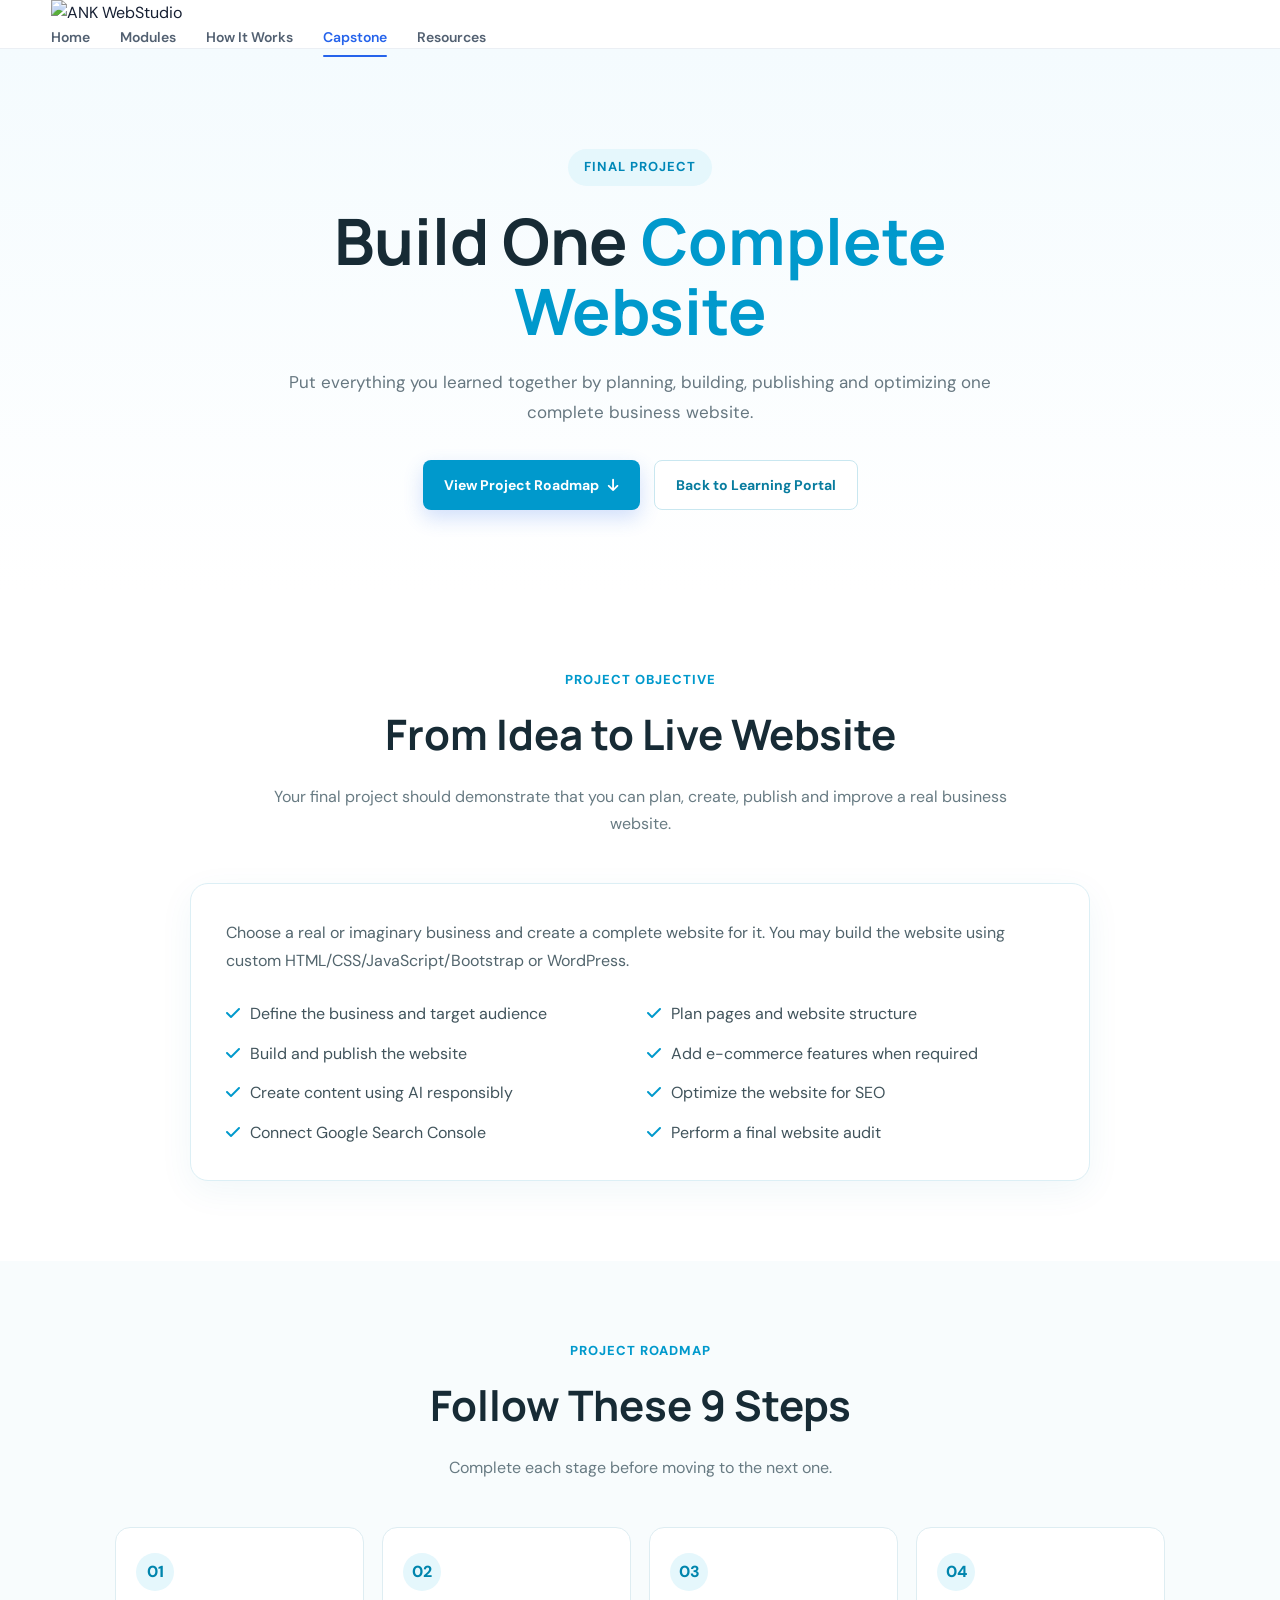
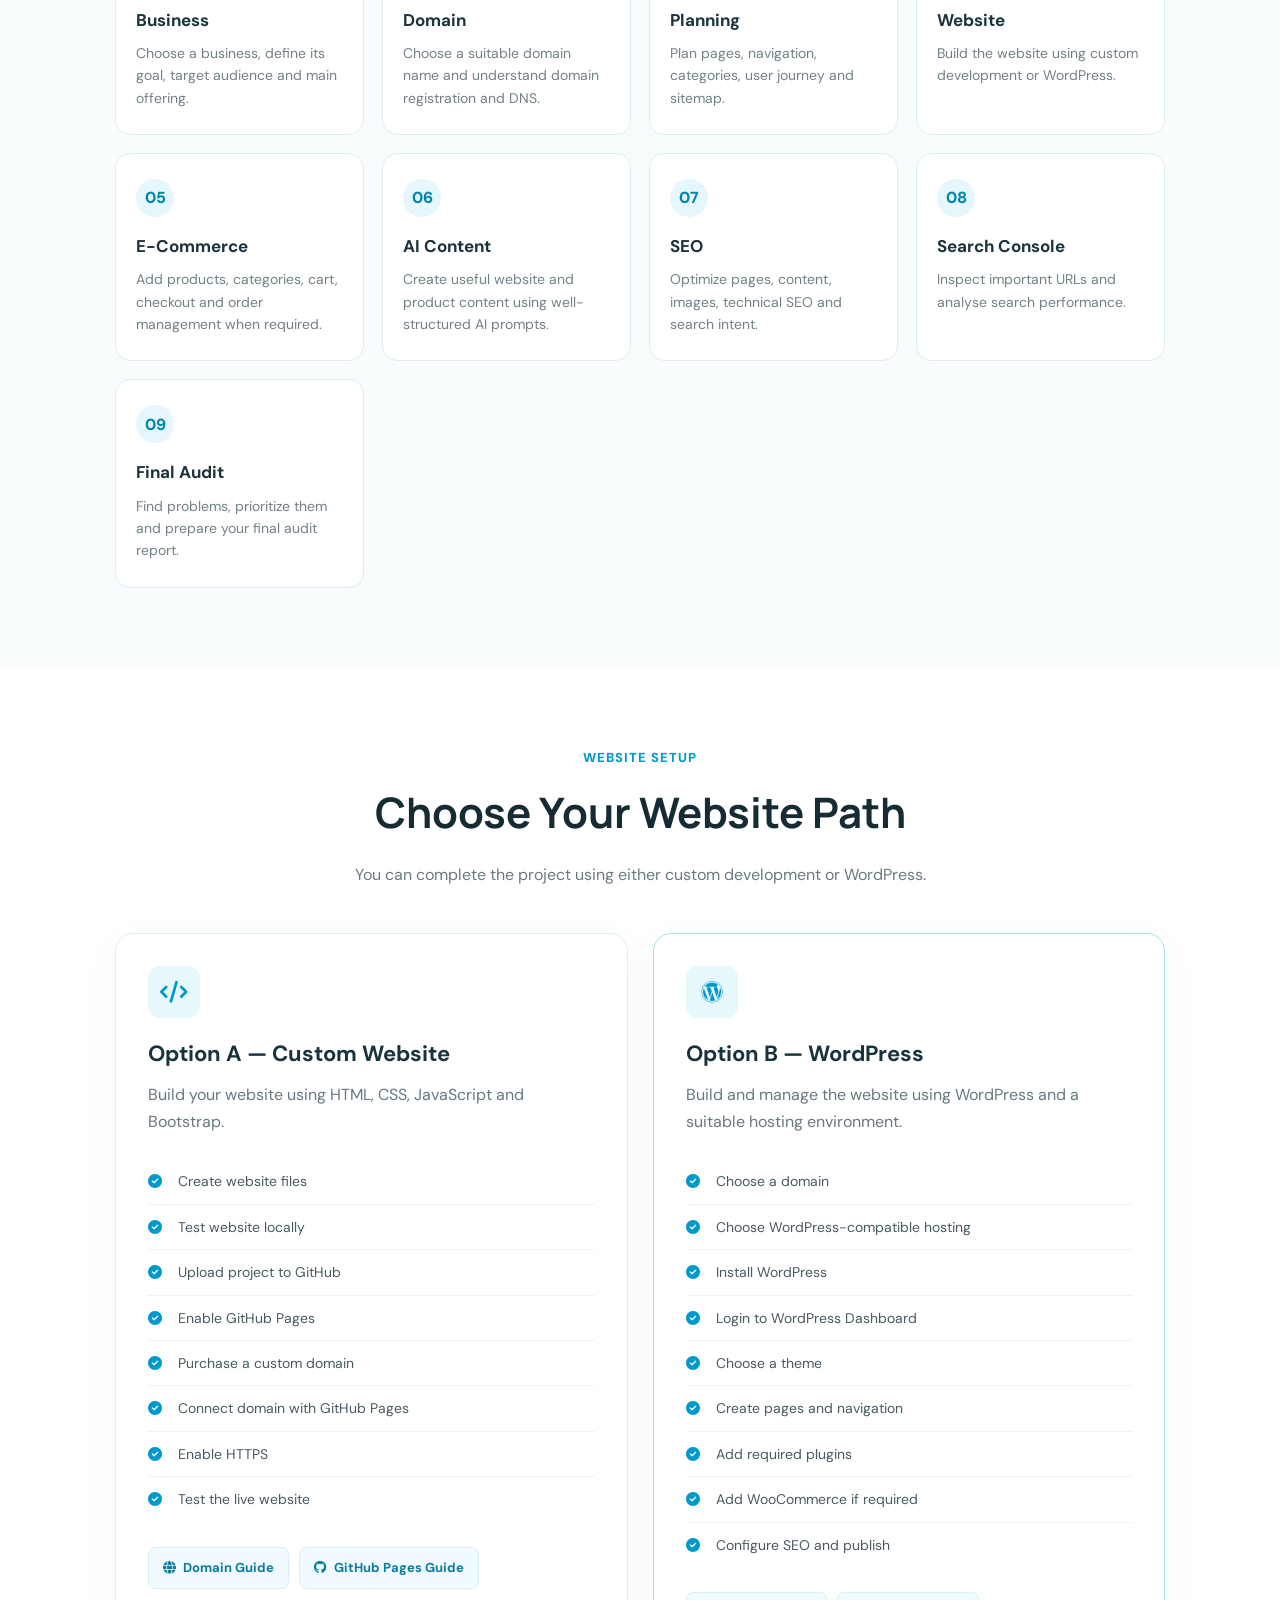
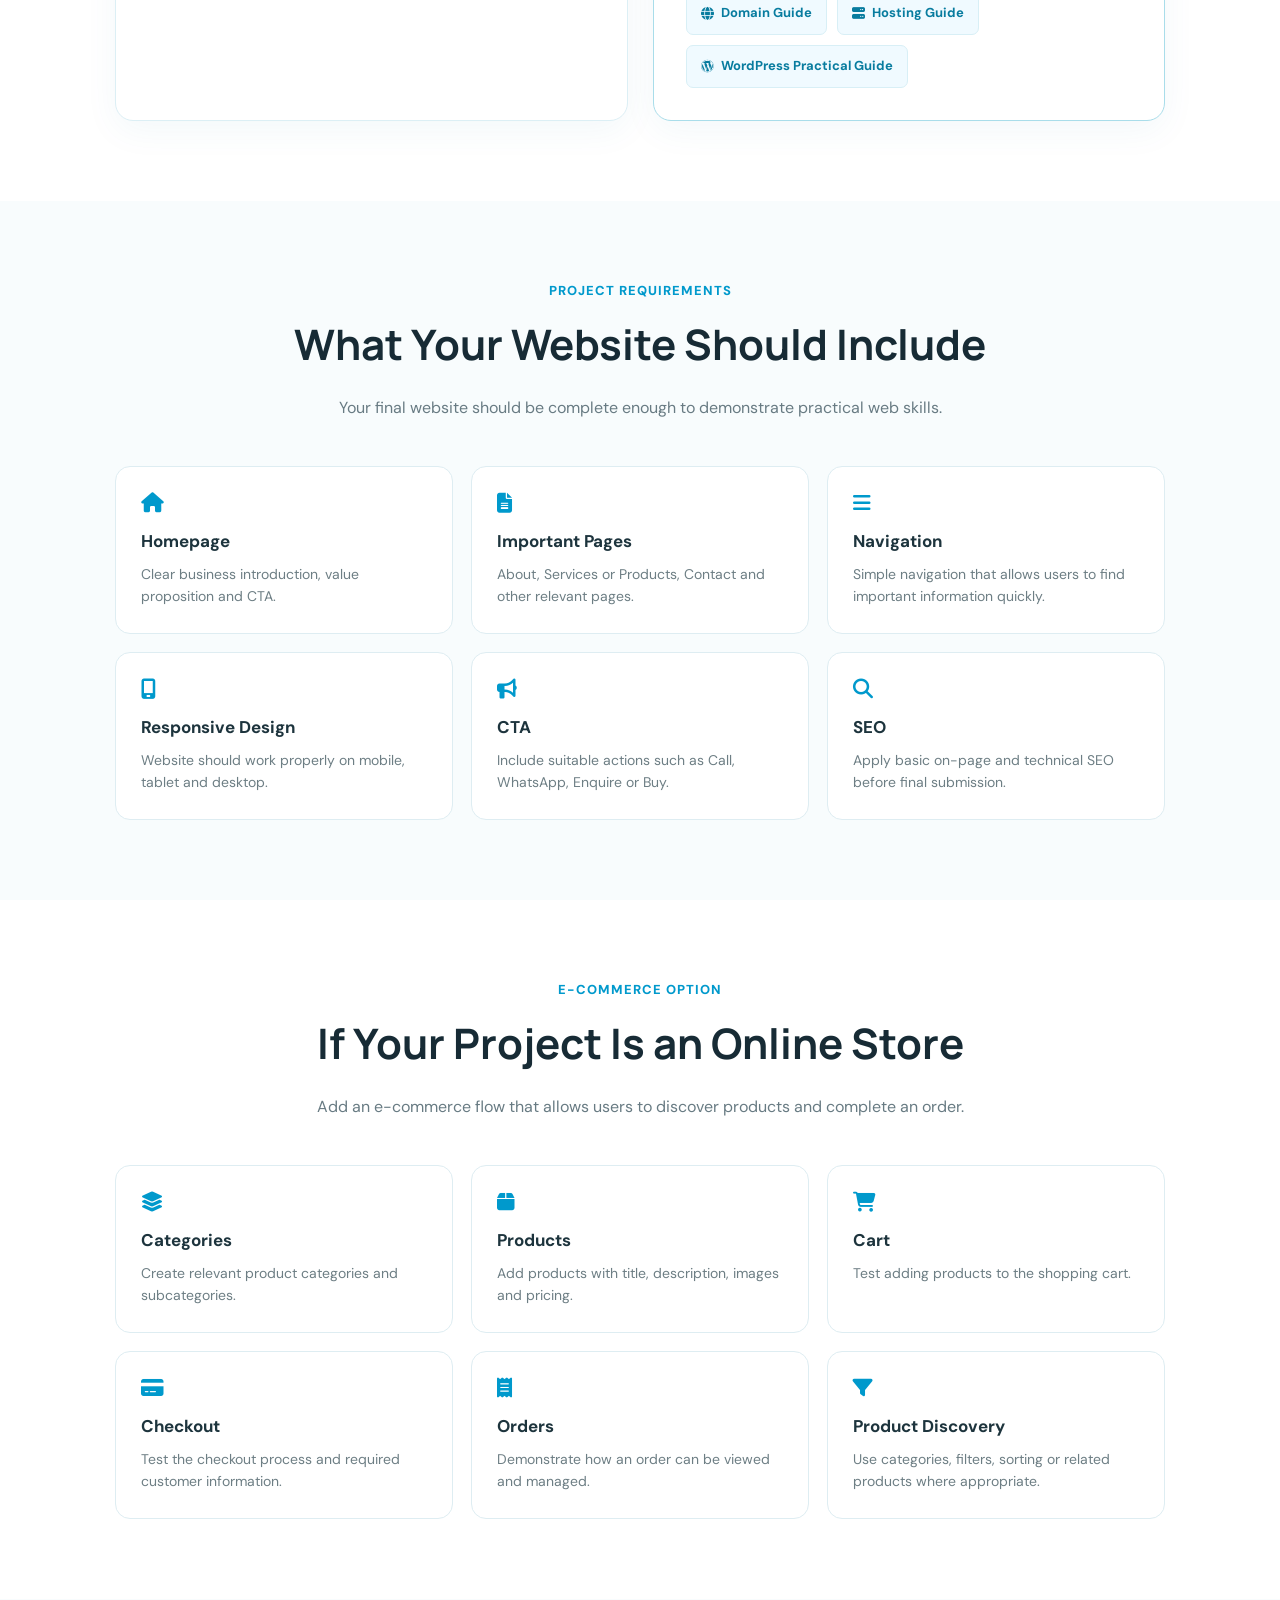
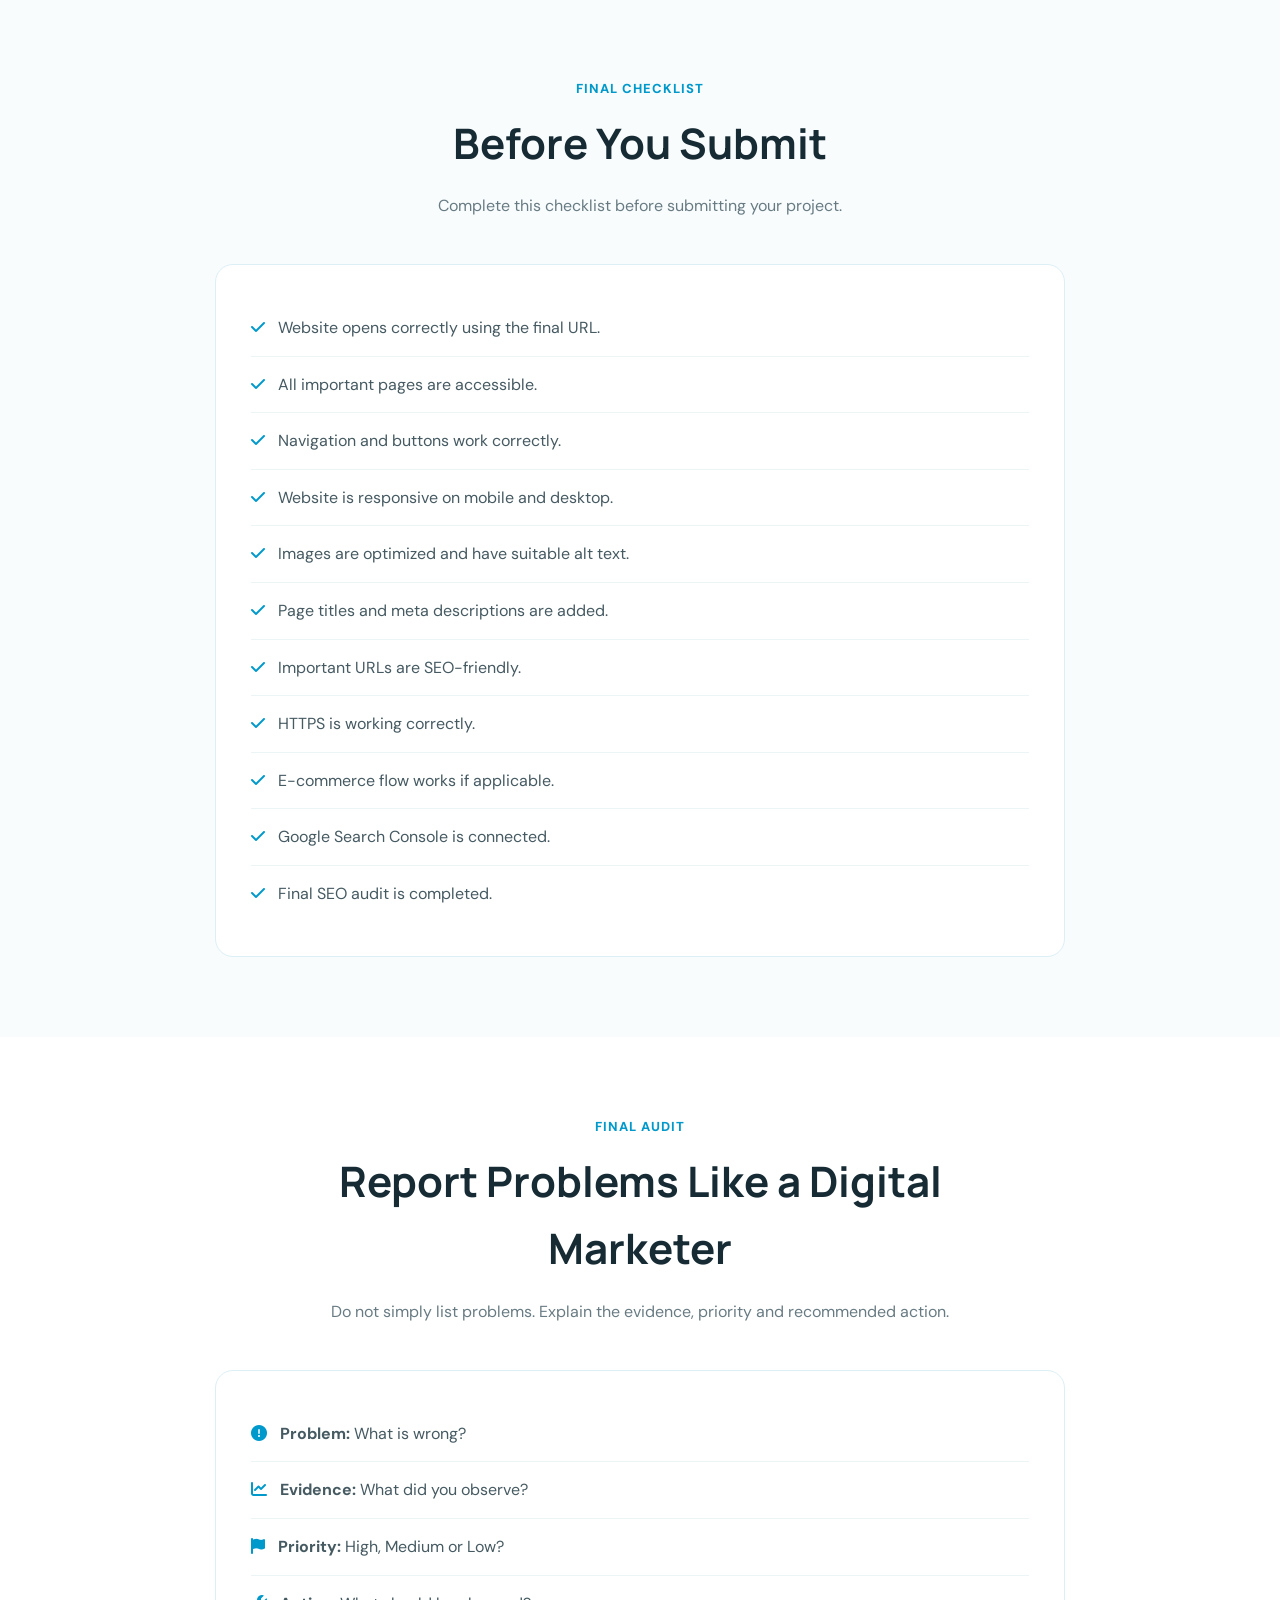
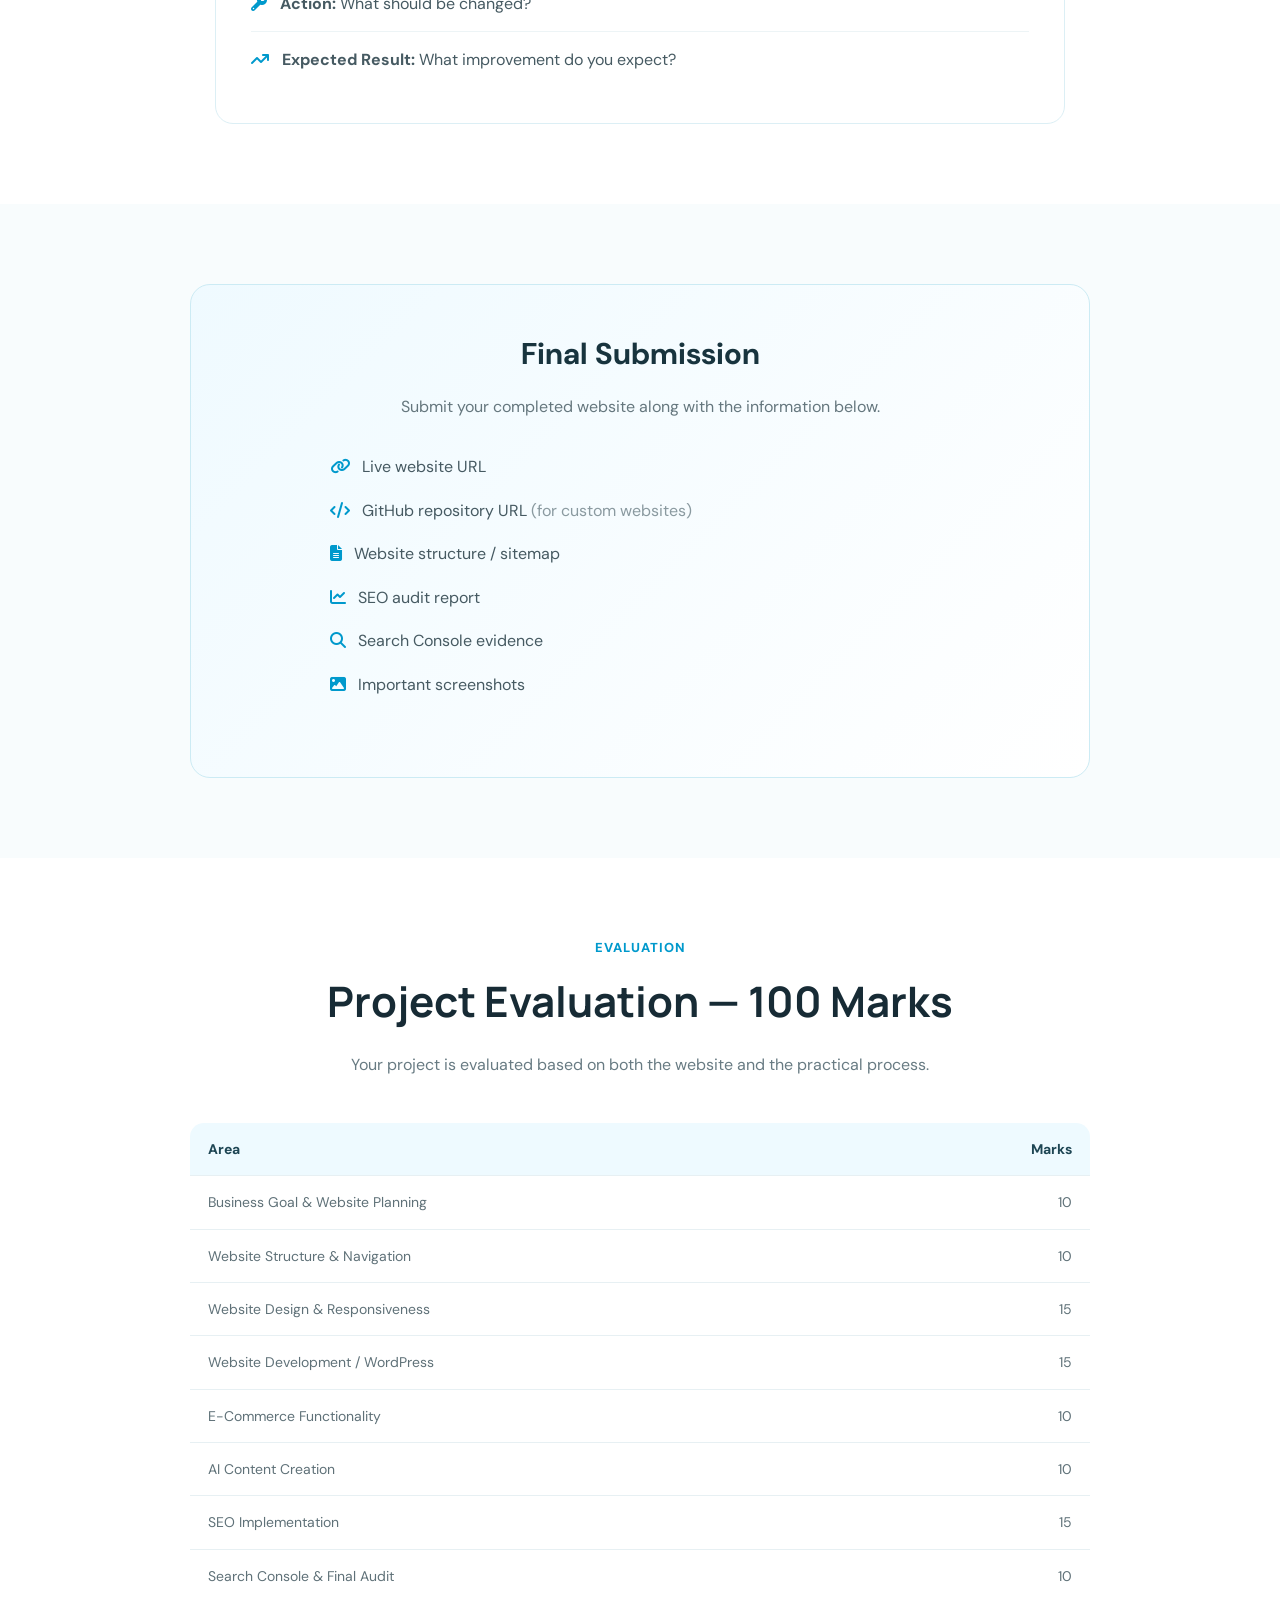
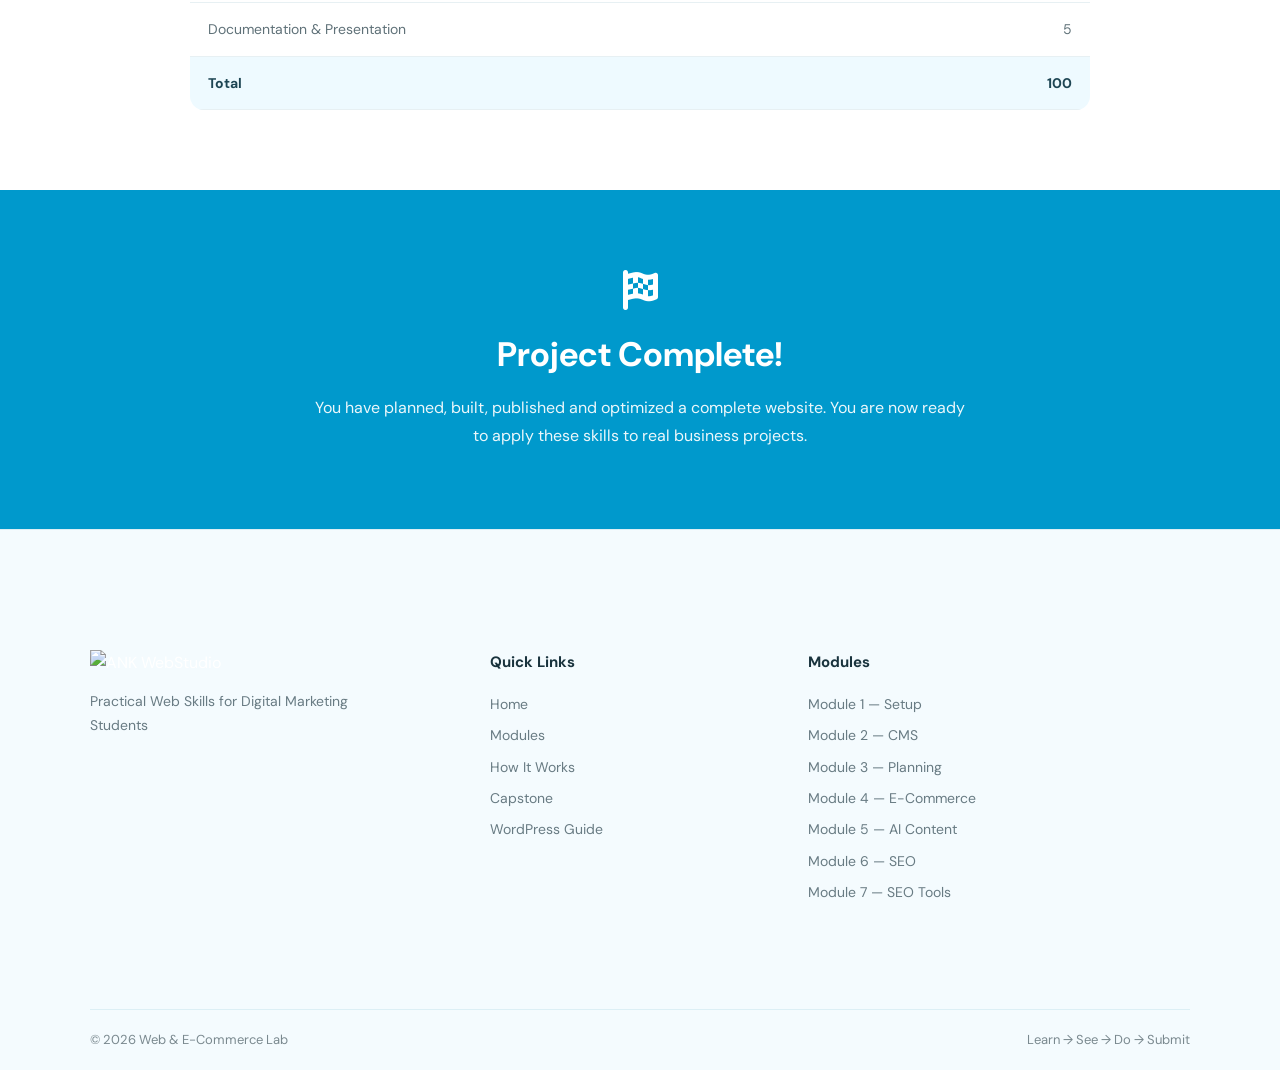
==== commit b36e9749: "Update capstone.html" ====
--- a/capstone.html
+++ b/capstone.html
@@ -33,6 +33,8 @@
     <link rel="stylesheet" href="mystyle.css">
 
     <style>
+
+        
 
         /* =========================================
            CAPSTONE PAGE
@@ -570,6 +572,96 @@
             }
         }
 
+        /* =========================================
+   FOOTER
+========================================= */
+
+.site-footer {
+    background: #f4fbfe;
+    border-top: 1px solid #dceff5;
+    padding: 55px 20px 20px;
+}
+
+.footer-content {
+    max-width: 1100px;
+    margin: 0 auto;
+    display: grid;
+    grid-template-columns: 1.3fr 1fr 1.4fr;
+    gap: 45px;
+}
+
+.footer-brand p {
+    margin-top: 15px;
+    max-width: 280px;
+    color: #687b83;
+    line-height: 1.7;
+    font-size: 14px;
+}
+
+.footer-logo img {
+    width: 105px;
+    height: auto;
+}
+
+.footer-links {
+    display: flex;
+    flex-direction: column;
+    gap: 9px;
+}
+
+.footer-links h4 {
+    margin: 0 0 10px;
+    color: #19333d;
+    font-size: 15px;
+}
+
+.footer-links a {
+    color: #687b83;
+    text-decoration: none;
+    font-size: 14px;
+    transition: 0.2s ease;
+}
+
+.footer-links a:hover {
+    color: #0099cc;
+    padding-left: 3px;
+}
+
+.footer-bottom {
+    max-width: 1100px;
+    margin: 40px auto 0;
+    padding-top: 20px;
+    border-top: 1px solid #dceff5;
+
+    display: flex;
+    justify-content: space-between;
+    align-items: center;
+    gap: 15px;
+}
+
+.footer-bottom p {
+    margin: 0;
+    color: #7a898f;
+    font-size: 13px;
+}
+
+
+/* Footer Responsive */
+
+@media (max-width: 700px) {
+
+    .footer-content {
+        grid-template-columns: 1fr;
+        gap: 30px;
+    }
+
+    .footer-bottom {
+        flex-direction: column;
+        align-items: flex-start;
+    }
+
+}
+
     </style>
 </head>
 
@@ -577,38 +669,46 @@
 <body>
 
     <!-- =========================================
-         NAVBAR
-    ========================================== -->
-
-    <header class="site-header">
-
-        <div class="container">
-
-            <a href="index.html" class="logo">
-                <img src="img/ank-logo.png" alt="ANK WebStudio">
+     NAVBAR
+========================================== -->
+
+<header class="site-header">
+
+    <div class="container">
+
+        <!-- Logo -->
+        <a href="index.html" class="logo">
+            <img src="img/ank-logo.png" alt="ANK WebStudio">
+        </a>
+
+        <!-- Navigation -->
+        <nav class="main-nav">
+
+            <a href="index.html">
+                Home
             </a>
 
-            <nav class="main-nav">
-
-                <a href="index.html">Home</a>
-
-                <a href="index.html#modules">Modules</a>
-
-                <a href="index.html#how-it-works">How It Works</a>
-
-                <a href="capstone.html" class="active">
-                    Capstone
-                </a>
-
-                <a href="index.html#resources">
-                    Resources
-                </a>
-
-            </nav>
-
-        </div>
-
-    </header>
+            <a href="index.html#modules">
+                Modules
+            </a>
+
+            <a href="index.html#how-it-works">
+                How It Works
+            </a>
+
+            <a href="capstone.html" class="active">
+                Capstone
+            </a>
+
+            <a href="index.html#resources">
+                Resources
+            </a>
+
+        </nav>
+
+    </div>
+
+</header>
 
 
     <!-- =========================================
@@ -1766,12 +1866,98 @@
 
 
     <!-- =========================================
-         FOOTER
-    ========================================== -->
-
-    <footer class="site-footer">
-
-        <div class="container">
+     FOOTER
+========================================== -->
+
+<footer class="site-footer">
+
+    <div class="container">
+
+        <div class="footer-content">
+
+            <!-- Brand -->
+            <div class="footer-brand">
+
+                <a href="index.html" class="footer-logo">
+                    <img src="img/ank-logo.png" alt="ANK WebStudio">
+                </a>
+
+                <p>
+                    Practical Web Skills for Digital Marketing Students
+                </p>
+
+            </div>
+
+
+            <!-- Quick Links -->
+            <div class="footer-links">
+
+                <h4>Quick Links</h4>
+
+                <a href="index.html">
+                    Home
+                </a>
+
+                <a href="index.html#modules">
+                    Modules
+                </a>
+
+                <a href="index.html#how-it-works">
+                    How It Works
+                </a>
+
+                <a href="capstone.html">
+                    Capstone
+                </a>
+
+                <a href="wordpress-guide.html">
+                    WordPress Guide
+                </a>
+
+            </div>
+
+
+            <!-- Modules -->
+            <div class="footer-links">
+
+                <h4>Modules</h4>
+
+                <a href="module1.html">
+                    Module 1 — Setup
+                </a>
+
+                <a href="module-2.html">
+                    Module 2 — CMS
+                </a>
+
+                <a href="module-3.html">
+                    Module 3 — Planning
+                </a>
+
+                <a href="module-4.html">
+                    Module 4 — E-Commerce
+                </a>
+
+                <a href="module-5.html">
+                    Module 5 — AI Content
+                </a>
+
+                <a href="module-6.html">
+                    Module 6 — SEO
+                </a>
+
+                <a href="module-7.html">
+                    Module 7 — SEO Tools
+                </a>
+
+            </div>
+
+        </div>
+
+
+        <!-- Bottom Footer -->
+
+        <div class="footer-bottom">
 
             <p>
                 © <span id="currentYear"></span>
@@ -1779,12 +1965,14 @@
             </p>
 
             <p>
-                Practical Web Skills for Digital Marketing Students
+                Learn → See → Do → Submit
             </p>
 
         </div>
 
-    </footer>
+    </div>
+
+</footer>
 
 
     <!-- =========================================
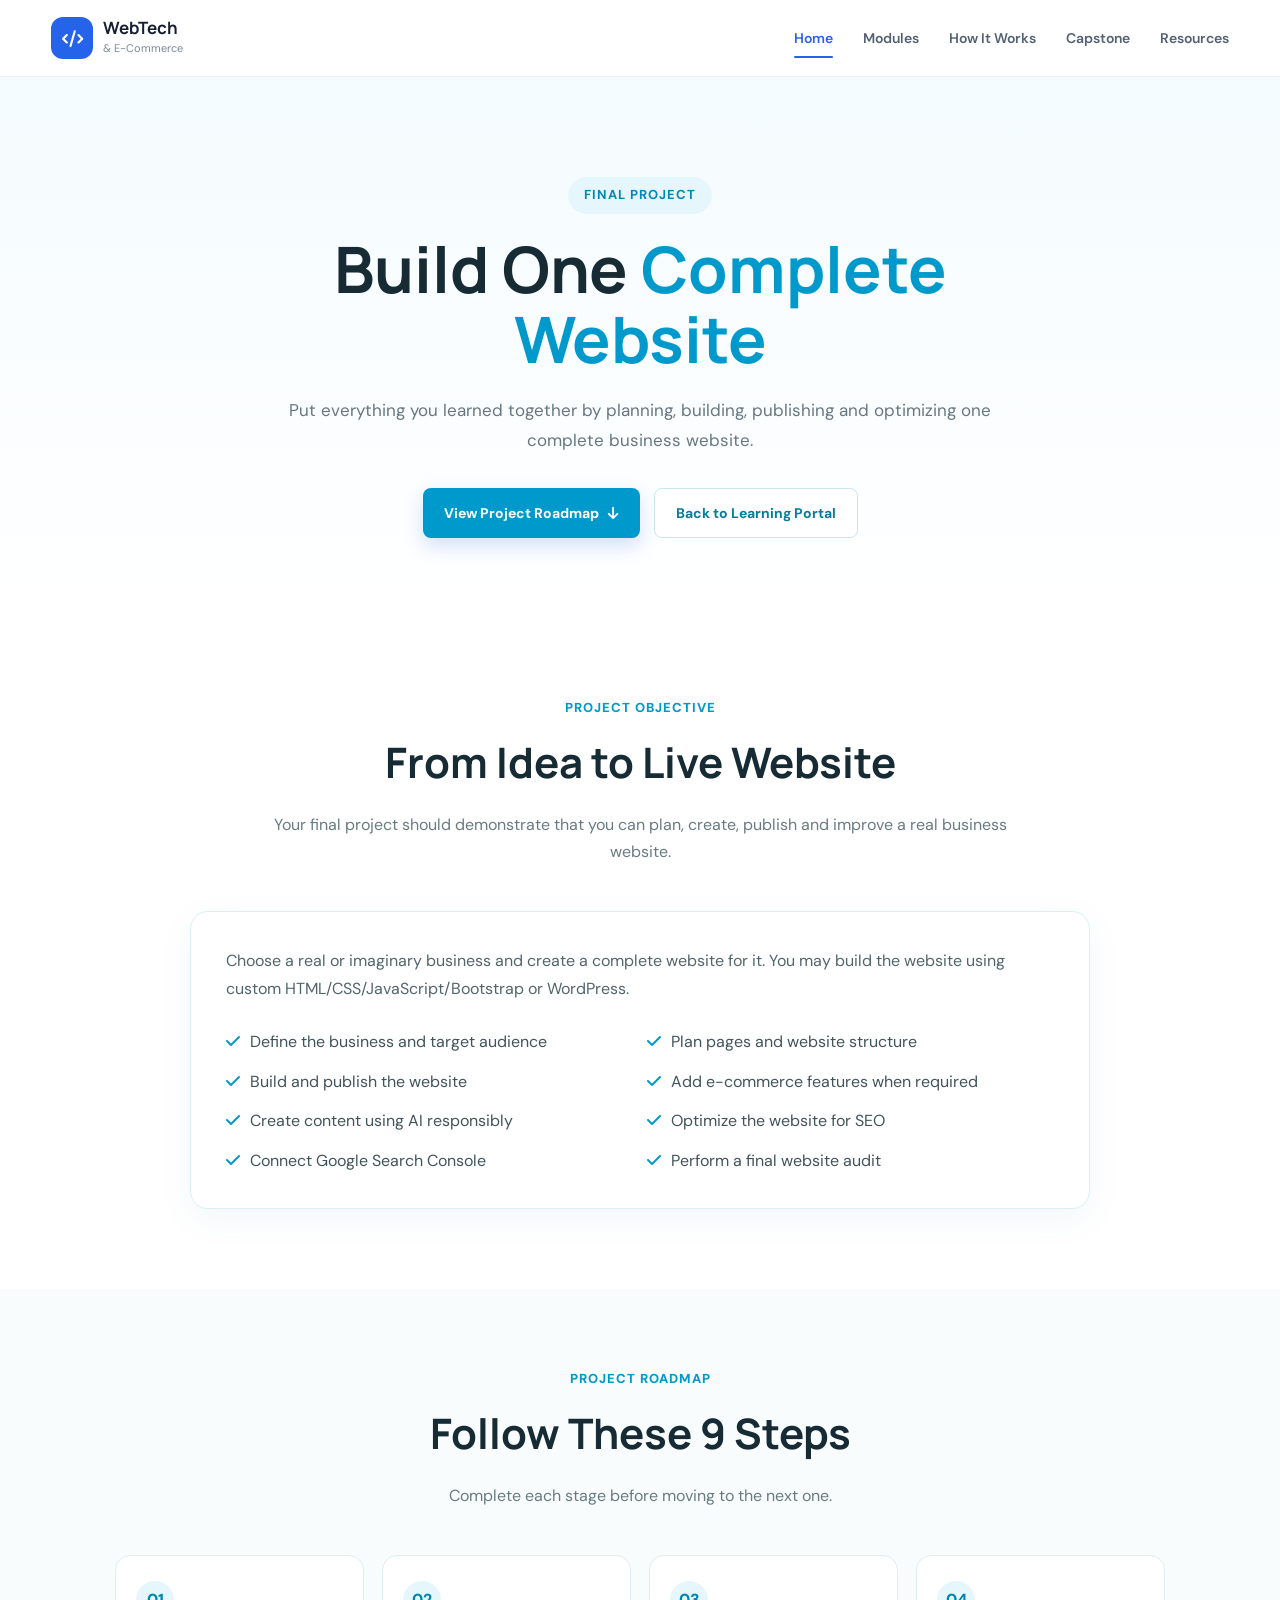
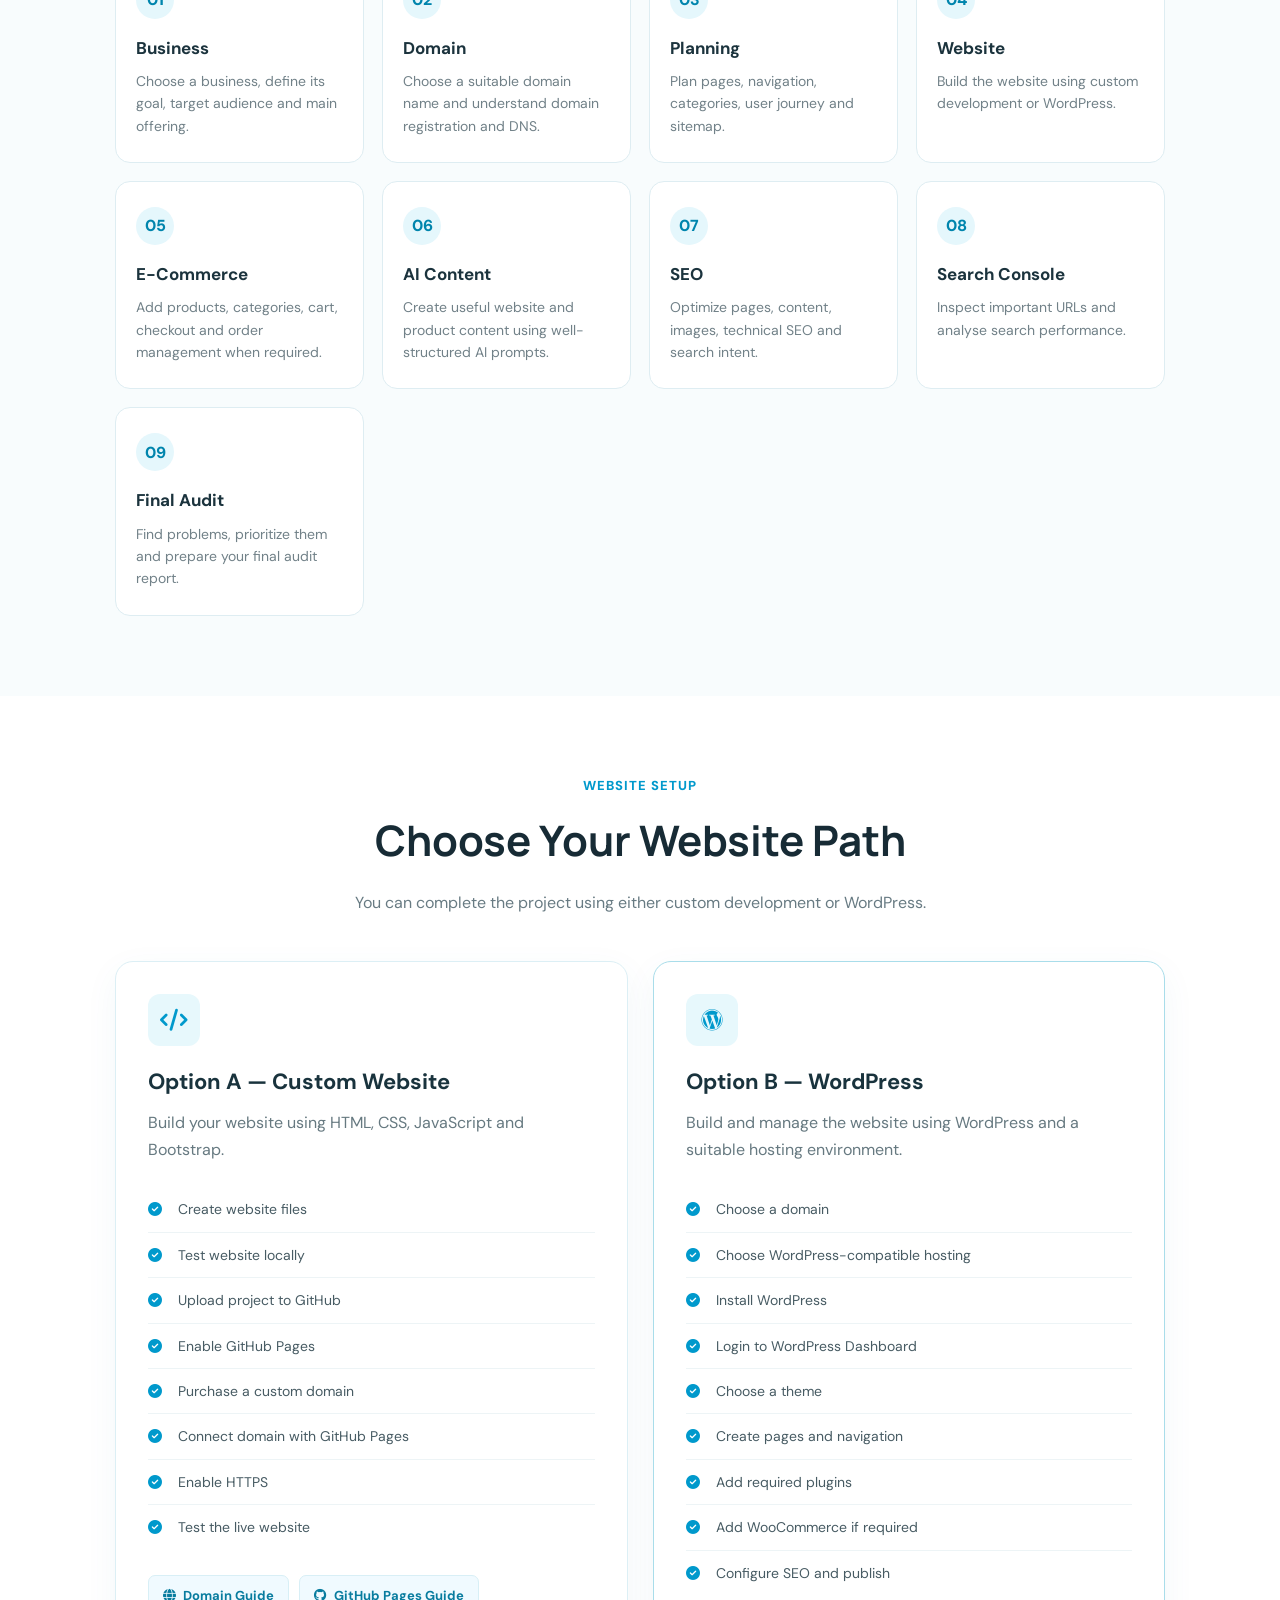
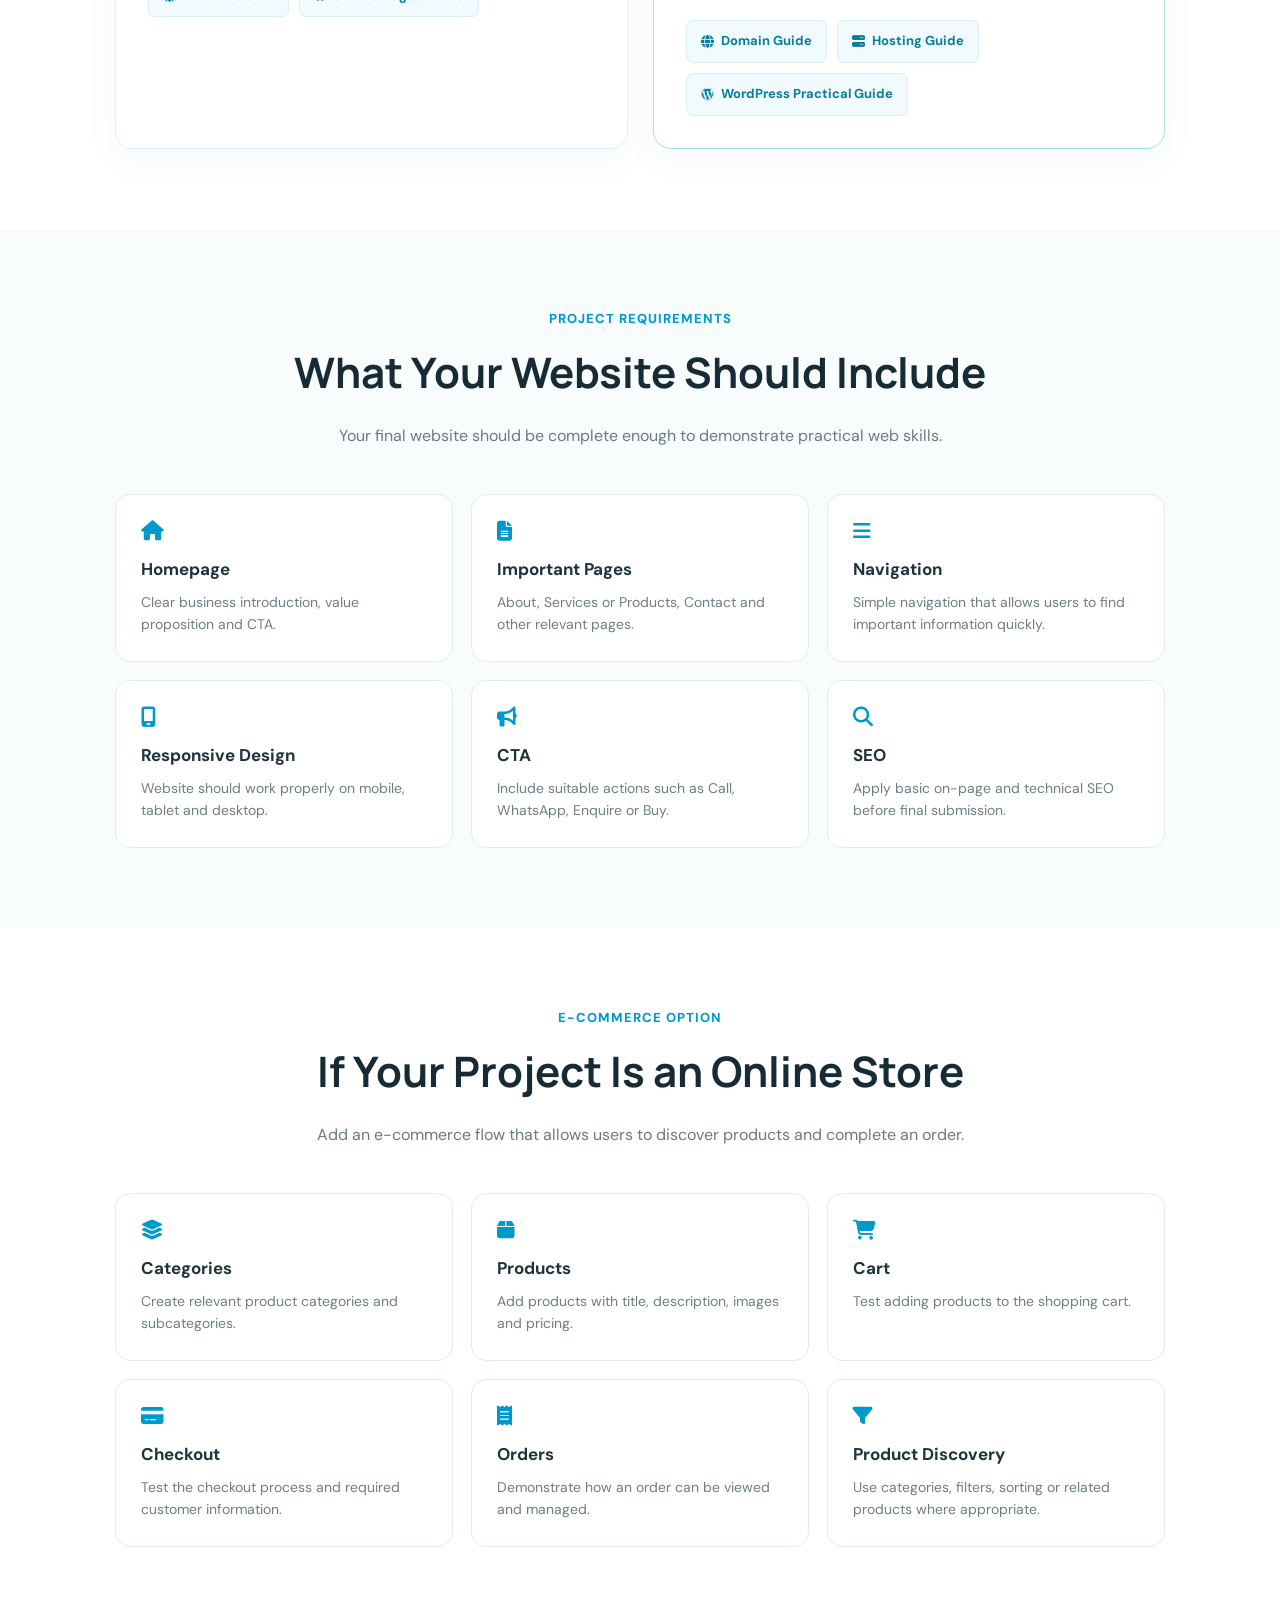
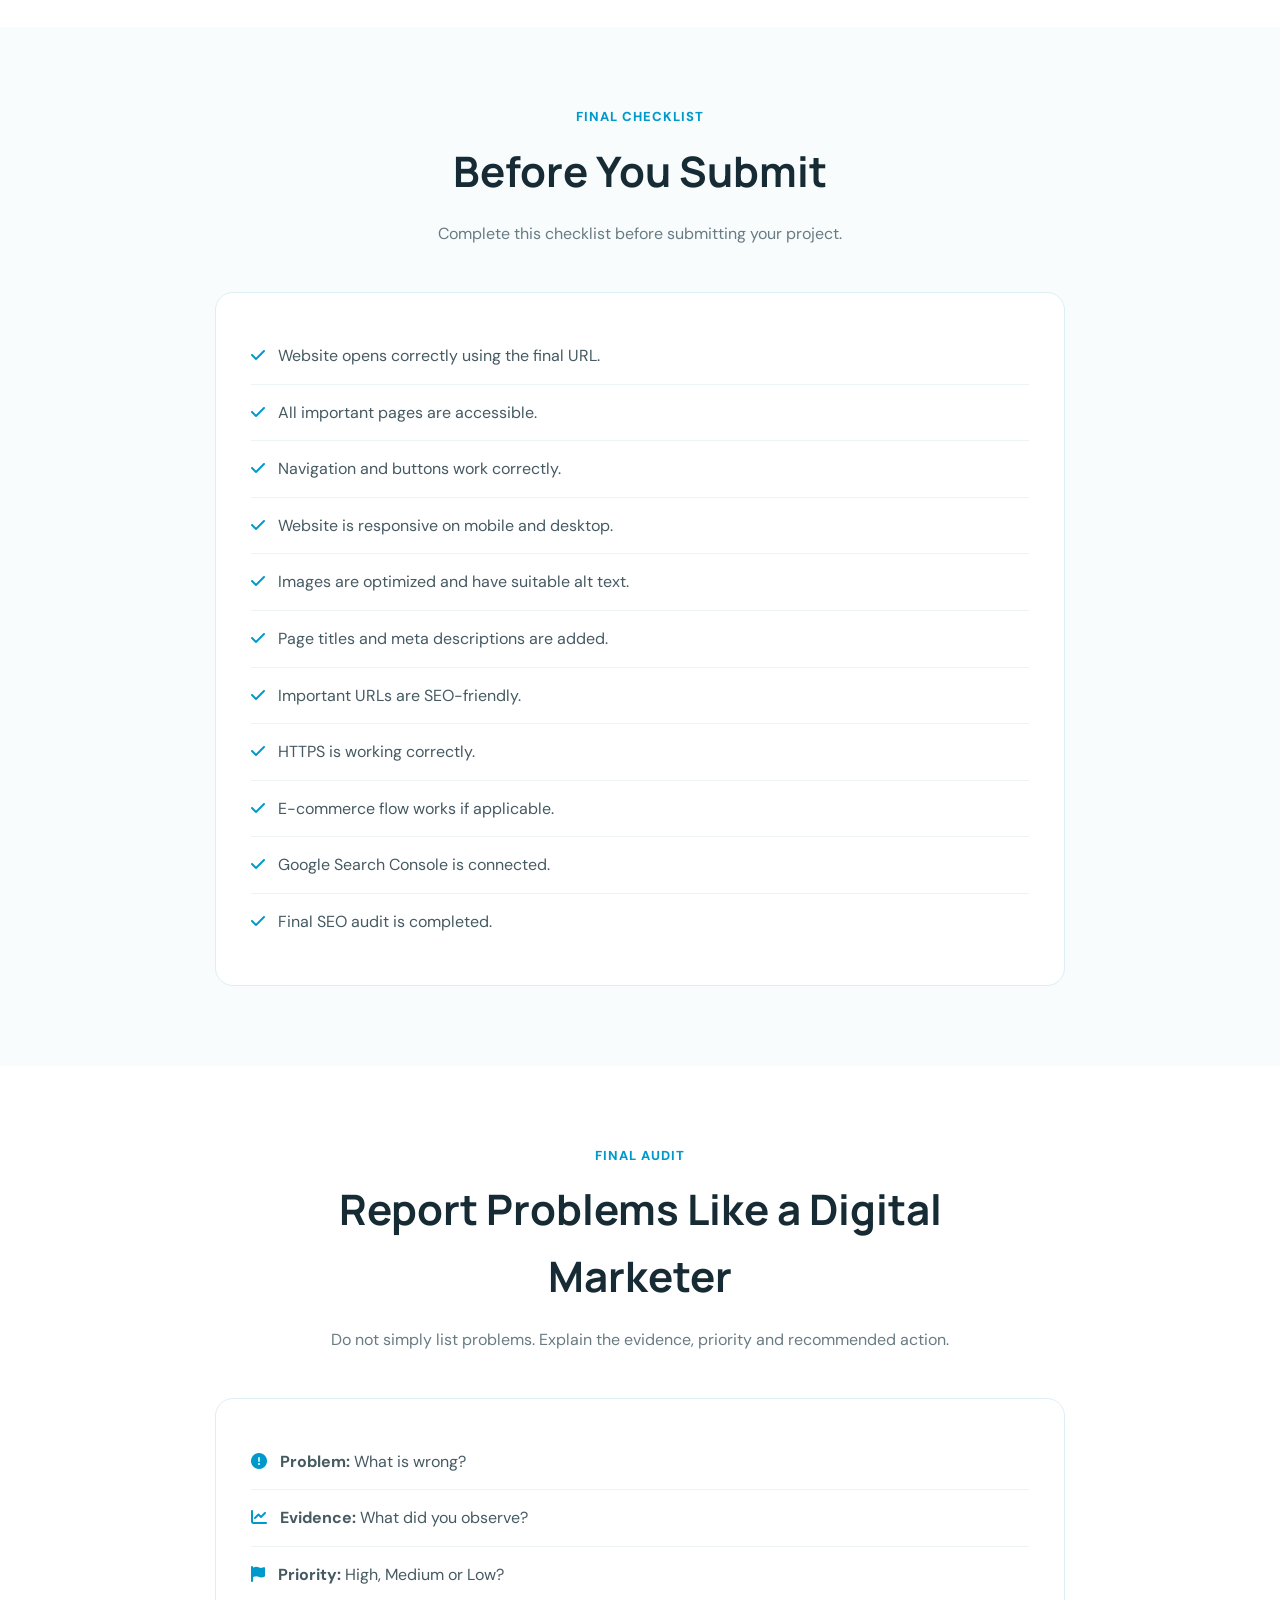
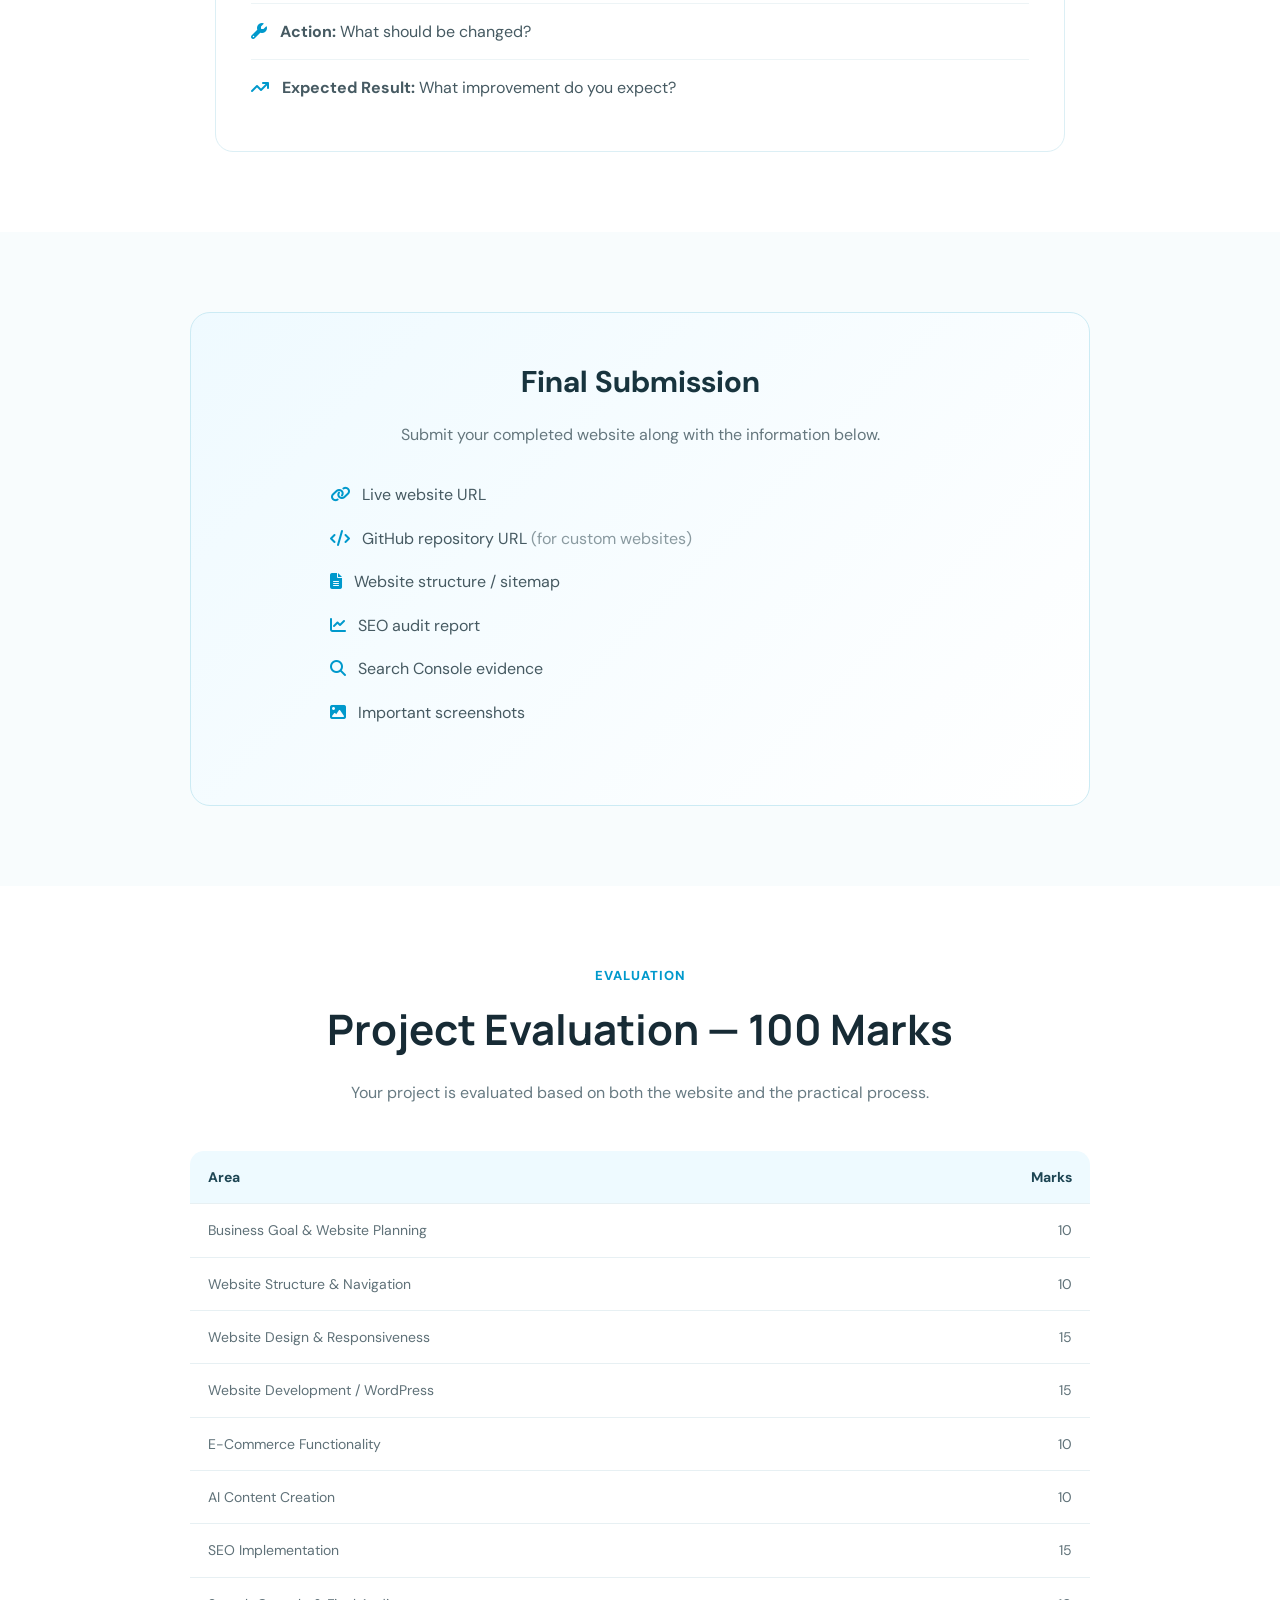
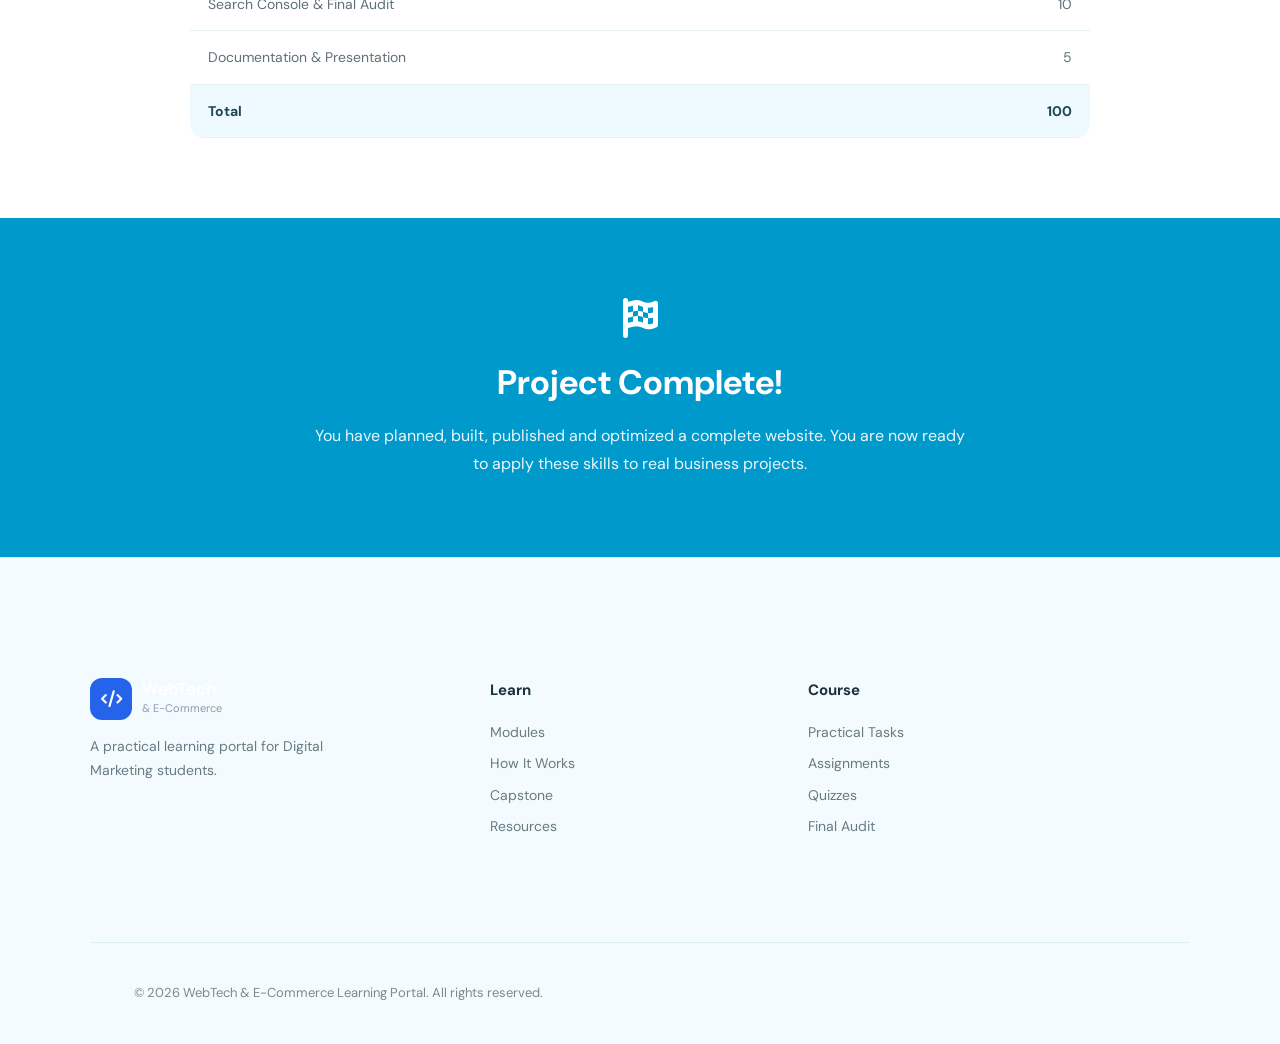
==== commit 4199a464: "Update capstone.html" ====
--- a/capstone.html
+++ b/capstone.html
@@ -668,47 +668,42 @@
 
 <body>
 
-    <!-- =========================================
-     NAVBAR
-========================================== -->
-
-<header class="site-header">
-
-    <div class="container">
-
-        <!-- Logo -->
-        <a href="index.html" class="logo">
-            <img src="img/ank-logo.png" alt="ANK WebStudio">
-        </a>
-
-        <!-- Navigation -->
-        <nav class="main-nav">
-
-            <a href="index.html">
-                Home
+    <!-- =========================
+         HEADER
+    ========================== -->
+
+    <header class="site-header">
+
+        <div class="container nav-container">
+
+            <a href="index.html" class="logo">
+                <span class="logo-icon">
+                    <i class="fa-solid fa-code"></i>
+                </span>
+
+                <span>
+                    <strong>WebTech</strong>
+                    <small>& E-Commerce</small>
+                </span>
             </a>
 
-            <a href="index.html#modules">
-                Modules
-            </a>
-
-            <a href="index.html#how-it-works">
-                How It Works
-            </a>
-
-            <a href="capstone.html" class="active">
-                Capstone
-            </a>
-
-            <a href="index.html#resources">
-                Resources
-            </a>
-
-        </nav>
-
-    </div>
-
-</header>
+            <nav class="main-nav" id="mainNav">
+
+                <a href="index.html#home" class="active">Home</a>
+                <a href="index.html#modules">Modules</a>
+                <a href="index.html#learning-flow">How It Works</a>
+                <a href="capstone.html">Capstone</a>
+                <a href="index.html#resources">Resources</a>
+
+            </nav>
+
+            <button class="menu-toggle" id="menuToggle" aria-label="Open menu">
+                <i class="fa-solid fa-bars"></i>
+            </button>
+
+        </div>
+
+    </header>
 
 
     <!-- =========================================
@@ -1865,115 +1860,78 @@
     </main>
 
 
-    <!-- =========================================
-     FOOTER
-========================================== -->
-
-<footer class="site-footer">
-
-    <div class="container">
-
-        <div class="footer-content">
-
-            <!-- Brand -->
+    <!-- =========================
+         FOOTER
+    ========================== -->
+
+    <footer class="site-footer">
+
+        <div class="container footer-content">
+
             <div class="footer-brand">
 
-                <a href="index.html" class="footer-logo">
-                    <img src="img/ank-logo.png" alt="ANK WebStudio">
+                <a href="index.html" class="logo">
+
+                    <span class="logo-icon">
+                        <i class="fa-solid fa-code"></i>
+                    </span>
+
+                    <span>
+                        <strong>WebTech</strong>
+                        <small>& E-Commerce</small>
+                    </span>
+
                 </a>
 
                 <p>
-                    Practical Web Skills for Digital Marketing Students
+                    A practical learning portal for Digital Marketing
+                    students.
                 </p>
 
             </div>
 
 
-            <!-- Quick Links -->
             <div class="footer-links">
 
-                <h4>Quick Links</h4>
-
-                <a href="index.html">
-                    Home
-                </a>
-
-                <a href="index.html#modules">
-                    Modules
-                </a>
-
-                <a href="index.html#how-it-works">
-                    How It Works
-                </a>
-
-                <a href="capstone.html">
-                    Capstone
-                </a>
-
-                <a href="wordpress-guide.html">
-                    WordPress Guide
-                </a>
-
-            </div>
-
-
-            <!-- Modules -->
+                <h4>Learn</h4>
+
+                <a href="#modules">Modules</a>
+                <a href="#learning-flow">How It Works</a>
+                <a href="#capstone">Capstone</a>
+                <a href="#resources">Resources</a>
+
+            </div>
+
+
             <div class="footer-links">
 
-                <h4>Modules</h4>
-
-                <a href="module1.html">
-                    Module 1 — Setup
-                </a>
-
-                <a href="module-2.html">
-                    Module 2 — CMS
-                </a>
-
-                <a href="module-3.html">
-                    Module 3 — Planning
-                </a>
-
-                <a href="module-4.html">
-                    Module 4 — E-Commerce
-                </a>
-
-                <a href="module-5.html">
-                    Module 5 — AI Content
-                </a>
-
-                <a href="module-6.html">
-                    Module 6 — SEO
-                </a>
-
-                <a href="module-7.html">
-                    Module 7 — SEO Tools
-                </a>
+                <h4>Course</h4>
+
+                <a href="#">Practical Tasks</a>
+                <a href="#">Assignments</a>
+                <a href="#">Quizzes</a>
+                <a href="#">Final Audit</a>
 
             </div>
 
         </div>
 
 
-        <!-- Bottom Footer -->
-
         <div class="footer-bottom">
 
-            <p>
-                © <span id="currentYear"></span>
-                Web & E-Commerce Lab
-            </p>
-
-            <p>
-                Learn → See → Do → Submit
-            </p>
+            <div class="container">
+
+                <p>
+                    © <span id="currentYear"></span>
+                    WebTech & E-Commerce Learning Portal.
+                    All rights reserved.
+                </p>
+
+            </div>
 
         </div>
 
-    </div>
-
-</footer>
-
+    </footer>
 
     <!-- =========================================
          JAVASCRIPT
--- a/mystyle.css
+++ b/mystyle.css
@@ -927,79 +927,206 @@
 }
 
 
-/* ==========================================
-   RESOURCES
-========================================== */
+/* =========================================
+   RESOURCES SECTION
+========================================= */
 
 .resources-section {
-    padding: 100px 0;
-
-    background: var(--background);
-}
+    padding: 90px 20px;
+    background: #ffffff;
+}
+
+.resources-section .section-title {
+    max-width: 700px;
+    margin: 0 auto 50px;
+    text-align: center;
+}
+
+.resources-section .small-title {
+    color: #0099cc;
+    font-size: 13px;
+    font-weight: 700;
+    letter-spacing: 1.5px;
+    text-transform: uppercase;
+    margin-bottom: 12px;
+}
+
+.resources-section .section-title h2 {
+    margin: 0 0 15px;
+    color: #19333d;
+    font-size: 36px;
+    line-height: 1.2;
+}
+
+.resources-section .section-title p {
+    margin: 0;
+    color: #687b83;
+    font-size: 16px;
+    line-height: 1.7;
+}
+
+
+/* =========================================
+   RESOURCES GRID
+========================================= */
 
 .resources-grid {
+    max-width: 1100px;
+    margin: 0 auto;
+
     display: grid;
-
-    grid-template-columns: repeat(4, 1fr);
-
-    gap: 15px;
-}
+    grid-template-columns: repeat(3, 1fr);
+    gap: 24px;
+}
+
+
+/* =========================================
+   RESOURCE CARD
+========================================= */
 
 .resource-card {
     display: flex;
-    align-items: center;
-    gap: 13px;
-
-    padding: 18px;
-
-    background: white;
-
-    border: 1px solid var(--border);
-    border-radius: 14px;
-
-    transition: 0.25s ease;
+    flex-direction: column;
+
+    padding: 30px;
+    min-height: 260px;
+
+    background: #ffffff;
+    border: 1px solid #e2f0f5;
+    border-radius: 16px;
+
+    text-decoration: none;
+
+    box-shadow: 0 8px 25px rgba(0, 80, 110, 0.05);
+
+    transition:
+        transform 0.25s ease,
+        box-shadow 0.25s ease,
+        border-color 0.25s ease;
 }
 
 .resource-card:hover {
-    transform: translateY(-3px);
-    box-shadow: var(--shadow);
-}
+    transform: translateY(-6px);
+    border-color: #b9e4f2;
+    box-shadow: 0 14px 35px rgba(0, 80, 110, 0.10);
+}
+
+
+/* =========================================
+   RESOURCE ICON
+========================================= */
 
 .resource-icon {
-    width: 42px;
-    height: 42px;
-
-    flex-shrink: 0;
+    width: 52px;
+    height: 52px;
 
     display: flex;
     align-items: center;
     justify-content: center;
 
-    background: var(--primary-light);
-    color: var(--primary);
-
-    border-radius: 10px;
-}
-
-.resource-card div:nth-child(2) {
+    margin-bottom: 22px;
+
+    background: #eaf8fc;
+    color: #0099cc;
+
+    border-radius: 12px;
+
+    font-size: 22px;
+}
+
+
+/* =========================================
+   RESOURCE TITLE
+========================================= */
+
+.resource-card h3 {
+    margin: 0 0 12px;
+
+    color: #19333d;
+
+    font-size: 19px;
+    line-height: 1.35;
+}
+
+
+/* =========================================
+   RESOURCE DESCRIPTION
+========================================= */
+
+.resource-card p {
+    margin: 0;
+
+    color: #687b83;
+
+    font-size: 14px;
+    line-height: 1.7;
+
     flex: 1;
 }
 
-.resource-card h3 {
-    font-family: "Manrope", sans-serif;
+
+/* =========================================
+   RESOURCE LINK
+========================================= */
+
+.resource-card span {
+    display: inline-flex;
+    align-items: center;
+    gap: 8px;
+
+    margin-top: 22px;
+
+    color: #0099cc;
+
+    font-size: 14px;
+    font-weight: 700;
+}
+
+.resource-card span i {
     font-size: 12px;
-}
-
-.resource-card p {
-    color: var(--text-light);
-    font-size: 9px;
-}
-
-.resource-card > i {
-    color: #a2aab5;
-    font-size: 10px;
-}
-
+
+    transition: transform 0.2s ease;
+}
+
+.resource-card:hover span i {
+    transform: translateX(4px);
+}
+
+
+/* =========================================
+   RESPONSIVE
+========================================= */
+
+@media (max-width: 900px) {
+
+    .resources-grid {
+        grid-template-columns: repeat(2, 1fr);
+    }
+
+}
+
+
+@media (max-width: 600px) {
+
+    .resources-section {
+        padding: 65px 18px;
+    }
+
+    .resources-section .section-title h2 {
+        font-size: 30px;
+    }
+
+    .resources-grid {
+        grid-template-columns: 1fr;
+        gap: 18px;
+    }
+
+    .resource-card {
+        padding: 25px;
+        min-height: auto;
+    }
+
+}
 
 /* ==========================================
    FOOTER
